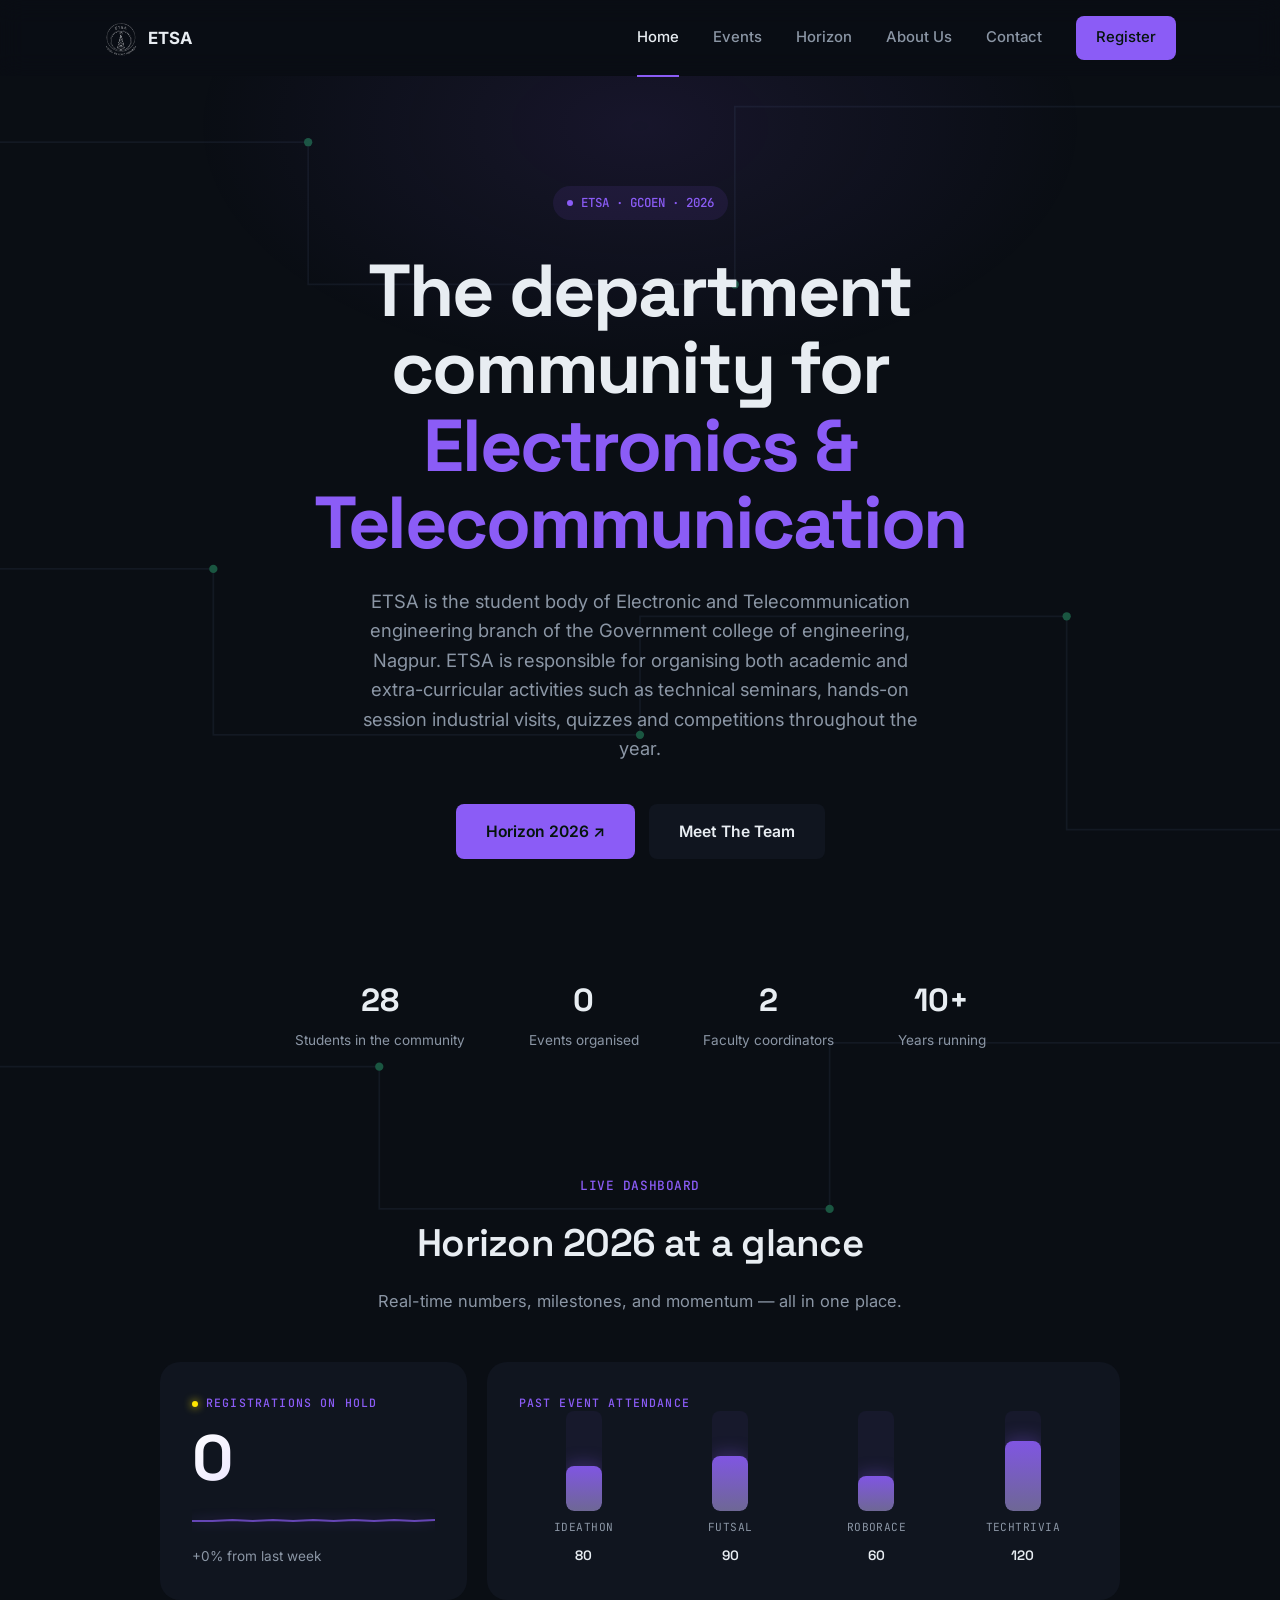
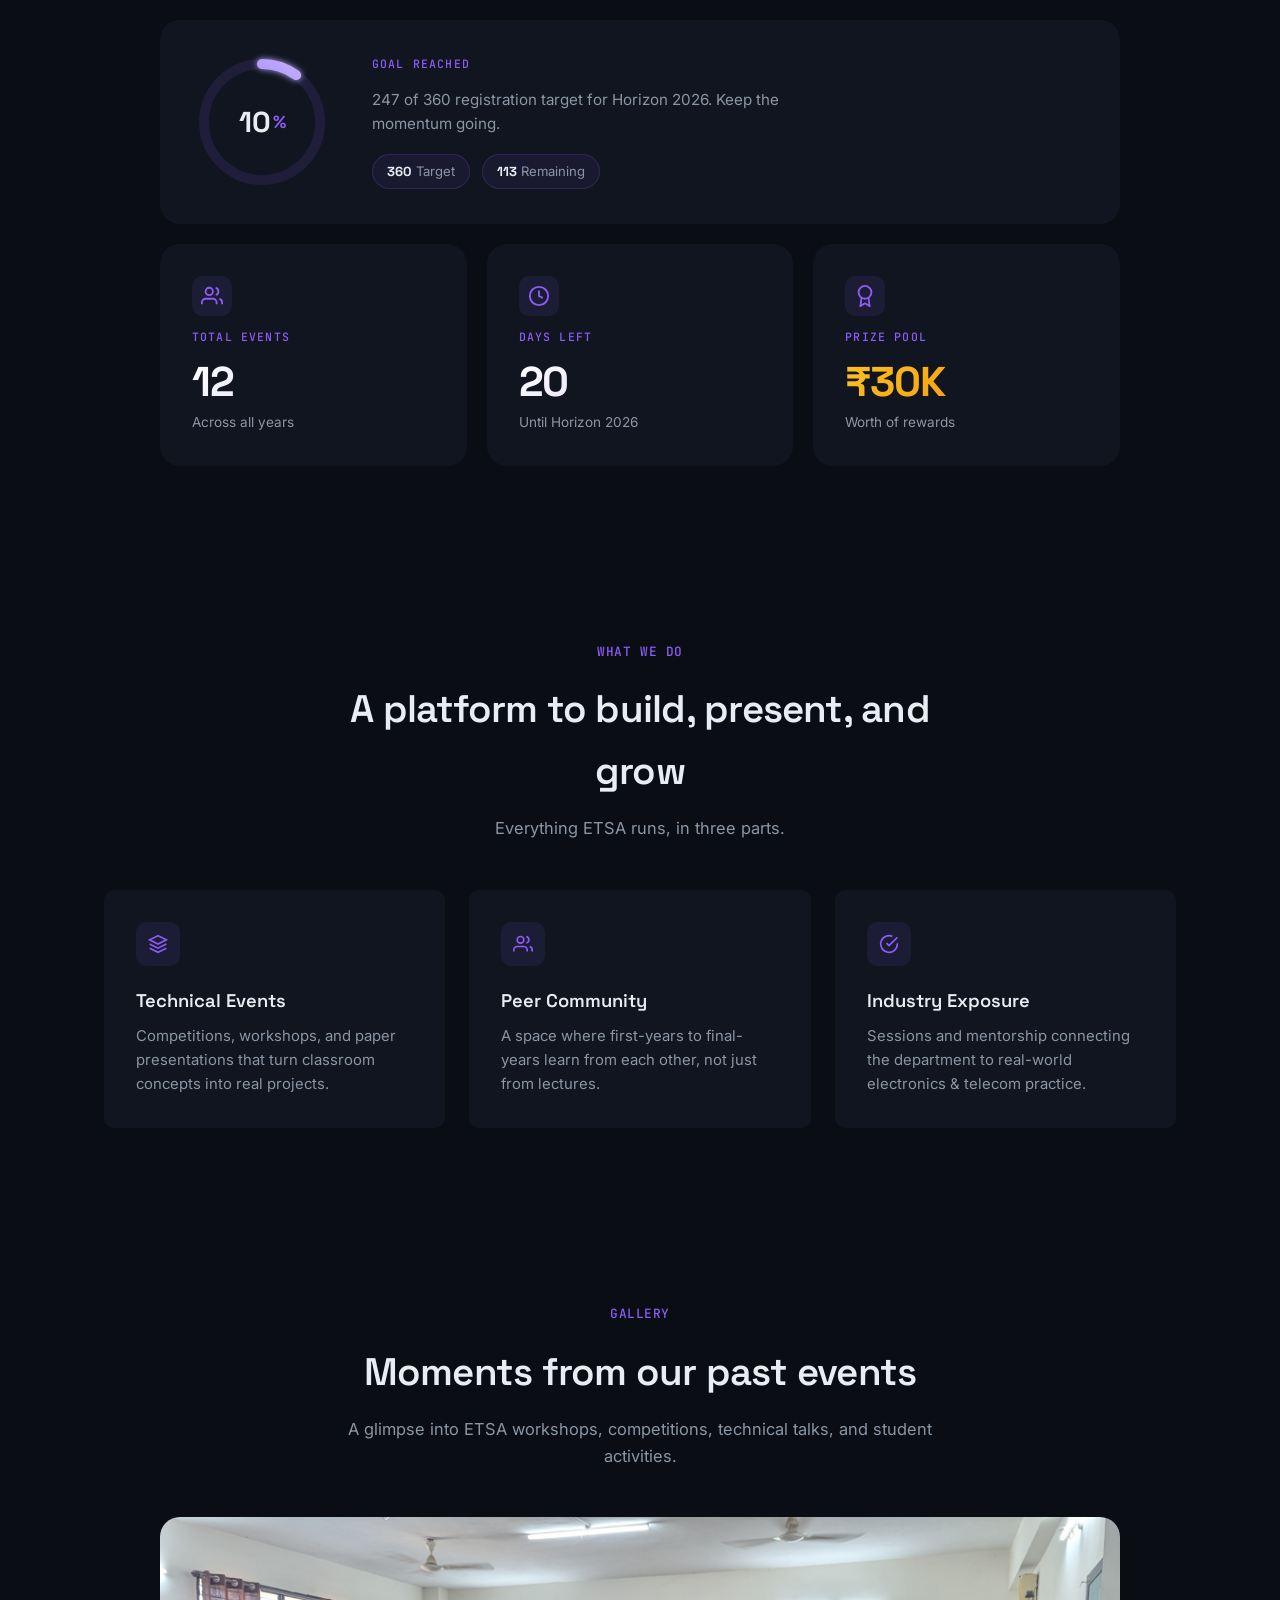
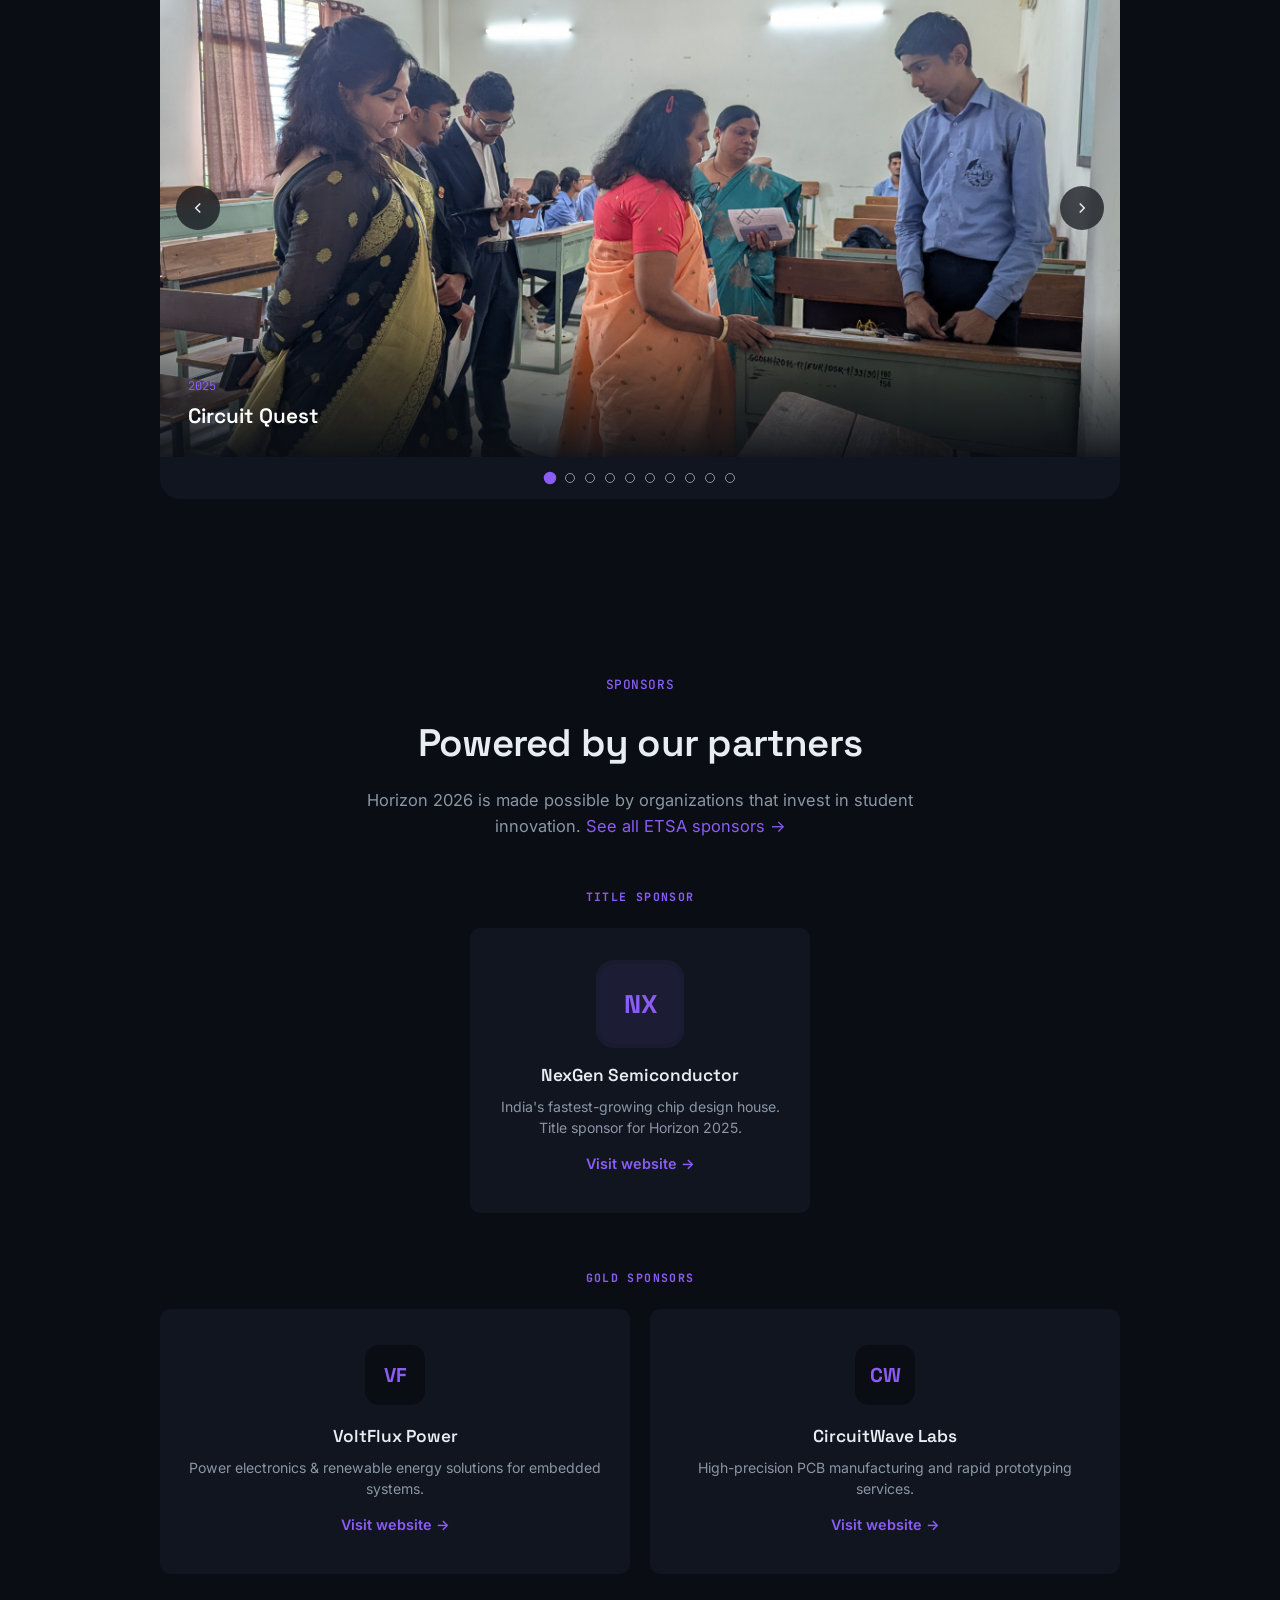
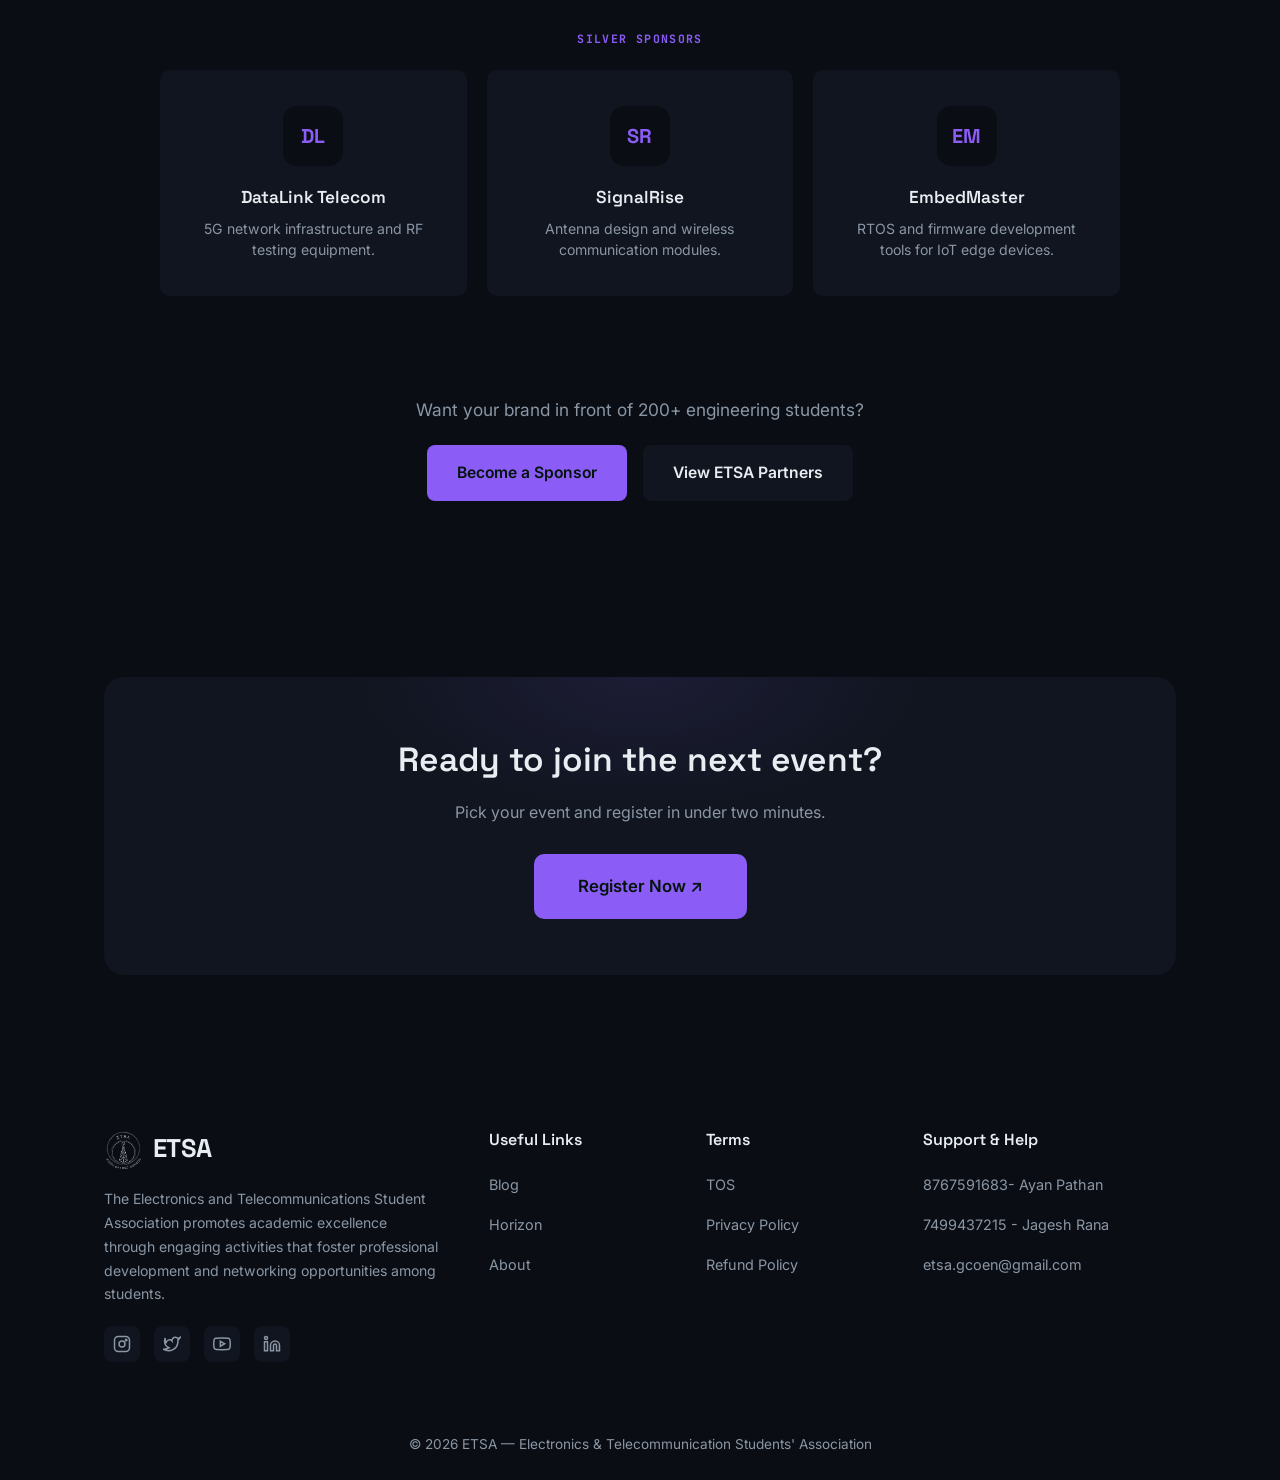
==== index.html @ 2bc464cd "index.html" ====
<!DOCTYPE html>
<html lang="en">
<head>
<meta charset="UTF-8">
<meta name="viewport" content="width=device-width, initial-scale=1.0">
<title>ETSA — Electronics &amp; Telecommunication Students' Association</title>
<link rel="icon" type="image/JPG" href="LOGO33.jpg">
<meta name="description" content="ETSA — Electronics & Telecommunication Students' Association. Events, workshops, register now.">
<link rel="preconnect" href="https://fonts.googleapis.com">
<link href="https://fonts.googleapis.com/css2?family=Space+Grotesk:wght@400;500;600;700&family=JetBrains+Mono:wght@400;500&family=Inter:wght@400;500;600;700&display=swap" rel="stylesheet">
<link rel="stylesheet" href="style.css">
<style>
  .hero{padding:110px 0 80px; text-align:center; position:relative; overflow:hidden;}
  .hero::before{
    content:''; position:absolute; top:-200px; left:50%; transform:translateX(-50%);
    width:900px; height:500px; border-radius:50%;
    background:radial-gradient(ellipse, var(--signal-tint) 0%, transparent 70%); z-index:0; pointer-events:none;
  }
  .hero-inner{position:relative; z-index:1;}
  .eyebrow{
    display:inline-flex; align-items:center; gap:8px; font-family:'JetBrains Mono',monospace;
    font-size:0.78rem; color:var(--signal-deep); background:var(--signal-tint);
    padding:7px 14px; border-radius:20px; margin-bottom:32px; font-weight:500;
  }
  .eyebrow::before{content:''; width:6px;height:6px;border-radius:50%;background:var(--signal); animation:pulse 1.8s infinite;}
  @keyframes pulse{0%,100%{opacity:1;}50%{opacity:0.25;}}
  .hero h1{
    font-family:'Space Grotesk',sans-serif; font-weight:700; letter-spacing:-0.03em;
    font-size:clamp(2.6rem, 6vw, 4.6rem); line-height:1.05; max-width:840px; margin:0 auto;
  }
  .hero h1 .accent{color:var(--signal-deep);}
  .hero p.sub{max-width:560px; margin:26px auto 0; color:var(--ink-dim); font-size:1.15rem;}
  .hero-actions{display:flex; gap:14px; justify-content:center; margin-top:40px; flex-wrap:wrap;}
  .preview-row{display:flex; justify-content:space-between; align-items:flex-end; margin-bottom:40px; flex-wrap:wrap; gap:16px;}
</style>
</head>
<body>
<svg class="traces" viewBox="0 0 1080 1400" preserveAspectRatio="none" xmlns="http://www.w3.org/2000/svg">
  <path d="M0 120 H260 V240 H620 V90 H1080" stroke="#1c2532" stroke-width="1.5" fill="none"/>
  <path d="M0 480 H180 V620 H540 V520 H900 V700 H1080" stroke="#1c2532" stroke-width="1.5" fill="none"/>
  <path d="M0 900 H320 V1020 H700 V880 H1080" stroke="#1c2532" stroke-width="1.5" fill="none"/>
  <circle cx="260" cy="120" r="3.5" fill="#2a9d6e"/>
  <circle cx="620" cy="240" r="3.5" fill="#2a9d6e"/>
  <circle cx="180" cy="480" r="3.5" fill="#2a9d6e"/>
  <circle cx="540" cy="620" r="3.5" fill="#2a9d6e"/>
  <circle cx="900" cy="520" r="3.5" fill="#2a9d6e"/>
  <circle cx="320" cy="900" r="3.5" fill="#2a9d6e"/>
  <circle cx="700" cy="1020" r="3.5" fill="#2a9d6e"/>
</svg>

<header>
  <nav class="wrap">
    
<!--LOGO PUT HERE-->
<div class="logo">
  <img src="ETSA-LOGO.png" alt="ETSA logo" class="logo-mark">
  <span>ETSA</span>
</div>
    
    <input type="checkbox" id="nav-check" class="nav-check">
    <label for="nav-check" class="nav-toggle" aria-label="Toggle menu">
      <span></span><span></span><span></span>
    </label>
    <div class="nav-links" id="nav-links">
      <a href="index.html" class="active">Home</a>
      <a href="events.html">Events</a>
      <a href="horizon.html">Horizon</a>
      <a href="about.html">About Us</a>
      <a href="contact.html">Contact</a>
      <a href="register.html" class="nav-cta">Register</a>
    </div>
    <label for="nav-check" class="nav-backdrop" aria-hidden="true"></label>
  </nav>
</header>

<section class="hero">
  <div class="wrap hero-inner">
    <span class="eyebrow"> ETSA · GCOEN · 2026</span>
    <h1>The department community for<br><span class="accent">Electronics &amp; Telecommunication</span></h1>
    <p class="sub">ETSA is the student body of Electronic and Telecommunication engineering branch of the Government college of engineering, Nagpur. ETSA is responsible for organising both academic and extra-curricular activities such as technical seminars, hands-on session industrial visits, quizzes and competitions throughout the year.</p>
    <div class="hero-actions">
      <a href="horizon.html" class="btn btn-primary">Horizon 2026 ↗</a>
      <a href="about.html" class="btn btn-ghost">Meet The Team</a>
    </div>
  </div>
</section>

<div class="stat-strip">
  <div class="stat-item"><div class="num">28</div><div class="lbl">Students in the community</div></div>
  <div class="stat-item"><div class="num">0</div><div class="lbl">Events organised</div></div>
  <div class="stat-item"><div class="num">2</div><div class="lbl">Faculty coordinators</div></div>
  <div class="stat-item"><div class="num">10+</div><div class="lbl">Years running</div></div>
</div>

<section id="bento-dashboard">
  <div class="wrap">
    <div class="section-head center">
      <span class="section-tag mono">LIVE DASHBOARD</span>
      <h2 class="section-title">Horizon 2026 at a glance</h2>
      <p class="lead">Real-time numbers, milestones, and momentum — all in one place.</p>
    </div>

    <div class="bento-grid">
      <!-- Top Left: Big Registration Number -->
      <div class="bento-tile bento-tile-large" id="tile-registrations">
        <div class="tile-glow"></div>
        <div class="tile-content">
          <span class="tile-label mono">Registrations on hold</span>
          <div class="tile-number" data-target="0"></div>
          <div class="tile-sparkline">
            <svg viewBox="0 0 120 30" preserveAspectRatio="none">
              <polyline points="0,15 10,15 20,14 30,15 40,14 50,15 60,14 70,15 80,14 90,15 100,14 110,15 120,14" 
                fill="none" stroke="var(--signal)" stroke-width="2" stroke-linecap="round" stroke-linejoin="round"
                style="filter: drop-shadow(0 0 6px rgba(139,92,246,0.6));"/>
            </svg>
          </div>
          <p class="tile-caption">+0% from last week</p>
        </div>
      </div>

      <!-- Top Right: Mini Bar Chart -->
      <div class="bento-tile bento-tile-chart" id="tile-chart">
        <div class="tile-glow"></div>
        <div class="tile-content">
          <span class="tile-label mono">Past Event Attendance</span>
          <div class="mini-bar-chart">
            <div class="bar-group">
              <div class="bar-track"><div class="bar-fill" data-height="45%"></div></div>
              <span class="bar-name">Ideathon</span>
              <span class="bar-val">80</span>
            </div>
            <div class="bar-group">
              <div class="bar-track"><div class="bar-fill" data-height="55%"></div></div>
              <span class="bar-name">Futsal</span>
              <span class="bar-val">90</span>
            </div>
            <div class="bar-group">
              <div class="bar-track"><div class="bar-fill" data-height="35%"></div></div>
              <span class="bar-name">ROBORACE</span>
              <span class="bar-val">60</span>
            </div>
            <div class="bar-group">
              <div class="bar-track"><div class="bar-fill" data-height="70%"></div></div>
              <span class="bar-name">TECHTRIVIA</span>
              <span class="bar-val">120</span>
            </div>
          </div>
        </div>
      </div>

      <!--Progress Ring -->
      <div class="bento-tile bento-tile-wide" id="tile-progress">
        <div class="tile-glow"></div>
        <div class="tile-content progress-layout">
          <div class="progress-ring-wrap">
            <svg class="progress-ring" viewBox="0 0 140 140">
              <defs>
                <linearGradient id="ringGrad" x1="0%" y1="0%" x2="100%" y2="100%">
                  <stop offset="0%" stop-color="#8b5cf6"/>
                  <stop offset="100%" stop-color="#c4b5fd"/>
                </linearGradient>
                <filter id="ringGlow">
                  <feGaussianBlur stdDeviation="3" result="blur"/>
                  <feMerge><feMergeNode in="blur"/><feMergeNode in="SourceGraphic"/></feMerge>
                </filter>
              </defs>
              <circle class="progress-track" cx="70" cy="70" r="58"/>
              <circle class="progress-fill" cx="70" cy="70" r="58" stroke="url(#ringGrad)" 
                stroke-dasharray="364.4" stroke-dashoffset="364.4" filter="url(#ringGlow)"/>
            </svg>
            <div class="progress-text">
              <span class="progress-percent" data-target="10">0</span><span class="progress-sym">%</span>
            </div>
          </div>
          <div class="progress-info">
            <span class="tile-label mono">Goal Reached</span>
            <p class="progress-desc">247 of 360 registration target for Horizon 2026. Keep the momentum going.</p>
            <div class="progress-meta">
              <span class="meta-pill"><strong>360</strong> Target</span>
              <span class="meta-pill"><strong>113</strong> Remaining</span>
            </div>
          </div>
        </div>
      </div>

      <!-- Bottom Row: 3 Small Tiles -->
      <div class="bento-tile bento-tile-small" id="tile-teams">
        <div class="tile-glow"></div>
        <div class="tile-content">
          <div class="small-icon">
            <svg width="22" height="22" viewBox="0 0 24 24" fill="none" stroke="currentColor" stroke-width="2">
              <path d="M17 21v-2a4 4 0 0 0-4-4H5a4 4 0 0 0-4 4v2"/><circle cx="9" cy="7" r="4"/>
              <path d="M23 21v-2a4 4 0 0 0-3-3.87M16 3.13a4 4 0 0 1 0 7.75"/>
            </svg>
          </div>
          <span class="tile-label mono">TOTAL EVENTS </span>
          <div class="tile-number small" data-target="12">0</div>
          <p class="tile-caption">Across all years</p>
        </div>
      </div>

      <div class="bento-tile bento-tile-small" id="tile-days">
        <div class="tile-glow"></div>
        <div class="tile-content">
          <div class="small-icon">
            <svg width="22" height="22" viewBox="0 0 24 24" fill="none" stroke="currentColor" stroke-width="2">
              <circle cx="12" cy="12" r="10"/><polyline points="12 6 12 12 16 14"/>
            </svg>
          </div>
          <span class="tile-label mono">Days Left</span>
          <div class="tile-number small" data-target="20">0</div>
          <p class="tile-caption">Until Horizon 2026</p>
        </div>
      </div>

      <div class="bento-tile bento-tile-small" id="tile-prizes">
        <div class="tile-glow"></div>
        <div class="tile-content">
          <div class="small-icon">
            <svg width="22" height="22" viewBox="0 0 24 24" fill="none" stroke="currentColor" stroke-width="2">
              <circle cx="12" cy="8" r="7"/><polyline points="8.21 13.89 7 23 12 20 17 23 15.79 13.88"/>
            </svg>
          </div>
          <span class="tile-label mono">Prize Pool</span>
          <div class="tile-number small prize-text" data-target="30" data-prefix="₹" data-suffix="K">₹0K</div>
          <p class="tile-caption">Worth of rewards</p>
        </div>
      </div>
    </div>
  </div>
</section>

<script>
(function(){
  // Animate numbers counting up
  function animateNumber(el, duration){
    const target = parseInt(el.dataset.target, 10);
    const prefix = el.dataset.prefix || '';
    const suffix = el.dataset.suffix || '';
    const start = performance.now();
    function tick(now){
      const p = Math.min((now - start) / duration, 1);
      const eased = 1 - Math.pow(1 - p, 4); // easeOutQuart
      const current = Math.round(eased * target);
      el.textContent = prefix + current + suffix;
      if(p < 1) requestAnimationFrame(tick);
    }
    requestAnimationFrame(tick);
  }

  // Intersection Observer to trigger animations when scrolled into view
  const observer = new IntersectionObserver((entries) => {
    entries.forEach(entry => {
      if(entry.isIntersecting){
        const tile = entry.target;
        tile.classList.add('tile-visible');

        // Animate numbers
        tile.querySelectorAll('.tile-number[data-target]').forEach(el => {
          if(!el.classList.contains('animated')){
            el.classList.add('animated');
            animateNumber(el, 1800);
          }
        });

        // Animate bar chart
        tile.querySelectorAll('.bar-fill').forEach(bar => {
          bar.style.height = bar.dataset.height;
        });

        //MOST IMPORTANT FOR CHANGING RING PROGRESS
        // Animate progress ring
        const ring = tile.querySelector('.progress-fill');
        if(ring && !ring.classList.contains('animated')){
          ring.classList.add('animated');
          // 68% of 364.4 circumference = ~116.6 offset
          const circumference = 2 * Math.PI * 58; // ~364.4
          const offset = circumference - (0.10 * circumference);
          ring.style.strokeDashoffset = offset;

          // Animate percentage text
          const pctEl = tile.querySelector('.progress-percent');
          if(pctEl && !pctEl.classList.contains('animated')){
            pctEl.classList.add('animated');
            animateNumber(pctEl, 2000);
          }
        }
      }
    });
  }, { threshold: 0.2 });

  document.querySelectorAll('.bento-tile').forEach(tile => observer.observe(tile));
})();
</script>

<section>
  <div class="wrap">
    <div class="section-head center">
      <span class="section-tag mono">WHAT WE DO</span>
      <h2 class="section-title">A platform to build, present, and grow</h2>
      <p class="lead">Everything ETSA runs, in three parts.</p>
    </div>
    <div class="feature-grid">
      <div class="feature-card">
        <div class="icon"><svg width="20" height="20" viewBox="0 0 24 24" fill="none" stroke="currentColor" stroke-width="2"><path d="M12 2L2 7l10 5 10-5-10-5z"/><path d="M2 17l10 5 10-5M2 12l10 5 10-5"/></svg></div>
        <h3>Technical Events</h3>
        <p>Competitions, workshops, and paper presentations that turn classroom concepts into real projects.</p>
      </div>
      <div class="feature-card">
        <div class="icon"><svg width="20" height="20" viewBox="0 0 24 24" fill="none" stroke="currentColor" stroke-width="2"><path d="M17 21v-2a4 4 0 0 0-4-4H5a4 4 0 0 0-4 4v2"/><circle cx="9" cy="7" r="4"/><path d="M23 21v-2a4 4 0 0 0-3-3.87M16 3.13a4 4 0 0 1 0 7.75"/></svg></div>
        <h3>Peer Community</h3>
        <p>A space where first-years to final-years learn from each other, not just from lectures.</p>
      </div>
      <div class="feature-card">
        <div class="icon"><svg width="20" height="20" viewBox="0 0 24 24" fill="none" stroke="currentColor" stroke-width="2"><path d="M22 11.08V12a10 10 0 1 1-5.93-9.14"/><path d="M22 4L12 14.01l-3-3"/></svg></div>
        <h3>Industry Exposure</h3>
        <p>Sessions and mentorship connecting the department to real-world electronics &amp; telecom practice.</p>
      </div>
    </div>
  </div>
</section>
  
<!--past events gallery-->
  <section id="gallery">
    <div class="wrap">
      <div class="section-head center">
        <span class="section-tag mono">GALLERY</span>
        <h2 class="section-title">Moments from our past events</h2>
        <p class="lead">A glimpse into ETSA workshops, competitions, technical talks, and student activities.</p>
      </div>

      <div class="slideshow" id="slideshow" role="region" aria-roledescription="carousel"
        aria-label="Photos from past ETSA events">
        <div class="ss-slides" aria-live="off">

          <figure class="ss-slide is-active" role="group" aria-roledescription="slide" aria-label="1 of 4">
            <img src="GALLERY/CQ 1.jpg" alt="Students presenting their project ideas on stage at Ideathon 2025">
            <figcaption><span class="ss-meta">2025</span><strong>Circuit Quest</strong></figcaption>
          </figure>

          <figure class="ss-slide" role="group" aria-roledescription="slide" aria-label="2 of 4" aria-hidden="true">
            <img src="GALLERY/CQ2..jpg" alt="Participants designing a PCB during the Ki-CAD workshop" loading="lazy">
            <figcaption><span class="ss-meta">2025</span><strong>Circuit Quest</strong></figcaption>
          </figure>

          <figure class="ss-slide" role="group" aria-roledescription="slide" aria-label="3 of 4" aria-hidden="true">
            <img src="GALLERY/CQ3.jpg" alt="Teams racing their robots on the track at ROBORACE" loading="lazy">
            <figcaption><span class="ss-meta">2025</span><strong>Circuit Quest</strong></figcaption>
          </figure>

          <figure class="ss-slide" role="group" aria-roledescription="slide" aria-label="4 of 4" aria-hidden="true">
            <img src="GALLERY/CQ4...jpg" alt="Students answering questions during Tech Trivia" loading="lazy">
            <figcaption><span class="ss-meta">2025</span><strong>Circuit Quest</strong></figcaption>
          </figure>
          <figure class="ss-slide" role="group" aria-roledescription="slide" aria-label="4 of 4" aria-hidden="true">
            <img src="GALLERY/CQ4.jpg" alt="Students answering questions during Tech Trivia" loading="lazy">
            <figcaption><span class="ss-meta">2025</span><strong>Circuit Quest</strong></figcaption>
          </figure>
          <figure class="ss-slide" role="group" aria-roledescription="slide" aria-label="4 of 4" aria-hidden="true">
            <img src="GALLERY/PIC1.jpg" alt="Students answering questions during Tech Trivia" loading="lazy">
            <figcaption><span class="ss-meta">2022</span><strong>PCB WORKSHOP</strong></figcaption>
          </figure>
          <figure class="ss-slide" role="group" aria-roledescription="slide" aria-label="4 of 4" aria-hidden="true">
            <img src="GALLERY/PIC 2.jpg" alt="Students answering questions during Tech Trivia" loading="lazy">
            <figcaption><span class="ss-meta">2022</span><strong>PCB WORKSHOP</strong></figcaption>
          </figure>
          <figure class="ss-slide" role="group" aria-roledescription="slide" aria-label="4 of 4" aria-hidden="true">
            <img src="GALLERY/PIC3.jpg" alt="Students answering questions during Tech Trivia" loading="lazy">
            <figcaption><span class="ss-meta">2022</span><strong>PCB WORKSHOP</strong></figcaption>
          </figure>
          <figure class="ss-slide" role="group" aria-roledescription="slide" aria-label="4 of 4" aria-hidden="true">
            <img src="GALLERY/PIC 4..jpg" alt="Students answering questions during Tech Trivia" loading="lazy">
            <figcaption><span class="ss-meta">2022</span><strong>PCB WORKSHOP</strong></figcaption>
          </figure>
          <figure class="ss-slide" role="group" aria-roledescription="slide" aria-label="4 of 4" aria-hidden="true">
            <img src="GALLERY/PIC 5.jpg" alt="Students answering questions during Tech Trivia" loading="lazy">
            <figcaption><span class="ss-meta">2022</span><strong>PCB WORKSHOP</strong></figcaption>
          </figure>
        </div>

        <button type="button" class="ss-btn ss-prev" aria-label="Previous photo">
          <svg width="18" height="18" viewBox="0 0 24 24" fill="none" stroke="currentColor" stroke-width="2"
            aria-hidden="true">
            <path d="M15 18l-6-6 6-6" />
          </svg>
        </button>
        <button type="button" class="ss-btn ss-next" aria-label="Next photo">
          <svg width="18" height="18" viewBox="0 0 24 24" fill="none" stroke="currentColor" stroke-width="2"
            aria-hidden="true">
            <path d="M9 18l6-6-6-6" />
          </svg>
        </button>

        <div class="ss-bar">
          <div class="ss-dots"></div>
        </div>
      </div>
  </section>
  
  <!--upto this the different section of this -->
<section>
  <div class="wrap">
    <div class="section-head center">
      <span class="section-tag mono">SPONSORS</span>
      <h2 class="section-title">Powered by our partners</h2>
      <p class="lead">Horizon 2026 is made possible by organizations that invest in student innovation. <a href="index.html#sponsors" style="color:var(--signal-deep);">See all ETSA sponsors →</a></p>
    </div>
    <div class="sponsor-grid">
      <div class="sponsor-tier">
        <h3 class="tier-label mono">Title Sponsor</h3>
        <div class="sponsor-card title">
          <div class="sponsor-logo">NX</div>
          <h4>NexGen Semiconductor</h4>
          <p>India's fastest-growing chip design house. Title sponsor for Horizon 2025.</p>
          <a class="link" href="#" target="_blank" rel="noopener">Visit website →</a>
        </div>
      </div>
      <div class="sponsor-tier">
        <h3 class="tier-label mono">Gold Sponsors</h3>
        <div class="sponsor-row">
          <div class="sponsor-card">
            <div class="sponsor-logo">VF</div>
            <h4>VoltFlux Power</h4>
            <p>Power electronics &amp; renewable energy solutions for embedded systems.</p>
            <a class="link" href="#" target="_blank" rel="noopener">Visit website →</a>
          </div>
          <div class="sponsor-card">
            <div class="sponsor-logo">CW</div>
            <h4>CircuitWave Labs</h4>
            <p>High-precision PCB manufacturing and rapid prototyping services.</p>
            <a class="link" href="#" target="_blank" rel="noopener">Visit website →</a>
          </div>
        </div>
      </div>
      <div class="sponsor-tier">
        <h3 class="tier-label mono">Silver Sponsors</h3>
        <div class="sponsor-row">
          <div class="sponsor-card">
            <div class="sponsor-logo">DL</div>
            <h4>DataLink Telecom</h4>
            <p>5G network infrastructure and RF testing equipment.</p>
          </div>
          <div class="sponsor-card">
            <div class="sponsor-logo">SR</div>
            <h4>SignalRise</h4>
            <p>Antenna design and wireless communication modules.</p>
          </div>
          <div class="sponsor-card">
            <div class="sponsor-logo">EM</div>
            <h4>EmbedMaster</h4>
            <p>RTOS and firmware development tools for IoT edge devices.</p>
          </div>
        </div>
      </div>
    </div>
    <div class="sponsor-cta">
      <p>Want your brand in front of 200+ engineering students?</p>
      <a href="https://www.instagram.com/etsa.gcoen/" class="btn btn-primary">Become a Sponsor</a>
      <a href="index.html#sponsors" class="btn btn-ghost">View ETSA Partners</a>
    </div>
  </div>
</section>


<section>
  
  <div class="wrap">
    <div class="cta-band">
      <h2>Ready to join the next event?</h2>
      <p>Pick your event and register in under two minutes.</p>
      <a href="register.html" class="btn btn-primary btn-big">Register Now ↗</a>
    </div>
  </div>
</section>

<!--FOOTER -->
<footer>
  <div class="wrap footer-grid">
    <div class="footer-brand">
      <div class="footer-logo-row">
        <img src="ETSA-LOGO.png" alt="ETSA logo" class="footer-logo-mark">
        <div class="footer-logo-text">ETSA</div>
      </div>
      <p>The Electronics and Telecommunications Student Association promotes academic excellence through engaging activities that foster professional development and networking opportunities among students.</p>
      <div class="footer-socials">
        <a href="https://www.instagram.com/etsa.gcoen/" aria-label="Instagram" target="_blank" rel="noopener">
          <svg width="18" height="18" viewBox="0 0 24 24" fill="none" stroke="currentColor" stroke-width="2"><rect x="2" y="2" width="20" height="20" rx="5"/><circle cx="12" cy="12" r="4"/><circle cx="17.5" cy="6.5" r="1"/></svg>
        </a>
        <a href="#" aria-label="Twitter">
          <svg width="18" height="18" viewBox="0 0 24 24" fill="none" stroke="currentColor" stroke-width="2"><path d="M23 3a10.9 10.9 0 0 1-3.14 1.53A4.48 4.48 0 0 0 12 8a4.48 4.48 0 0 0-7.86 3.14A12.94 12.94 0 0 1 3 4s-4 9 5 13a13.64 13.64 0 0 1-8 2c9 5 20 0 20-11.5a4.5 4.5 0 0 0-.08-.83A7.72 7.72 0 0 0 23 3z"/></svg>
        </a>
        <a href="#" aria-label="YouTube">
          <svg width="18" height="18" viewBox="0 0 24 24" fill="none" stroke="currentColor" stroke-width="2"><path d="M22.54 6.42a2.78 2.78 0 0 0-1.94-2C18.88 4 12 4 12 4s-6.88 0-8.6.46a2.78 2.78 0 0 0-1.94 2A29 29 0 0 0 1 11.75a29 29 0 0 0 .46 5.33A2.78 2.78 0 0 0 3.4 19.1C5.12 19.56 12 19.56 12 19.56s6.88 0 8.6-.46a2.78 2.78 0 0 0 1.94-2A29 29 0 0 0 23 11.75a29 29 0 0 0-.46-5.33z"/><polygon points="9.75 15.02 15.5 11.75 9.75 8.48 9.75 15.02"/></svg>
        </a>
        <a href="https://www.linkedin.com/in/etsa-gcoen-025bbb23a/" aria-label="LinkedIn" target="_blank" rel="noopener">
          <svg width="18" height="18" viewBox="0 0 24 24" fill="none" stroke="currentColor" stroke-width="2"><path d="M16 8a6 6 0 0 1 6 6v7h-4v-7a2 2 0 0 0-4 0v7h-4v-7a6 6 0 0 1 6-6z"/><rect x="2" y="9" width="4" height="12"/><circle cx="4" cy="4" r="2"/></svg>
        </a>
      </div>
    </div>
    <div class="footer-col">
      <h4>Useful Links</h4>
      <ul>
        <li><a href="#">Blog</a></li>
        <li><a href="horizon.html">Horizon</a></li>
        <li><a href="about.html">About</a></li>
      </ul>
    </div>
    <div class="footer-col">
      <h4>Terms</h4>
      <ul>
        <li><a href="#">TOS</a></li>
        <li><a href="#">Privacy Policy</a></li>
        <li><a href="#">Refund Policy</a></li>
      </ul>
    </div>
    <div class="footer-col">
      <h4>Support &amp; Help</h4>
      <ul>
       <li><a href="tel:8767591683">8767591683- Ayan Pathan</a></li>
        <li><a href="tel:7499437215">7499437215 - Jagesh Rana</a></li>
        <li><a href="mailto:etsa.gcoen@gmail.com">etsa.gcoen@gmail.com</a></li>
      </ul>
    </div>
  </div>
  <div class="wrap footer-bottom">
    <div class="footer-note">© 2026 ETSA — Electronics &amp; Telecommunication Students' Association</div>
  </div>
</footer>


<script>
  //  how many hours the hackathon runs
  var HACKATHON_DURATION_HOURS = 8 ;

  // HOW THIS WORKS:
  // - If the page URL has ?start=169999999999 in it, the timer reads
  //   that exact moment as the real start time (this is what happens
  //   for participants who open the link the organizer shares).
  // - If there's NO ?start= in the URL, a "Start Hackathon Now" button
  //   is shown. The organizer clicks it the moment the event begins.
  //   This creates a special link (with ?start= added) that they then
  //   copy and share with everyone so all timers match exactly.
 

  var HACKATHON_START = null;
  var HACKATHON_END = null;
  var timerIntervalHandle = null;

  function pad(n){ return String(n).padStart(2, '0'); }

  function beginTimerFrom(startTimestamp){
    HACKATHON_START = new Date(startTimestamp);
    HACKATHON_END = new Date(HACKATHON_START.getTime() + HACKATHON_DURATION_HOURS * 60 * 60 * 1000);
    updateHackathonTimer();
    if(timerIntervalHandle) clearInterval(timerIntervalHandle);
    timerIntervalHandle = setInterval(updateHackathonTimer, 1000);
  }

  function updateHackathonTimer(){
    var now = new Date();
    var statusBadge = document.getElementById('timer-status-badge');
    var contextLabel = document.getElementById('timer-context-label');
    var progressWrap = document.getElementById('timer-progress-wrap');
    var progressFill = document.getElementById('timer-progress-fill');
    var progressPct = document.getElementById('timer-progress-pct');
    var display = document.getElementById('timer-display');
    if(!statusBadge || !HACKATHON_START) return;

    var remaining;

    if(now < HACKATHON_START){
      statusBadge.textContent = 'STARTS SOON';
      contextLabel.textContent = 'Time until the hackathon begins';
      progressWrap.style.display = 'none';
      remaining = HACKATHON_START - now;
    } else if(now >= HACKATHON_START && now < HACKATHON_END){
      statusBadge.textContent = 'LIVE NOW';
      contextLabel.textContent = 'Time remaining in the hackathon';
      progressWrap.style.display = 'block';
      remaining = HACKATHON_END - now;

      var totalDuration = HACKATHON_END - HACKATHON_START;
      var elapsed = now - HACKATHON_START;
      var pct = Math.min(100, Math.max(0, (elapsed / totalDuration) * 100));
      progressFill.style.width = pct.toFixed(1) + '%';
      progressPct.textContent = Math.round(pct) + '% complete';
    } else {
      statusBadge.textContent = 'ENDED';
      display.innerHTML = '<div class="timer-ended">Hackathon has ended — thanks for participating!</div>';
      contextLabel.textContent = 'See you at the next one';
      progressWrap.style.display = 'block';
      progressFill.style.width = '100%';
      progressPct.textContent = '100% complete';
      clearInterval(timerIntervalHandle);
      return;
    }

    var totalSeconds = Math.floor(remaining / 1000);
    var hh = Math.floor(totalSeconds / 3600);
    var mm = Math.floor((totalSeconds % 3600) / 60);
    var ss = totalSeconds % 60;

    var hhEl = document.getElementById('tm-hh');
    var mmEl = document.getElementById('tm-mm');
    var ssEl = document.getElementById('tm-ss');
    if(hhEl){ hhEl.textContent = pad(hh); }
    if(mmEl){ mmEl.textContent = pad(mm); }
    if(ssEl){ ssEl.textContent = pad(ss); }
  }

  // ---- Check the URL for an existing start time ----
  var urlParams = new URLSearchParams(window.location.search);
  var startParam = urlParams.get('start');

  if(startParam){
    // This visitor opened a link that already has the start time in it
    document.getElementById('organizer-controls').style.display = 'none';
    beginTimerFrom(parseInt(startParam, 10));
  } else {
    // No start time yet — show the organizer's "Start" button
    document.getElementById('start-hackathon-btn').addEventListener('click', function(){
      var nowTimestamp = Date.now();

      // Build a shareable link with ?start= added
      var shareUrl = window.location.origin + window.location.pathname + '?start=' + nowTimestamp;

      // Update this browser's own address bar too (optional, doesn't reload the page)
      window.history.replaceState({}, '', shareUrl);

      // Show link to the organizer can copy it
      document.getElementById('start-hackathon-btn').style.display = 'none';
      document.getElementById('share-url-box').style.display = 'block';
      document.getElementById('share-url-input').value = shareUrl;

      beginTimerFrom(nowTimestamp);
    });

    document.getElementById('copy-url-btn').addEventListener('click', function(){
      var input = document.getElementById('share-url-input');
      input.select();
      navigator.clipboard.writeText(input.value).then(function(){
        var btn = document.getElementById('copy-url-btn');
        var original = btn.textContent;
        btn.textContent = 'Copied ✓';
        setTimeout(function(){ btn.textContent = original; }, 1500);
      });
    });
  }
</script>
  
<!-- THE JS FILE SCRIPT FOR THE SLIDE SHOW -->
  <script>
    (function () {
      var root = document.getElementById('slideshow');
      if (!root) return;

      var INTERVAL = 2500; // milliseconds 2.5 seconds

      var slides = Array.prototype.slice.call(root.querySelectorAll('.ss-slide'));
      var dotsWrap = root.querySelector('.ss-dots');
      var prevBtn = root.querySelector('.ss-prev');
      var nextBtn = root.querySelector('.ss-next');

      var current = 0;
      var timer = null;
      var inView = false;

      // One dot per photo
      var dots = slides.map(function (_, i) {
        var d = document.createElement('button');
        d.type = 'button';
        d.className = 'ss-dot';
        d.setAttribute('aria-label', 'Go to photo ' + (i + 1));
        d.addEventListener('click', function () { goTo(i); restart(); });
        dotsWrap.appendChild(d);
        return d;
      });

      function goTo(n) {
        current = (n + slides.length) % slides.length;
        slides.forEach(function (s, i) {
          var active = i === current;
          s.classList.toggle('is-active', active);
          s.setAttribute('aria-hidden', active ? 'false' : 'true');
        });
        dots.forEach(function (d, i) {
          if (i === current) d.setAttribute('aria-current', 'true');
          else d.removeAttribute('aria-current');
        });
      }

      function start() {
        if (timer) return;
        timer = setInterval(function () { goTo(current + 1); }, INTERVAL);
      }

      function stop() {
        clearInterval(timer);
        timer = null;
      }

      // After someone clicks an arrow or dot, restart the timer
      function restart() {
        stop();
        if (inView) start();
      }

      prevBtn.addEventListener('click', function () { goTo(current - 1); restart(); });
      nextBtn.addEventListener('click', function () { goTo(current + 1); restart(); });

      root.addEventListener('keydown', function (e) {
        if (e.key === 'ArrowLeft') { goTo(current - 1); restart(); }
        if (e.key === 'ArrowRight') { goTo(current + 1); restart(); }
      });

      // Swipe on phones
      var startX = null;
      root.addEventListener('touchstart', function (e) { startX = e.touches[0].clientX; }, { passive: true });
      root.addEventListener('touchend', function (e) {
        if (startX === null) return;
        var dx = e.changedTouches[0].clientX - startX;
        if (Math.abs(dx) > 40) { goTo(current + (dx < 0 ? 1 : -1)); restart(); }
        startX = null;
      });

      goTo(0);

      // Start moving automatically as soon as the gallery is visible on screen,
      // and stop when the person scrolls away
      if ('IntersectionObserver' in window) {
        new IntersectionObserver(function (entries) {
          inView = entries[0].isIntersecting;
          if (inView) start(); else stop();
        }, { threshold: 0.25 }).observe(root);
      } else {
        inView = true;
        start();
      }
    })();
  </script>

</body>
</html>
---- style.css ----
:root{
  --bg: #0a0e14;
  --bg-soft: #10151f;
  --ink: #e8edf2;
  --ink-dim: #8b96a5;.com
  --line: #1c2532;
  --signal: #8b5cf6;
  --signal-deep: #8b5cf6;
  --signal-tint: rgba(139,92,246,0.1);
  --copper: #eb98c8;
  --panel-ink: #ffffff;
  --radius: 10px;
}

*{
  margin:0;
  padding:0;
  box-sizing:border-box;
}

html{
  scroll-behavior:smooth;
}

body{
  background:var(--bg);
  color:var(--ink);
  font-family:'Inter',sans-serif;
  line-height:1.6;
  -webkit-font-smoothing:antialiased;
}

.traces{
  position:fixed;
  inset:0;
  z-index:-1;
  pointer-events:none;
  opacity:0.5;
}

.mono{
  font-family:'JetBrains Mono',monospace;
}

a{
  color:inherit;
  text-decoration:none;
}

.wrap{
  max-width:1120px;
  margin:0 auto;
  padding:0 24px;
}

::selection{
  background:var(--signal-tint);
  color:var(--signal-deep);
}


/* =========================================================
   NAVIGATION
   ========================================================= */

header{
  position:sticky;
  top:0;
  z-index:50;
  background:rgba(10,14,20,0.85);
  backdrop-filter:blur(12px);
  border-bottom:1px solid var(--line);
}

nav.wrap{
  display:flex;
  align-items:center;
  justify-content:space-between;
  height:76px;
  position:relative;
}

.logo{
  display:flex;
  align-items:center;
  gap:10px;
  font-weight:700;
  font-size:1.05rem;
}

.logo-mark{
  height:38px;
  width:auto;
  flex-shrink:0;
  object-fit:contain;
}

.nav-links{
  display:flex;
  gap:34px;
  align-items:center;
}

.nav-links a{
  color:var(--ink-dim);
  font-size:0.93rem;
  font-weight:500;
  transition:color .2s;
  position:relative;
}

.nav-links a:hover{
  color:var(--ink);
}

.nav-links a.active{
  color:var(--ink);
}

.nav-links a.active::after{
  content:'';
  position:absolute;
  left:0;
  right:0;
  bottom:-27px;
  height:2px;
  background:var(--signal);
}

.nav-cta{
  background:var(--signal);
  color:#04140c !important;
  padding:10px 20px;
  border-radius:8px;
  font-weight:600;
  font-size:0.88rem;
  transition:background .2s, transform .15s;
}

.nav-cta:hover{
  background:var(--copper);
  transform:translateY(-1px);
}

/* Hamburger toggle — pure CSS via hidden checkbox + label (no JavaScript) */
.nav-check{
  position:absolute;
  width:0;
  height:0;
  margin:0;
  padding:0;
  border:none;
  opacity:0;
  pointer-events:none;
}

.nav-toggle{
  display:none;
  flex-direction:column;
  justify-content:center;
  align-items:center;
  gap:5px;
  width:40px;
  height:40px;
  padding:0;
  background:transparent;
  border:1px solid var(--line);
  border-radius:8px;
  cursor:pointer;
  flex-shrink:0;
}

.nav-toggle span{
  display:block;
  width:20px;
  height:2px;
  background:var(--ink);
  border-radius:2px;
  transition:transform .3s cubic-bezier(.4,0,.2,1), opacity .2s ease;
}

.nav-check:checked ~ .nav-toggle span:nth-child(1){
  transform:translateY(7px) rotate(45deg);
}

.nav-check:checked ~ .nav-toggle span:nth-child(2){
  opacity:0;
}

.nav-check:checked ~ .nav-toggle span:nth-child(3){
  transform:translateY(-7px) rotate(-45deg);
}

/* Visible focus ring for keyboard users tabbing to the hidden checkbox */
.nav-check:focus-visible ~ .nav-toggle{
  outline:2px solid var(--signal);
  outline-offset:2px;
}

/* Full-page tap-to-close overlay behind the open mobile menu */
.nav-backdrop{
  display:none;
}


/* =========================================================
   PAGE HERO
   ========================================================= */

.page-hero{
  padding:72px 0 56px;
  border-bottom:1px solid var(--line);
}

.section-tag{
  font-family:'JetBrains Mono',monospace;
  color:var(--signal-deep);
  font-size:0.8rem;
  font-weight:500;
  letter-spacing:0.04em;
  display:block;
  margin-bottom:16px;
}

h1.page-title{
  font-family:'Space Grotesk',sans-serif;
  font-weight:700;
  letter-spacing:-0.02em;
  font-size:clamp(2.1rem,5vw,3.2rem);
}

.page-hero p.sub{
  color:var(--ink-dim);
  font-size:1.08rem;
  max-width:560px;
  margin-top:16px;
}


/* =========================================================
   SECTIONS
   ========================================================= */

section{
  padding:88px 0;
}

.section-head{
  max-width:620px;
  margin:0 auto 48px;
}

.section-head.center{
  text-align:center;
}

h2.section-title{
  font-family:'Space Grotesk',sans-serif;
  font-weight:600;
  font-size:clamp(1.8rem,4vw,2.4rem);
  letter-spacing:-0.02em;
  margin-bottom:14px;
}

.lead{
  color:var(--ink-dim);
  font-size:1.03rem;
}


/* =========================================================
   BUTTONS
   ========================================================= */

.btn{
  display:inline-flex;
  align-items:center;
  gap:8px;
  padding:15px 30px;
  border-radius:8px;
  font-weight:600;
  font-size:0.98rem;
  transition:transform .15s, box-shadow .2s, background .2s;
  border:none;
  cursor:pointer;
  font-family:inherit;
}

.btn-primary{
  background:var(--signal);
  color:#04140c;
}

.btn-primary:hover{
  background:var(--copper);
  transform:translateY(-2px);
  box-shadow:0 10px 28px rgba(196,181,253,0.25);
}

.btn-primary:disabled{
  background:#2a3140;
  color:#6b7280;
  cursor:not-allowed;
  transform:none;
  box-shadow:none;
}

.btn-ghost{
  background:var(--bg-soft);
  color:var(--ink);
  border:1px solid var(--line);
}

.btn-ghost:hover{
  border-color:var(--signal);
  color:var(--signal);
}

.btn-big{
  padding:19px 44px;
  font-size:1.05rem;
  border-radius:10px;
}


/* =========================================================
   FEATURE / CARD GRID
   ========================================================= */

.feature-grid{
  display:grid;
  grid-template-columns:repeat(3,1fr);
  gap:24px;
}

.feature-card{
  background:var(--bg-soft);
  border:1px solid var(--line);
  border-radius:var(--radius);
  padding:32px;
  transition:transform .2s, box-shadow .2s, border-color .2s;
}

.feature-card:hover{
  transform:translateY(-4px);
  box-shadow:0 16px 32px rgba(11,14,20,0.06);
  border-color:var(--signal);
}

.feature-card .icon{
  width:44px;
  height:44px;
  border-radius:10px;
  background:var(--signal-tint);
  color:var(--signal-deep);
  display:flex;
  align-items:center;
  justify-content:center;
  margin-bottom:20px;
}

.feature-card h3{
  font-family:'Space Grotesk',sans-serif;
  font-size:1.15rem;
  font-weight:600;
  margin-bottom:10px;
}

.feature-card p{
  color:var(--ink-dim);
  font-size:0.93rem;
}


/* =========================================================
   EVENT CARDS
   ========================================================= */

.event-grid{
  display:grid;
  grid-template-columns:repeat(2,1fr);
  gap:24px;
}

.event-card{
  border:1px solid var(--line);
  border-radius:var(--radius);
  overflow:hidden;
  transition:transform .2s, box-shadow .2s;
}

.event-card:hover{
  transform:translateY(-4px);
  box-shadow:0 16px 32px rgba(11,14,20,0.07);
}

.event-card .thumb{
  height:160px;
  display:flex;
  align-items:center;
  justify-content:center;
  font-family:'Space Grotesk',sans-serif;
  font-weight:700;
  font-size:1.4rem;
  color:#fff;
}

.event-card .body{
  padding:24px;
}

.event-card .tag{
  font-family:'JetBrains Mono',monospace;
  font-size:0.75rem;
  color:var(--signal-deep);
  margin-bottom:8px;
  display:block;
}

.event-card h3{
  font-family:'Space Grotesk',sans-serif;
  font-size:1.15rem;
  font-weight:600;
  margin-bottom:8px;
}

.event-card p{
  color:var(--ink-dim);
  font-size:0.92rem;
}

.event-card .meta{
  margin-top:14px;
  display:flex;
  gap:14px;
  font-size:0.82rem;
  color:var(--ink-dim);
  font-family:'JetBrains Mono',monospace;
}


/* =========================================================
   STATS
   ========================================================= */

.stat-strip{
  display:flex;
  justify-content:center;
  gap:64px;
  flex-wrap:wrap;
  padding:36px 0;
  border-top:1px solid var(--line);
  border-bottom:1px solid var(--line);
}

.stat-item{
  text-align:center;
}

.stat-item .num{
  font-family:'Space Grotesk',sans-serif;
  font-weight:700;
  font-size:2rem;
}

.stat-item .lbl{
  color:var(--ink-dim);
  font-size:0.85rem;
  margin-top:4px;
}


/* =========================================================
   REGISTER
   ========================================================= */

.register-panel{
  max-width:520px;
  margin:0 auto;
  background:var(--bg-soft);
  border:1px solid var(--line);
  border-radius:16px;
  padding:44px;
}

.field{
  margin-bottom:22px;
}

.field label{
  display:block;
  font-size:0.85rem;
  font-weight:600;
  margin-bottom:8px;
  color:var(--ink);
}

.field select{
  width:100%;
  padding:14px 16px;
  border-radius:8px;
  border:1px solid var(--line);
  background-color:#151b26;
  font-family:inherit;
  font-size:0.98rem;
  color:var(--ink);
  cursor:pointer;
  appearance:none;
  -webkit-appearance:none;
  background-image:url("data:image/svg+xml,%3Csvg xmlns='http://www.w3.org/2000/svg' width='16' height='16' viewBox='0 0 24 24' fill='none' stroke='%238b96a5' stroke-width='2'%3E%3Cpath d='M6 9l6 6 6-6'/%3E%3C/svg%3E");
  background-repeat:no-repeat;
  background-position:right 14px center;
}

.field select option{
  background:#151b26;
  color:var(--ink);
}

.field select:focus{
  outline:none;
  border-color:var(--signal);
}

.field-hint{
  font-size:0.82rem;
  color:var(--ink-dim);
  margin-top:8px;
}

.register-panel .btn{
  width:100%;
  justify-content:center;
  margin-top:6px;
}


/* =========================================================
   CONTACT
   ========================================================= */

.contact-grid{
  display:grid;
  grid-template-columns:repeat(3,1fr);
  gap:20px;
}

.contact-card{
  border:1px solid var(--line);
  border-radius:var(--radius);
  padding:28px;
  text-align:center;
  transition:transform .2s, border-color .2s;
}

.contact-card:hover{
  transform:translateY(-3px);
  border-color:var(--signal);
}

.contact-card .icon{
  width:44px;
  height:44px;
  border-radius:10px;
  background:var(--signal-tint);
  color:var(--signal-deep);
  display:flex;
  align-items:center;
  justify-content:center;
  margin:0 auto 16px;
}

.contact-card h3{
  font-family:'Space Grotesk',sans-serif;
  font-size:1.05rem;
  margin-bottom:6px;
}

.contact-card p{
  color:var(--ink-dim);
  font-size:0.9rem;
}

.contact-card a.link{
  color:var(--signal-deep);
  font-weight:600;
  font-size:0.92rem;
  display:inline-block;
  margin-top:10px;
}


/* =========================================================
   CTA BAND
   ========================================================= */

.cta-band{
  background:var(--bg-soft);
  border:1px solid var(--line);
  border-radius:20px;
  padding:56px;
  text-align:center;
  position:relative;
  overflow:hidden;
}

.cta-band::before{
  content:'';
  position:absolute;
  top:-140px;
  left:50%;
  transform:translateX(-50%);
  width:600px;
  height:280px;
  border-radius:50%;
  background:radial-gradient(
    ellipse,
    var(--signal-tint) 0%,
    transparent 70%
  );
  pointer-events:none;
}

.cta-band h2{
  color:var(--ink);
  font-family:'Space Grotesk',sans-serif;
  font-size:clamp(1.6rem,3.4vw,2.1rem);
  font-weight:600;
  margin-bottom:14px;
  position:relative;
}

.cta-band p{
  color:var(--ink-dim);
  max-width:440px;
  margin:0 auto 28px;
  position:relative;
}

.cta-band .btn{
  position:relative;
}


/* =========================================================
   COUNTDOWN
   ========================================================= */

.countdown-section{
  padding:0 0 88px;
}

.countdown-panel{
  background:var(--bg-soft);
  border:1px solid var(--line);
  border-radius:20px;
  padding:56px;
  text-align:center;
  position:relative;
  overflow:hidden;
}

.countdown-panel::before{
  content:'';
  position:absolute;
  top:-160px;
  left:50%;
  transform:translateX(-50%);
  width:700px;
  height:320px;
  border-radius:50%;
  background:radial-gradient(
    ellipse,
    var(--signal-tint) 0%,
    transparent 70%
  );
  pointer-events:none;
}

.countdown-panel .inner{
  position:relative;
}

.countdown-panel > *{
  position:relative;
}

.countdown-panel .section-tag{
  justify-content:center;
  display:flex;
}

.countdown-panel h2{
  font-family:'Space Grotesk',sans-serif;
  font-weight:600;
  font-size:clamp(1.6rem,3.4vw,2.2rem);
  margin-bottom:8px;
  letter-spacing:-0.02em;
}

.countdown-panel .event-label{
  color:var(--signal);
  font-family:'JetBrains Mono',monospace;
  font-size:0.95rem;
  margin-bottom:36px;
}

.countdown-label{
  color:var(--ink-dim);
  font-size:1rem;
  margin-bottom:32px;
}

.countdown-grid{
  display:flex;
  justify-content:center;
  gap:20px;
  flex-wrap:wrap;
}

.countdown-box{
  background:var(--bg);
  border:1px solid var(--line);
  border-radius:12px;
  min-width:110px;
  padding:22px 18px;
  transition:border-color .2s;
}

.countdown-box:hover{
  border-color:var(--signal);
}

.countdown-box .num,
.countdown-box .digits{
  font-family:'Space Grotesk',sans-serif;
  font-weight:700;
  font-size:2.6rem;
  color:var(--signal);
  line-height:1;
  font-variant-numeric:tabular-nums;
  text-shadow:0 0 24px rgba(139,92,246,0.25);
}

.countdown-box .unit,
.countdown-box .cd-unit{
  font-family:'JetBrains Mono',monospace;
  font-size:0.75rem;
  color:var(--ink-dim);
  letter-spacing:0.08em;
  text-transform:uppercase;
  margin-top:8px;
}

.countdown-sep{
  display:flex;
  align-items:center;
  font-family:'JetBrains Mono',monospace;
  font-size:2rem;
  color:var(--line);
  font-weight:500;
}

.countdown-ended{
  font-family:'Space Grotesk',sans-serif;
  font-weight:600;
  font-size:1.6rem;
  color:var(--signal);
  padding:20px 0;
}

.countdown-panel .btn{
  margin-top:36px;
  position:relative;
}


/* =========================================================
   HACKATHON LIVE TIMER
   ========================================================= */

.timer-panel{
  background:var(--bg-soft);
  border:1px solid var(--line);
  border-radius:20px;
  padding:56px;
  text-align:center;
  position:relative;
  overflow:hidden;
}

.timer-panel::before{
  content:'';
  position:absolute;
  top:-160px;
  left:50%;
  transform:translateX(-50%);
  width:700px;
  height:320px;
  border-radius:50%;
  background:radial-gradient(
    ellipse,
    var(--signal-tint) 0%,
    transparent 70%
  );
  pointer-events:none;
}

.timer-panel > *{
  position:relative;
}

.timer-status{
  display:inline-flex;
  align-items:center;
  gap:8px;
  font-family:'JetBrains Mono',monospace;
  font-size:0.78rem;
  color:var(--signal-deep);
  background:var(--signal-tint);
  padding:7px 14px;
  border-radius:20px;
  margin-bottom:24px;
  font-weight:500;
}

.timer-status::before{
  content:'';
  width:6px;
  height:6px;
  border-radius:50%;
  background:var(--signal);
  animation:pulse 1.8s infinite;
}

.timer-label{
  color:var(--ink-dim);
  font-size:1rem;
  margin-bottom:32px;
}

.timer-grid{
  display:flex;
  justify-content:center;
  gap:20px;
  flex-wrap:wrap;
}

.timer-box{
  background:var(--bg);
  border:1px solid var(--line);
  border-radius:12px;
  padding:24px 20px;
  min-width:110px;
}

.timer-box .digits{
  font-family:'Space Grotesk',sans-serif;
  font-weight:700;
  font-size:2.6rem;
  color:var(--signal);
  line-height:1;
  font-variant-numeric:tabular-nums;
  text-shadow:0 0 24px rgba(139,92,246,0.25);
}

.timer-box .cd-unit{
  font-family:'JetBrains Mono',monospace;
  font-size:0.75rem;
  color:var(--ink-dim);
  letter-spacing:0.08em;
  text-transform:uppercase;
  margin-top:8px;
}

.timer-sep{
  font-family:'Space Grotesk',sans-serif;
  font-weight:700;
  font-size:2.6rem;
  color:var(--line);
  align-self:center;
  display:flex;
  align-items:center;
}

.timer-ended{
  font-family:'Space Grotesk',sans-serif;
  font-weight:600;
  font-size:1.6rem;
  color:var(--signal);
  padding:20px 0;
}

.timer-progress-wrap{
  max-width:520px;
  margin:36px auto 0;
}

.timer-progress-track{
  width:100%;
  height:8px;
  border-radius:20px;
  background:var(--bg);
  border:1px solid var(--line);
  overflow:hidden;
}

.timer-progress-fill{
  height:100%;
  width:0%;
  background:linear-gradient(
    90deg,
    var(--signal-deep),
    var(--signal)
  );
  border-radius:20px;
  transition:width 1s linear;
  box-shadow:0 0 12px rgba(139,92,246,0.5);
}

.timer-progress-caption{
  display:flex;
  justify-content:space-between;
  margin-top:10px;
  font-family:'JetBrains Mono',monospace;
  font-size:0.78rem;
  color:var(--ink-dim);
}


/* =========================================================
   FACULTY / HOD / BRANCH COORDINATOR
   ========================================================= */

.faculty-grid{
  display:grid;
  grid-template-columns:repeat(2,1fr);
  gap:30px;
  max-width:850px;
  margin:40px auto 0;
}

.faculty-card{
  text-align:center;
  padding:34px 28px;
  background:var(--bg-soft);
  border:1px solid var(--line);
  border-radius:18px;
  transition:
    transform .25s,
    border-color .25s,
    box-shadow .25s;
}

.faculty-card:hover{
  transform:translateY(-5px);
  border-color:var(--signal);
  box-shadow:0 14px 30px rgba(139,92,246,0.08);
}

.faculty-photo{
  width:180px;
  height:180px;
  border-radius:50%;
  object-fit:cover;
  display:block;
  margin:0 auto 20px;
  border:3px solid var(--signal);
  box-shadow:0 0 0 6px var(--signal-tint);
}

.faculty-card h3{
  font-family:'Space Grotesk',sans-serif;
  font-size:1.3rem;
  font-weight:600;
  margin-bottom:6px;
}

.faculty-card .faculty-role{
  color:var(--signal);
  font-family:'JetBrains Mono',monospace;
  font-size:0.82rem;
  font-weight:500;
  margin-bottom:14px;
}

.faculty-card .faculty-info{
  color:var(--ink-dim);
  font-size:0.88rem;
  line-height:1.65;
  max-width:350px;
  margin:0 auto;
}


/* =========================================================
   SPONSOR SECTIONS
   ========================================================= */

.sponsor-grid{
  max-width:960px;
  margin:0 auto;
}

.sponsor-tier{
  margin-bottom:56px;
}

.sponsor-tier:last-child{
  margin-bottom:0;
}

.tier-label{
  font-family:'JetBrains Mono',monospace;
  font-size:0.72rem;
  color:var(--signal-deep);
  letter-spacing:0.12em;
  text-transform:uppercase;
  margin-bottom:22px;
  text-align:center;
}

.sponsor-row{
  display:grid;
  grid-template-columns:repeat(auto-fit,minmax(220px,1fr));
  gap:20px;
}

.sponsor-card{
  background:var(--bg-soft);
  border:1px solid var(--line);
  border-radius:var(--radius);
  padding:36px 28px;
  text-align:center;
  transition:
    transform .25s,
    border-color .25s,
    box-shadow .25s;
}

.sponsor-card:hover{
  transform:translateY(-5px);
  border-color:var(--signal);
  box-shadow:0 14px 30px rgba(139,92,246,0.08);
}

.sponsor-card.title{
  max-width:340px;
  margin:0 auto;
  border-color:var(--signal);
}

.sponsor-card.title .sponsor-logo{
  width:80px;
  height:80px;
  font-size:1.6rem;
  background:var(--signal-tint);
  box-shadow:0 0 0 4px rgba(139,92,246,0.08);
}

.sponsor-logo{
  width:60px;
  height:60px;
  border-radius:14px;
  background:var(--bg);
  color:var(--signal-deep);
  display:flex;
  align-items:center;
  justify-content:center;
  font-family:'Space Grotesk',sans-serif;
  font-weight:700;
  font-size:1.25rem;
  margin:0 auto 18px;
  border:1px solid var(--line);
}

.sponsor-card h4{
  font-family:'Space Grotesk',sans-serif;
  font-size:1.08rem;
  font-weight:600;
  margin-bottom:6px;
}

.sponsor-card p{
  color:var(--ink-dim);
  font-size:0.88rem;
  line-height:1.5;
}

.sponsor-card a.link{
  color:var(--signal-deep);
  font-weight:600;
  font-size:0.9rem;
  display:inline-block;
  margin-top:14px;
  transition:opacity .2s;
}

.sponsor-card a.link:hover{
  opacity:0.8;
}

.sponsor-cta{
  text-align:center;
  margin-top:56px;
  padding-top:44px;
  border-top:1px solid var(--line);
}

.sponsor-cta p{
  color:var(--ink-dim);
  margin-bottom:22px;
  font-size:1.08rem;
}

.sponsor-cta .btn{
  margin:0 6px;
}


/* =========================================================
   HORIZON EVENT PAGE
   ========================================================= */

.event-hero{
  padding:100px 0 60px;
  text-align:center;
  position:relative;
  overflow:hidden;
}

.event-hero::before{
  content:'';
  position:absolute;
  top:-180px;
  left:50%;
  transform:translateX(-50%);
  width:900px;
  height:450px;
  border-radius:50%;
  background:radial-gradient(
    ellipse,
    var(--signal-tint) 0%,
    transparent 70%
  );
  z-index:0;
  pointer-events:none;
}

.event-hero-inner{
  position:relative;
  z-index:1;
}

.event-hero .eyebrow{
  display:inline-flex;
  align-items:center;
  gap:8px;
  font-family:'JetBrains Mono',monospace;
  font-size:0.78rem;
  color:var(--signal-deep);
  background:var(--signal-tint);
  padding:7px 14px;
  border-radius:20px;
  margin-bottom:28px;
  font-weight:500;
}

.event-hero h1{
  font-family:'Space Grotesk',sans-serif;
  font-weight:700;
  letter-spacing:-0.03em;
  font-size:clamp(2.4rem,5.5vw,4rem);
  line-height:1.08;
  max-width:780px;
  margin:0 auto;
}

.event-hero p.sub{
  max-width:600px;
  margin:20px auto 0;
  color:var(--ink-dim);
  font-size:1.1rem;
}

.event-meta-row{
  display:flex;
  justify-content:center;
  gap:40px;
  flex-wrap:wrap;
  margin-top:36px;
  font-family:'JetBrains Mono',monospace;
  font-size:0.85rem;
  color:var(--ink-dim);
}

.event-meta-row span{
  display:flex;
  align-items:center;
  gap:8px;
}

.event-meta-row svg{
  width:16px;
  height:16px;
  stroke:var(--signal-deep);
}

.schedule-list{
  max-width:640px;
  margin:0 auto;
}

.schedule-item{
  display:flex;
  gap:24px;
  padding:24px 0;
  border-bottom:1px solid var(--line);
}

.schedule-item:last-child{
  border-bottom:none;
}

.schedule-time{
  font-family:'JetBrains Mono',monospace;
  font-size:0.85rem;
  color:var(--signal-deep);
  min-width:110px;
  flex-shrink:0;
}

.schedule-content h4{
  font-family:'Space Grotesk',sans-serif;
  font-size:1.05rem;
  font-weight:600;
  margin-bottom:4px;
}

.schedule-content p{
  color:var(--ink-dim);
  font-size:0.9rem;
}


/* =========================================================
   HORIZON — COMPETITIONS SHOWCASE (pure CSS, no JavaScript)
   Cards animate in automatically on page load, staggered by
   order. No scroll-tracking or mouse-tracking JS is used.
   ========================================================= */

.comp-timeline{
  position:relative;
  max-width:980px;
  margin:0 auto;
  display:flex;
  flex-direction:column;
  gap:80px;
}

.comp-line-track{
  position:absolute;
  top:6px;
  bottom:6px;
  left:50%;
  width:2px;
  background:var(--line);
  transform:translateX(-50%);
  border-radius:2px;
  overflow:hidden;
  z-index:0;
}

.comp-line-fill{
  width:100%;
  height:0%;
  background:linear-gradient(to bottom, var(--signal), #14b87f);
  box-shadow:0 0 12px 1px rgba(139,92,246,0.6);
  animation:comp-draw-line 1.6s cubic-bezier(.16,.8,.3,1) 0.2s forwards;
}

@keyframes comp-draw-line{
  from{ height:0%; }
  to{ height:100%; }
}

.comp-item{
  position:relative;
  display:flex;
  align-items:center;
  gap:48px;
  opacity:0;
  animation:comp-fade-up 0.9s cubic-bezier(.16,.8,.3,1) forwards;
}

/* Staggered entrance — each card appears a beat after the last */
.comp-item:nth-of-type(1){ animation-delay:0.1s; }
.comp-item:nth-of-type(2){ animation-delay:0.4s; }
.comp-item:nth-of-type(3){ animation-delay:0.7s; }
.comp-item:nth-of-type(4){ animation-delay:1.0s; }

@keyframes comp-fade-up{
  from{
    opacity:0;
    transform:translateY(60px) scale(0.96);
    filter:blur(2px);
  }
  to{
    opacity:1;
    transform:translateY(0) scale(1);
    filter:blur(0);
  }
}

.comp-item--reverse{
  flex-direction:row-reverse;
}

.comp-item--reverse .comp-poster{
  transform-origin:right center;
}

/* Ghost number floating behind each card */
.comp-ghost-num{
  position:absolute;
  top:50%;
  left:50%;
  transform:translate(-50%,-58%);
  font-family:'Space Grotesk',sans-serif;
  font-weight:700;
  font-size:7.5rem;
  line-height:1;
  color:transparent;
  -webkit-text-stroke:1px var(--line);
  z-index:0;
  pointer-events:none;
  opacity:0;
  user-select:none;
  animation:comp-ghost-fade 1s ease forwards;
}

.comp-item:nth-of-type(1) .comp-ghost-num{ animation-delay:0.5s; }
.comp-item:nth-of-type(2) .comp-ghost-num{ animation-delay:0.8s; }
.comp-item:nth-of-type(3) .comp-ghost-num{ animation-delay:1.1s; }

@keyframes comp-ghost-fade{
  from{ opacity:0; }
  to{ opacity:0.5; }
}

/* Center marker with a bouncy pop-in, then a repeating pulse */
.comp-marker{
  position:absolute;
  top:50%;
  left:50%;
  width:16px;
  height:16px;
  transform:translate(-50%,-50%) scale(0);
  border-radius:50%;
  background:var(--bg);
  border:2px solid var(--signal);
  z-index:2;
  animation:comp-marker-pop 0.5s cubic-bezier(.34,1.56,.64,1) forwards;
}

.comp-item:nth-of-type(1) .comp-marker{ animation-delay:0.5s; }
.comp-item:nth-of-type(2) .comp-marker{ animation-delay:0.8s; }
.comp-item:nth-of-type(3) .comp-marker{ animation-delay:1.1s; }

@keyframes comp-marker-pop{
  from{ transform:translate(-50%,-50%) scale(0); }
  to{ transform:translate(-50%,-50%) scale(1); }
}

.comp-marker-pulse{
  position:absolute;
  inset:-6px;
  border-radius:50%;
  border:1.5px solid var(--signal);
  opacity:0;
  animation:comp-pulse 2.2s ease-out 1.5s infinite;
}

@keyframes comp-pulse{
  0%{ opacity:0.7; transform:scale(0.6); }
  80%{ opacity:0; transform:scale(2.1); }
  100%{ opacity:0; transform:scale(2.1); }
}

.comp-poster{
  flex:0 0 calc(50% - 24px);
  aspect-ratio:4 / 3;
  border-radius:16px;
  border:1px solid var(--line);
  position:relative;
  z-index:1;
  display:flex;
  flex-direction:column;
  align-items:center;
  justify-content:center;
  gap:8px;
  overflow:hidden;
  box-shadow:0 20px 40px -20px rgba(0,0,0,0.5);
  transition:transform 0.4s ease, box-shadow 0.4s ease;
}

.comp-item:hover .comp-poster{
  transform:translateY(-4px) scale(1.015);
  box-shadow:0 28px 52px -18px rgba(139,92,246,0.45);
}

.comp-poster-tag{
  position:absolute;
  top:14px;
  left:14px;
  font-size:0.65rem;
  letter-spacing:0.08em;
  color:rgba(255,255,255,0.75);
  background:rgba(0,0,0,0.25);
  padding:4px 8px;
  border-radius:5px;
}

.comp-poster-label{
  font-family:'Space Grotesk',sans-serif;
  font-weight:700;
  font-size:2rem;
  color:#fff;
  letter-spacing:0.02em;
  text-shadow:0 4px 18px rgba(0,0,0,0.35);
}

/* Diagonal shine sweep across the poster on hover — pure CSS :hover, no mouse tracking */
.comp-poster-shine{
  position:absolute;
  top:0;
  left:-60%;
  width:40%;
  height:100%;
  background:linear-gradient(115deg, transparent, rgba(255,255,255,0.28), transparent);
  transform:skewX(-18deg);
  transition:left 0.7s ease;
  pointer-events:none;
}

.comp-item:hover .comp-poster-shine{
  left:130%;
}

.comp-info{
  position:relative;
  z-index:2;
  flex:1;
  min-width:0;
}

.comp-info--center{
  text-align:center;
  margin:0 auto;
}

.comp-tag{
  display:inline-block;
  font-size:0.75rem;
  letter-spacing:0.06em;
  color:var(--signal-deep);
  margin-bottom:10px;
}

.comp-info h3{
  font-family:'Space Grotesk',sans-serif;
  font-size:1.5rem;
  font-weight:600;
  margin-bottom:10px;
}

.comp-info p{
  color:var(--ink-dim);
  font-size:0.95rem;
  line-height:1.6;
  margin-bottom:16px;
}

.comp-facts{
  display:flex;
  flex-direction:column;
  gap:8px;
}

.comp-facts li{
  font-size:0.85rem;
  color:var(--ink);
  padding-left:16px;
  position:relative;
}

.comp-facts li::before{
  content:"";
  position:absolute;
  left:0;
  top:8px;
  width:6px;
  height:6px;
  border-radius:50%;
  background:var(--signal);
}

.comp-facts li span{
  color:var(--ink-dim);
  font-family:'JetBrains Mono',monospace;
  font-size:0.75rem;
  margin-right:6px;
}

.comp-item--more{
  justify-content:center;
  animation-delay:1.3s;
}

.comp-item--more .comp-info{
  max-width:520px;
  border:1px dashed var(--line);
  border-radius:16px;
  padding:36px 32px;
  background:var(--bg-soft);
}

@media (max-width:860px){
  .comp-line-track{
    left:20px;
  }
  .comp-item,
  .comp-item--reverse{
    flex-direction:column;
    align-items:flex-start;
    gap:20px;
    padding-left:48px;
  }
  .comp-marker{
    top:24px;
    left:20px;
  }
  .comp-ghost-num{
    top:0;
    left:20px;
    transform:translate(0,-14%);
    font-size:4.5rem;
  }
  .comp-poster{
    flex:0 0 auto;
    width:100%;
  }
  .comp-item--more{
    padding-left:0;
    align-items:center;
  }
  .comp-item--more .comp-marker{
    display:none;
  }
  .comp-item--more .comp-info{
    text-align:center;
  }
}

@media (max-width:560px){
  .comp-timeline{
    gap:56px;
  }
  .comp-poster-label{
    font-size:1.5rem;
  }
  .comp-info h3{
    font-size:1.25rem;
  }
  .comp-ghost-num{
    font-size:3.5rem;
  }
}

@media (prefers-reduced-motion: reduce){
  .comp-item,
  .comp-ghost-num,
  .comp-marker,
  .comp-marker-pulse,
  .comp-line-fill{
    animation:none !important;
    opacity:1 !important;
    transform:none !important;
    height:100% !important;
  }
}



/* =========================================================
   FOOTER
   ========================================================= */

footer{
  padding:48px 0;
  border-top:1px solid var(--line);
}

.footer-row{
  display:flex;
  justify-content:space-between;
  align-items:center;
  flex-wrap:wrap;
  gap:20px;
}

.footer-links{
  display:flex;
  gap:24px;
}

.footer-links a{
  color:var(--ink-dim);
  font-size:0.9rem;
}

.footer-links a:hover{
  color:var(--signal-deep);
}

.footer-note{
  color:var(--ink-dim);
  font-size:0.85rem;
}


/* =========================================================
   RESPONSIVE DESIGN
   ========================================================= */

@media (max-width:820px){

  .nav-toggle{
    display:flex;
    order:3;
  }

  .nav-links{
    position:absolute;
    top:100%;
    left:0;
    right:0;
    z-index:41;
    flex-direction:column;
    align-items:stretch;
    gap:0;
    background:rgba(10,14,20,0.98);
    backdrop-filter:blur(12px);
    border-bottom:1px solid var(--line);
    max-height:0;
    overflow:hidden;
    opacity:0;
    padding:0 24px;
    transition:max-height .35s cubic-bezier(.4,0,.2,1), opacity .25s ease, padding .35s ease;
  }

  .nav-check:checked ~ .nav-links{
    max-height:420px;
    opacity:1;
    padding:8px 24px 20px;
  }

  /* Tap anywhere outside the open menu to close it — no JS involved */
  .nav-check:checked ~ .nav-backdrop{
    display:block;
    position:fixed;
    top:76px;
    left:0;
    right:0;
    bottom:0;
    background:rgba(4,6,10,0.55);
    z-index:40;
    cursor:default;
  }

  .nav-links a{
    width:100%;
    padding:14px 0;
    border-bottom:1px solid var(--line);
  }

  .nav-links a:last-child{
    border-bottom:none;
  }

  .nav-links a.active::after{
    display:none;
  }

  .nav-links .nav-cta{
    margin-top:12px;
    text-align:center;
    display:block;
  }

  .feature-grid,
  .event-grid,
  .contact-grid{
    grid-template-columns:1fr;
  }

  .stat-strip{
    gap:32px;
  }

  .cta-band{
    padding:40px 24px;
  }

  .register-panel{
    padding:32px 24px;
  }

  .countdown-box{
    min-width:70px;
    padding:16px 10px;
  }

  .countdown-box .num,
  .countdown-box .digits{
    font-size:1.7rem;
  }

  .countdown-grid{
    gap:10px;
  }

  .countdown-sep{
    display:none;
  }

  .countdown-panel{
    padding:36px 20px;
  }

  .timer-box{
    min-width:74px;
    padding:16px 10px;
  }

  .timer-box .digits{
    font-size:1.8rem;
  }

  .timer-sep{
    font-size:1.8rem;
  }

  .faculty-grid{
    grid-template-columns:1fr;
    max-width:500px;
  }

  .faculty-photo{
    width:160px;
    height:160px;
  }
}


@media (max-width:700px){

  .faculty-grid{
    grid-template-columns:1fr;
  }

  .faculty-photo{
    width:150px;
    height:150px;
  }

  .faculty-card{
    padding:28px 20px;
  }
}


@media (max-width:640px){

  .sponsor-row{
    grid-template-columns:1fr;
  }

  .sponsor-card.title{
    max-width:100%;
  }

  .event-meta-row{
    gap:16px;
  }

  .schedule-item{
    flex-direction:column;
    gap:8px;
  }

  .schedule-time{
    min-width:auto;
  }
}


/* =========================================================
   BENTO GRID DASHBOARD
   ========================================================= */

#bento-dashboard{
  padding:88px 0;
}

.bento-grid{
  display:grid;
  grid-template-columns:repeat(3, 1fr);
  grid-template-rows:auto auto auto;
  gap:20px;
  max-width:960px;
  margin:0 auto;
}

/* Tile base */
.bento-tile{
  background:var(--bg-soft);
  border:1px solid var(--line);
  border-radius:20px;
  padding:32px;
  position:relative;
  overflow:hidden;
  transition:transform 0.35s cubic-bezier(0.22, 1, 0.36, 1), 
             box-shadow 0.35s ease,
             border-color 0.35s ease;
  opacity:0;
  transform:translateY(30px) scale(0.96);
}

.bento-tile.tile-visible{
  opacity:1;
  transform:translateY(0) scale(1);
}

/* Staggered entrance delays */
#tile-registrations.tile-visible{ transition-delay:0ms; }
#tile-chart.tile-visible{ transition-delay:100ms; }
#tile-progress.tile-visible{ transition-delay:200ms; }
#tile-teams.tile-visible{ transition-delay:300ms; }
#tile-days.tile-visible{ transition-delay:400ms; }
#tile-prizes.tile-visible{ transition-delay:500ms; }

.bento-tile:hover{
  transform:translateY(-6px) scale(1.01);
  border-color:rgba(139,92,246,0.4);
  box-shadow:0 24px 48px rgba(0,0,0,0.35), 0 0 0 1px rgba(139,92,246,0.15);
}

/* Glow effect behind tile */
.tile-glow{
  position:absolute;
  top:-60%;
  left:-20%;
  width:140%;
  height:140%;
  background:radial-gradient(circle at 30% 30%, rgba(69, 49, 114, 0.08) 0%, transparent 60%);
  opacity:0;
  transition:opacity 0.5s ease;
  pointer-events:none;
  z-index:0;
}

.bento-tile:hover .tile-glow{
  opacity:1;
}

.tile-content{
  position:relative;
  z-index:1;
}

/* Tile sizing */
.bento-tile-large{
  grid-column:span 1;
  grid-row:span 1;
  min-height:220px;
  display:flex;
  flex-direction:column;
  justify-content:center;
}

.bento-tile-chart{
  grid-column:span 2;
  min-height:220px;
}

.bento-tile-wide{
  grid-column:span 3;
  min-height:200px;
}

.bento-tile-small{
  grid-column:span 1;
  min-height:160px;
  display:flex;
  flex-direction:column;
  justify-content:center;
}

/* Labels */
.tile-label{
  display:block;
  font-size:0.72rem;
  color:var(--signal-deep);
  letter-spacing:0.1em;
  text-transform:uppercase;
  margin-bottom:14px;
  font-weight:500;
}

/* Big numbers */
.tile-number{
  font-family:'Space Grotesk',sans-serif;
  font-weight:700;
  font-size:4rem;
  line-height:1;
  color:var(--ink);
  letter-spacing:-0.03em;
  background:linear-gradient(135deg, #ffffff 0%, #c4b5fd 100%);
  -webkit-background-clip:text;
  -webkit-text-fill-color:transparent;
  background-clip:text;
}

.tile-number.small{
  font-size:2.6rem;
  margin-top:4px;
}

.prize-text{
  background:linear-gradient(135deg, #fbbf24 0%, #f59e0b 60%, #d97706 100%);
  -webkit-background-clip:text;
  -webkit-text-fill-color:transparent;
  background-clip:text;
}

.tile-caption{
  font-size:0.85rem;
  color:var(--ink-dim);
  margin-top:10px;
}

/* Sparkline */
.tile-sparkline{
  margin-top:16px;
  height:30px;
  opacity:0.7;
}

.tile-sparkline svg{
  width:100%;
  height:100%;
}

/* Mini Bar Chart */
.mini-bar-chart{
  display:flex;
  align-items:flex-end;
  justify-content:space-around;
  gap:16px;
  height:140px;
  padding-top:10px;
}

.bar-group{
  display:flex;
  flex-direction:column;
  align-items:center;
  gap:8px;
  flex:1;
}

.bar-track{
  width:36px;
  height:100px;
  background:rgba(139,92,246,0.06);
  border-radius:8px;
  position:relative;
  overflow:hidden;
  border:1px solid var(--line);
}

.bar-fill{
  position:absolute;
  bottom:0;
  left:0;
  right:0;
  height:0%;
  background:linear-gradient(180deg, rgba(139,92,246,0.9) 0%, rgba(196,181,253,0.5) 100%);
  border-radius:8px;
  transition:height 1.2s cubic-bezier(0.22, 1, 0.36, 1);
  box-shadow:0 -4px 16px rgba(139,92,246,0.25);
}

.bar-name{
  font-family:'JetBrains Mono',monospace;
  font-size:0.7rem;
  color:var(--ink-dim);
  text-transform:uppercase;
  letter-spacing:0.04em;
}

.bar-val{
  font-family:'Space Grotesk',sans-serif;
  font-weight:600;
  font-size:0.85rem;
  color:var(--ink);
}

/* Progress Ring */
.progress-layout{
  display:flex;
  align-items:center;
  gap:40px;
}

.progress-ring-wrap{
  position:relative;
  width:140px;
  height:140px;
  flex-shrink:0;
}

.progress-ring{
  width:100%;
  height:100%;
  transform:rotate(-90deg);
}

.progress-track{
  fill:none;
  stroke:rgba(139,92,246,0.12);
  stroke-width:10;
}

.progress-fill{
  fill:none;
  stroke-width:10;
  stroke-linecap:round;
  transition:stroke-dashoffset 2s cubic-bezier(0.22, 1, 0.36, 1);
}

.progress-text{
  position:absolute;
  inset:0;
  display:flex;
  align-items:center;
  justify-content:center;
  font-family:'Space Grotesk',sans-serif;
  font-weight:700;
  font-size:1.8rem;
  color:var(--ink);
}

.progress-sym{
  font-size:1.1rem;
  color:var(--signal-deep);
  margin-left:2px;
}

.progress-info{
  flex:1;
}

.progress-desc{
  color:var(--ink-dim);
  font-size:0.95rem;
  margin-top:10px;
  line-height:1.6;
  max-width:420px;
}

.progress-meta{
  display:flex;
  gap:12px;
  margin-top:18px;
  flex-wrap:wrap;
}

.meta-pill{
  background:rgba(139,92,246,0.08);
  border:1px solid rgba(139,92,246,0.2);
  border-radius:20px;
  padding:6px 14px;
  font-size:0.82rem;
  color:var(--ink-dim);
}

.meta-pill strong{
  color:var(--ink);
  font-family:'Space Grotesk',sans-serif;
}

/* Small tile icons */
.small-icon{
  width:40px;
  height:40px;
  border-radius:10px;
  background:var(--signal-tint);
  color:var(--signal-deep);
  display:flex;
  align-items:center;
  justify-content:center;
  margin-bottom:12px;
  transition:transform 0.3s ease, background 0.3s ease;
}

.bento-tile:hover .small-icon{
  transform:scale(1.1) rotate(-4deg);
  background:rgba(139,92,246,0.18);
}

/* Subtle floating animation for tiles */
@keyframes floatTile{
  0%, 100%{ transform:translateY(0); }
  50%{ transform:translateY(-4px); }
}

#tile-registrations:hover{
  animation:none;
}

/* Pulse dot for live indicator */
#tile-registrations .tile-label::before{
  content:'';
  display:inline-block;
  width:6px;
  height:6px;
  border-radius:50%;
  background:#ffe600;
  margin-right:8px;
  vertical-align:middle;
  animation:pulse 2s infinite;
  box-shadow:0 0 8px #ffe600;
}

/* Responsive */
@media (max-width:820px){
  .bento-grid{
    grid-template-columns:1fr 1fr;
    gap:14px;
  }
  .bento-tile-large{
    grid-column:span 1;
  }
  .bento-tile-chart{
    grid-column:span 1;
  }
  .bento-tile-wide{
    grid-column:span 2;
  }
  .bento-tile-small{
    grid-column:span 1;
  }
  .tile-number{
    font-size:3rem;
  }
  .progress-layout{
    flex-direction:column;
    text-align:center;
    gap:24px;
  }
  .progress-meta{
    justify-content:center;
  }
}

@media (max-width:560px){
  .bento-grid{
    grid-template-columns:1fr;
  }
  .bento-tile-large,
  .bento-tile-chart,
  .bento-tile-wide,
  .bento-tile-small{
    grid-column:span 1;
    min-height:auto;
    padding:24px;
  }
  .mini-bar-chart{
    height:120px;
  }
  .bar-track{
    width:28px;
    height:80px;
  }
  .tile-number{
    font-size:2.8rem;
  }
}

/* =========================================================
   FOOTER — 4-COLUMN LAYOUT
   ========================================================= */

footer{
  padding:64px 0 0;
  border-top:1px solid var(--line);
}

.footer-grid{
  display:grid;
  grid-template-columns:2fr 1fr 1fr 1.5fr;
  gap:48px;
  padding-bottom:48px;
}

.footer-brand{
  max-width:340px;
}

.footer-logo-text{
  font-family:'Space Grotesk',sans-serif;
  font-weight:700;
  font-size:1.6rem;
  color:var(--ink);
  letter-spacing:-0.02em;
  margin-bottom:16px;
}

.footer-logo-row{
  display:flex;
  align-items:center;
  gap:10px;
  margin-bottom:16px;
}

.footer-logo-mark{
  height:44px;
  width:auto;
  object-fit:contain;
}

/* ===== PAST EVENTS SLIDESHOW ===== */
.slideshow{position:relative;max-width:960px;margin:0 auto;border:1px solid var(--line);border-radius:20px;overflow:hidden;background:var(--bg-soft);}
.ss-slides{position:relative;aspect-ratio:16 / 9;}
.ss-slide{position:absolute;inset:0;margin:0;opacity:0;visibility:hidden;transition:opacity .9s ease, visibility 0s linear .9s;}
.ss-slide.is-active{opacity:1;visibility:visible;transition:opacity .9s ease, visibility 0s;}
.ss-slide img{width:100%;height:100%;object-fit:cover;display:block;}
.ss-slide figcaption{position:absolute;left:0;right:0;bottom:0;padding:64px 28px 24px;background:linear-gradient(to top, rgba(10,14,20,0.92), transparent);display:flex;flex-direction:column;gap:4px;}
.ss-slide figcaption .ss-meta{font-family:'JetBrains Mono',monospace;font-size:0.75rem;color:var(--signal-deep);}
.ss-slide figcaption strong{font-family:'Space Grotesk',sans-serif;font-size:1.3rem;font-weight:600;color:var(--panel-ink);}
.ss-btn{position:absolute;top:50%;transform:translateY(-50%);width:44px;height:44px;border-radius:50%;border:1px solid var(--line);background:rgba(10,14,20,0.7);backdrop-filter:blur(6px);color:var(--ink);display:flex;align-items:center;justify-content:center;cursor:pointer;z-index:2;transition:border-color .2s, color .2s;}
.ss-btn:hover{border-color:var(--signal);color:var(--signal);}
.ss-prev{left:16px;}
.ss-next{right:16px;}
.ss-bar{display:flex;align-items:center;justify-content:center;gap:18px;padding:16px;border-top:1px solid var(--line);}
.ss-dots{display:flex;gap:10px;}
.ss-dot{width:10px;height:10px;padding:0;border-radius:50%;border:1px solid var(--ink-dim);background:transparent;cursor:pointer;transition:background .2s, border-color .2s, transform .2s;}
.ss-dot:hover{border-color:var(--signal);}
.ss-dot[aria-current="true"]{background:var(--signal);border-color:var(--signal);transform:scale(1.25);}
.ss-toggle{width:32px;height:32px;border-radius:8px;border:1px solid var(--line);background:var(--bg);color:var(--ink-dim);cursor:pointer;display:flex;align-items:center;justify-content:center;transition:border-color .2s, color .2s;}
.ss-toggle:hover{border-color:var(--signal);color:var(--signal);}
.ss-toggle .icon-play{display:none;}
.ss-toggle.is-paused .icon-play{display:block;}
.ss-toggle.is-paused .icon-pause{display:none;}
.ss-btn:focus-visible,.ss-dot:focus-visible,.ss-toggle:focus-visible{outline:2px solid var(--signal);outline-offset:2px;}
@media (max-width:640px){
  .ss-slides{aspect-ratio:4 / 3;}
  .ss-btn{width:36px;height:36px;}
  .ss-prev{left:8px;}
  .ss-next{right:8px;}
  .ss-slide figcaption{padding:48px 18px 16px;}
  .ss-slide figcaption strong{font-size:1.05rem;}
}
@media (prefers-reduced-motion: reduce){
  .ss-slide,.ss-slide.is-active{transition:none;}
}

.footer-logo-row .footer-logo-text{
  margin-bottom:0;
}

.footer-brand p{
  color:var(--ink-dim);
  font-size:0.88rem;
  line-height:1.7;
  margin-bottom:20px;
}

.footer-socials{
  display:flex;
  gap:14px;
}

.footer-socials a{
  width:36px;
  height:36px;
  border-radius:8px;
  background:var(--bg-soft);
  border:1px solid var(--line);
  color:var(--ink-dim);
  display:flex;
  align-items:center;
  justify-content:center;
  transition:all .2s ease;
}

.footer-socials a:hover{
  border-color:var(--signal);
  color:var(--signal-deep);
  transform:translateY(-2px);
}

.footer-col h4{
  font-family:'Space Grotesk',sans-serif;
  font-weight:600;
  font-size:1rem;
  color:var(--ink);
  margin-bottom:20px;
}

.footer-col ul{
  list-style:none;
  padding:0;
  margin:0;
}

.footer-col li{
  margin-bottom:14px;
}

.footer-col a{
  color:var(--ink-dim);
  font-size:0.9rem;
  transition:color .2s;
}

.footer-col a:hover{
  color:var(--signal-deep);
}

.footer-bottom{
  border-top:1px solid var(--line);
  padding:24px 0;
  text-align:center;
}

.footer-note{
  color:var(--ink-dim);
  font-size:0.85rem;
}

/* Responsive footer */
@media (max-width:860px){
  .footer-grid{
    grid-template-columns:1fr 1fr;
    gap:36px 28px;
  }
  .footer-brand{
    grid-column:span 2;
    max-width:100%;
  }
}

@media (max-width:560px){
  .footer-grid{
    grid-template-columns:1fr;
    gap:32px;
  }
  .footer-brand{
    grid-column:span 1;
  }
  .footer-col h4{
    margin-bottom:14px;
  }
}

/* ===== Poster (for ALL posters) ===== */
.comp-poster.comp-poster--image{
  aspect-ratio:var(--poster-ratio, 16 / 9) !important;
  display:block !important;
  position:relative;
  background:var(--bg-soft);
}

.comp-poster.comp-poster--image a{
  position:absolute;
  inset:0;
  display:block;
}

.comp-poster.comp-poster--image img{
  position:absolute;
  inset:0;
  width:100%;
  height:100%;
  object-fit:cover;
  display:block;
}
/* ===== Horizon logo  ===== */

.event-hero{
  --logo-width: 700px;        /* LOGO SIZE: make bigger or smaller */
  --space-above-logo: 8px;   /* gap between FLAGSHIP EVENT tag and logo */
  --space-below-logo: 4px;    /* gap between logo and description text */
  padding:70px 0 40px;        /* space at the top / bottom of the whole hero */
}

.event-hero .eyebrow{
  margin-bottom:var(--space-above-logo);
}

.event-hero .horizon-logo-title{
  display:block;
  max-width:none;
  margin:0 auto;
  font-size:0;
  line-height:0;
}

.event-hero .horizon-logo{
  display:block;
  width:min(var(--logo-width), 92%);
  height:auto;
  aspect-ratio:597 / 143;     /* crops away empty top and bottom of image */
  object-fit:cover;
  object-position:50% 43.6%;
  margin:0 auto;
  filter:drop-shadow(0 0 28px rgba(235, 40, 40, 0.25));
}

.event-hero p.sub{
  margin:var(--space-below-logo) auto 0;
}

/* Smaller logo on phones */
@media (max-width:640px){
  .event-hero{
    --logo-width: 420px;
    padding:50px 0 30px;
  }
}
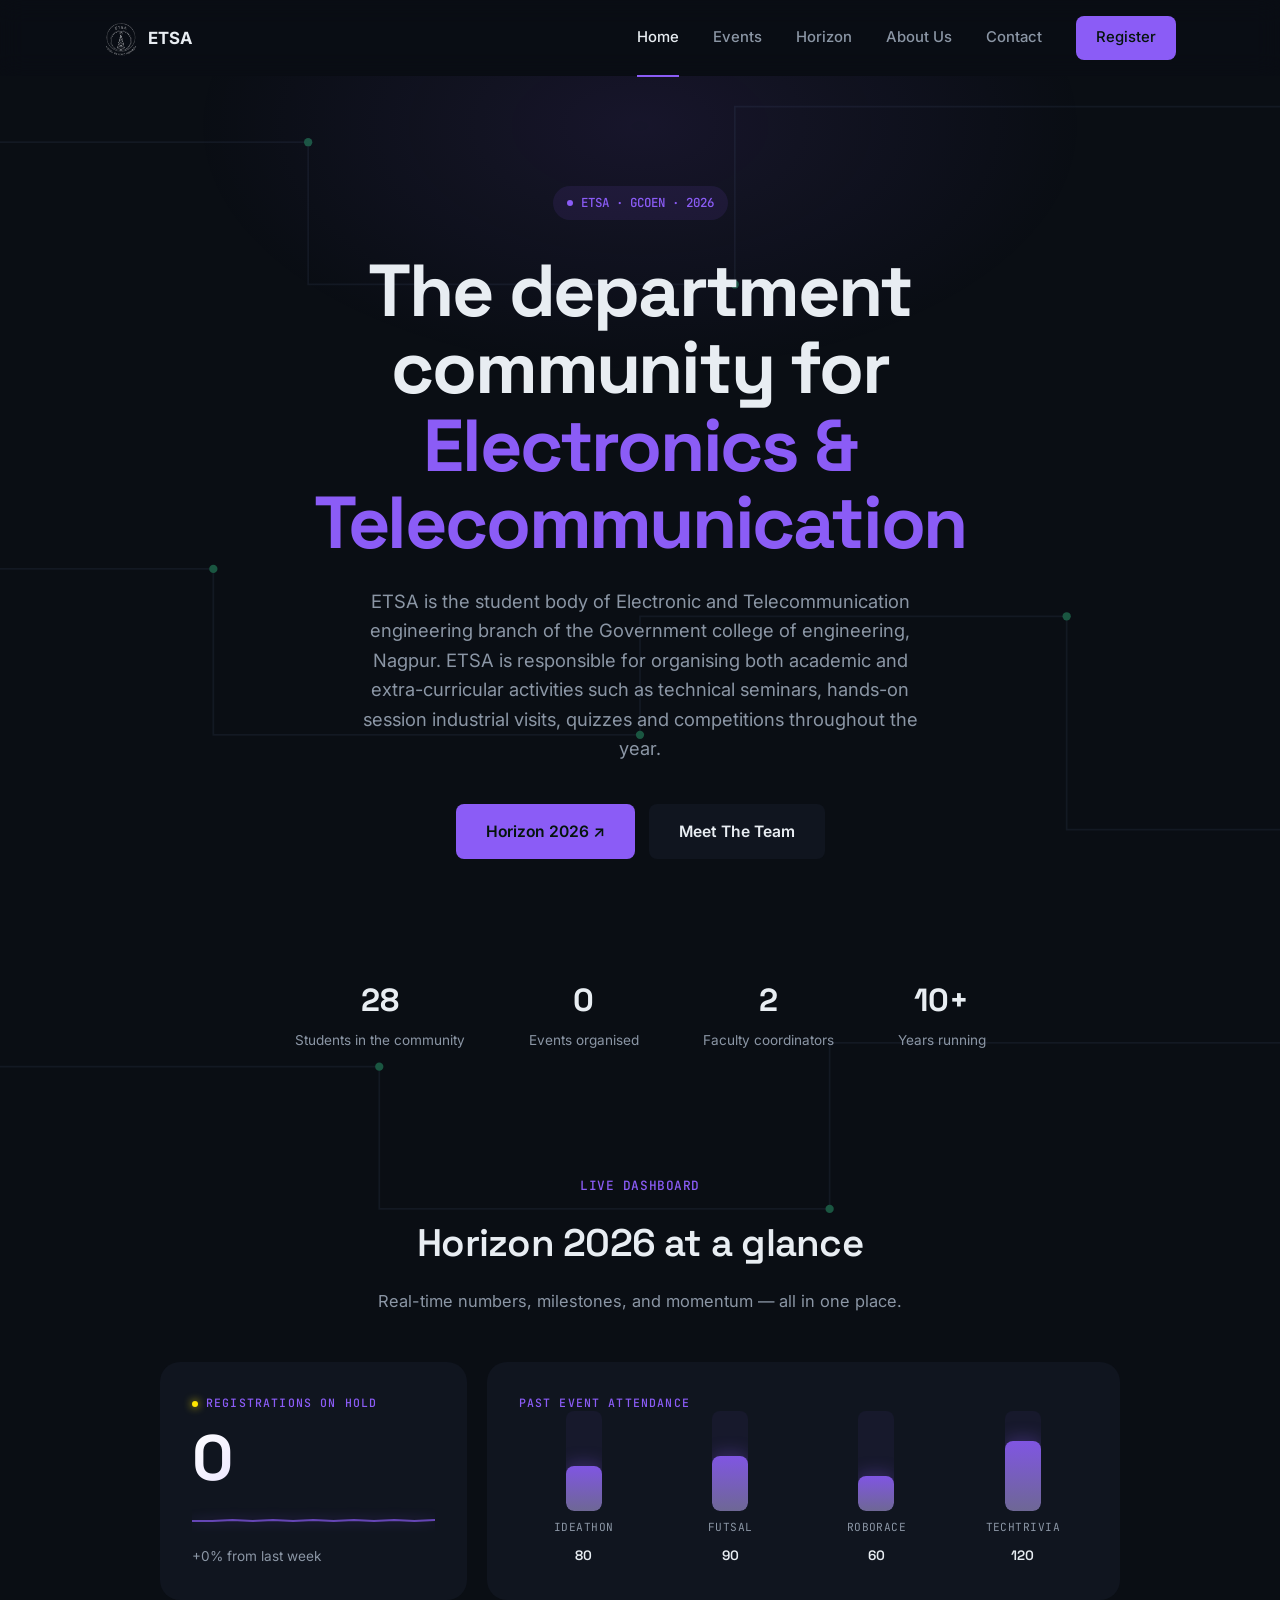
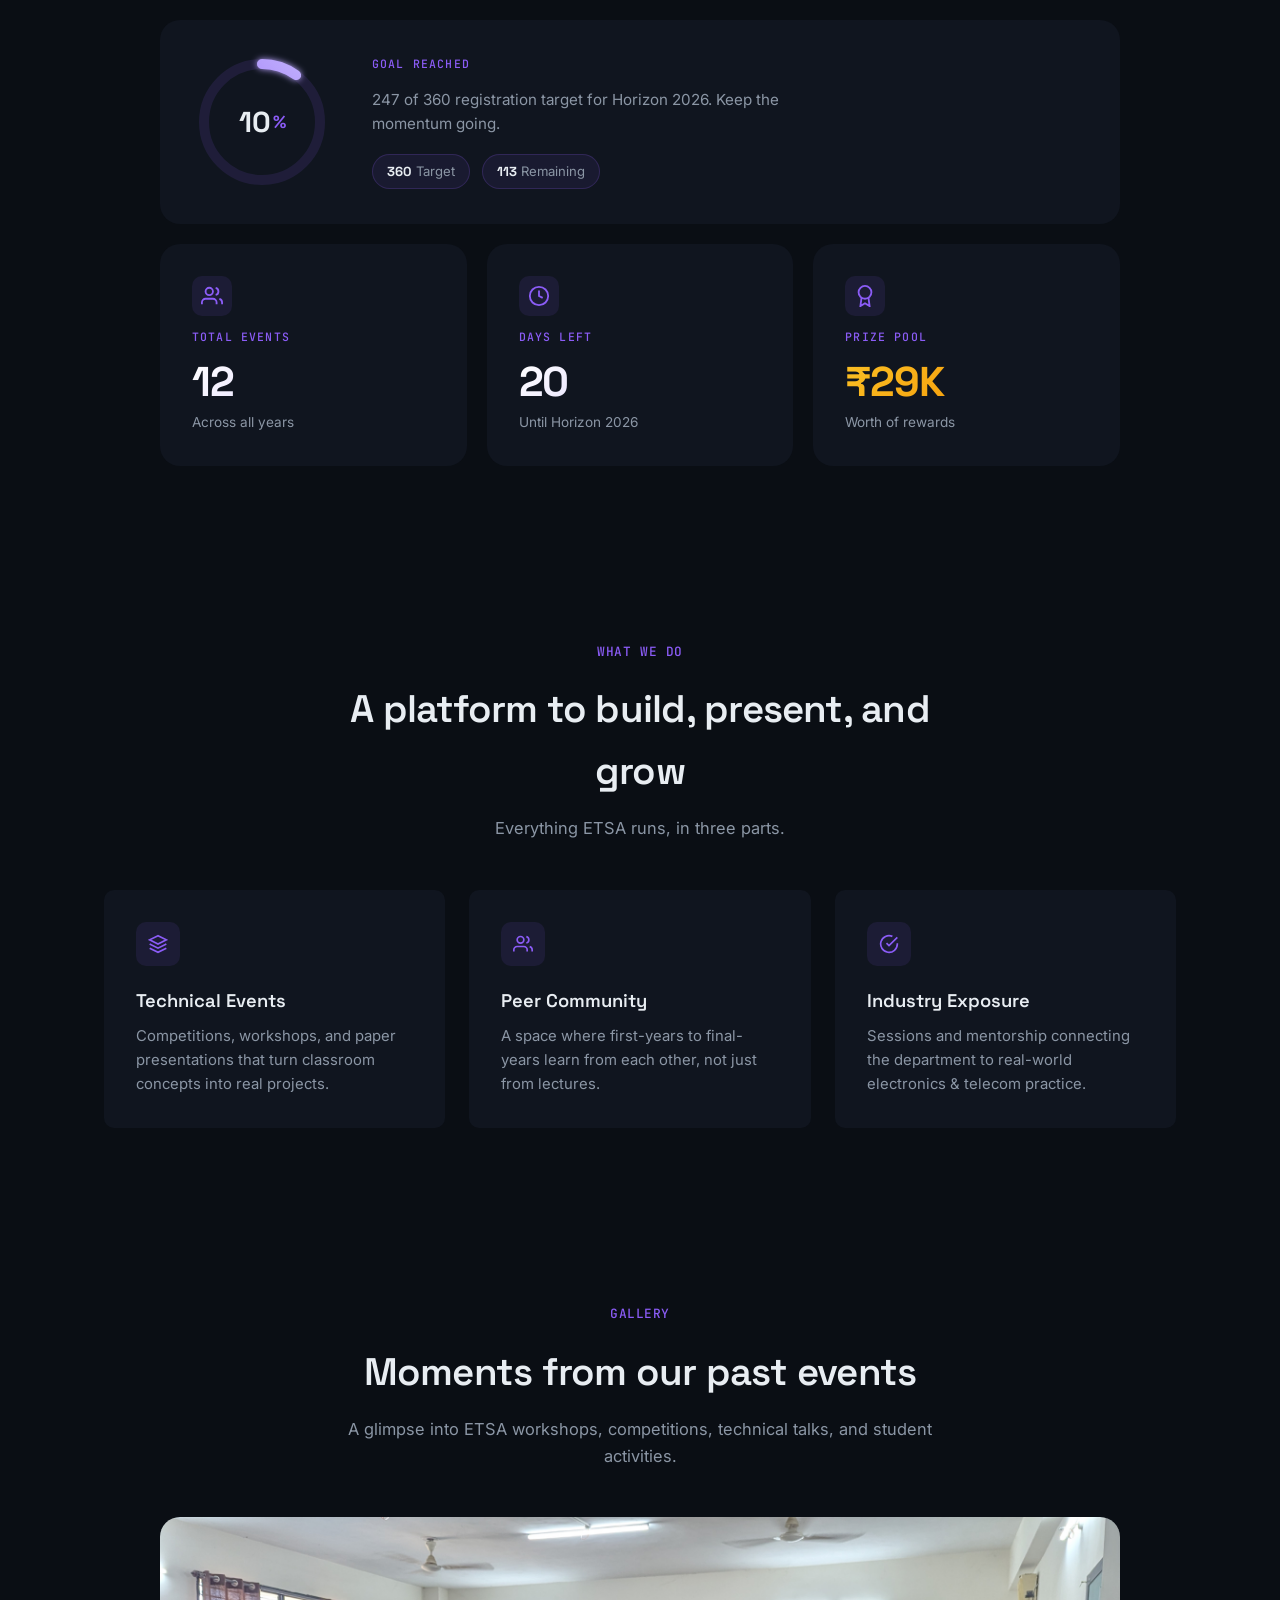
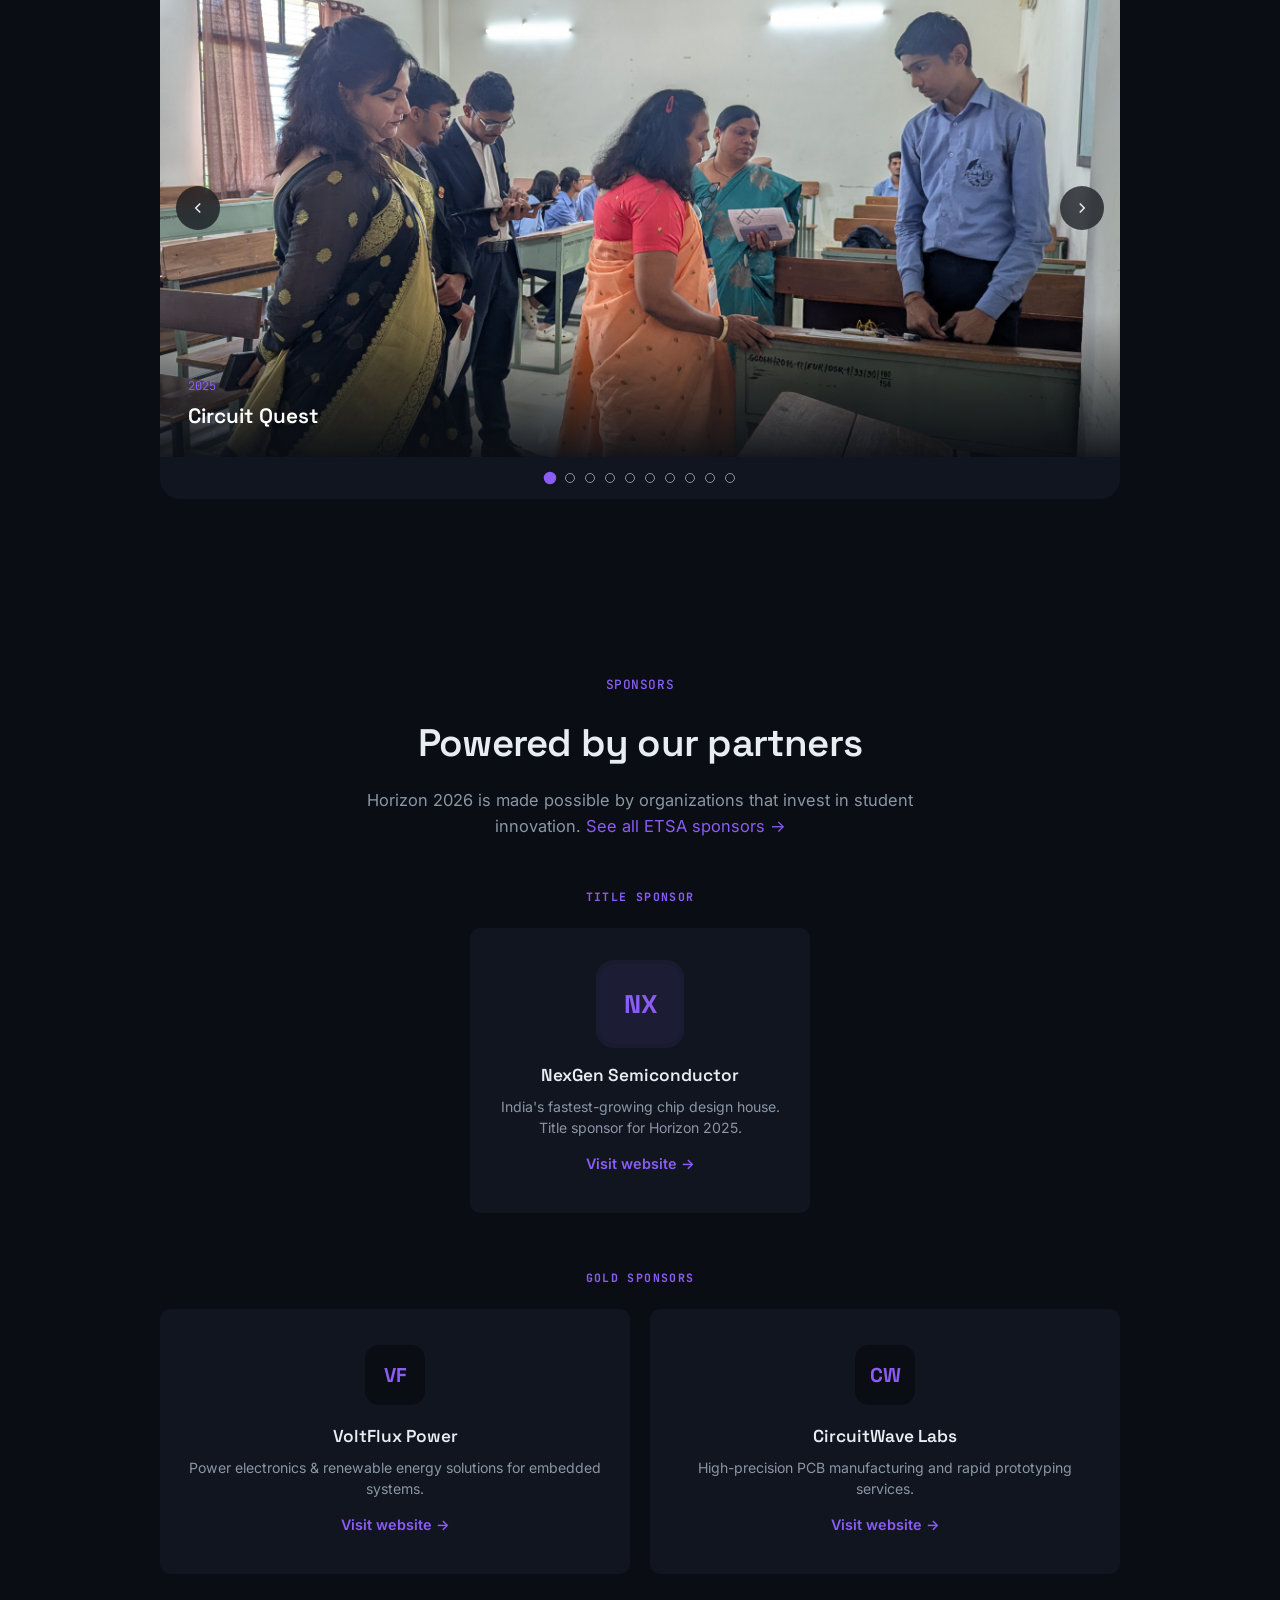
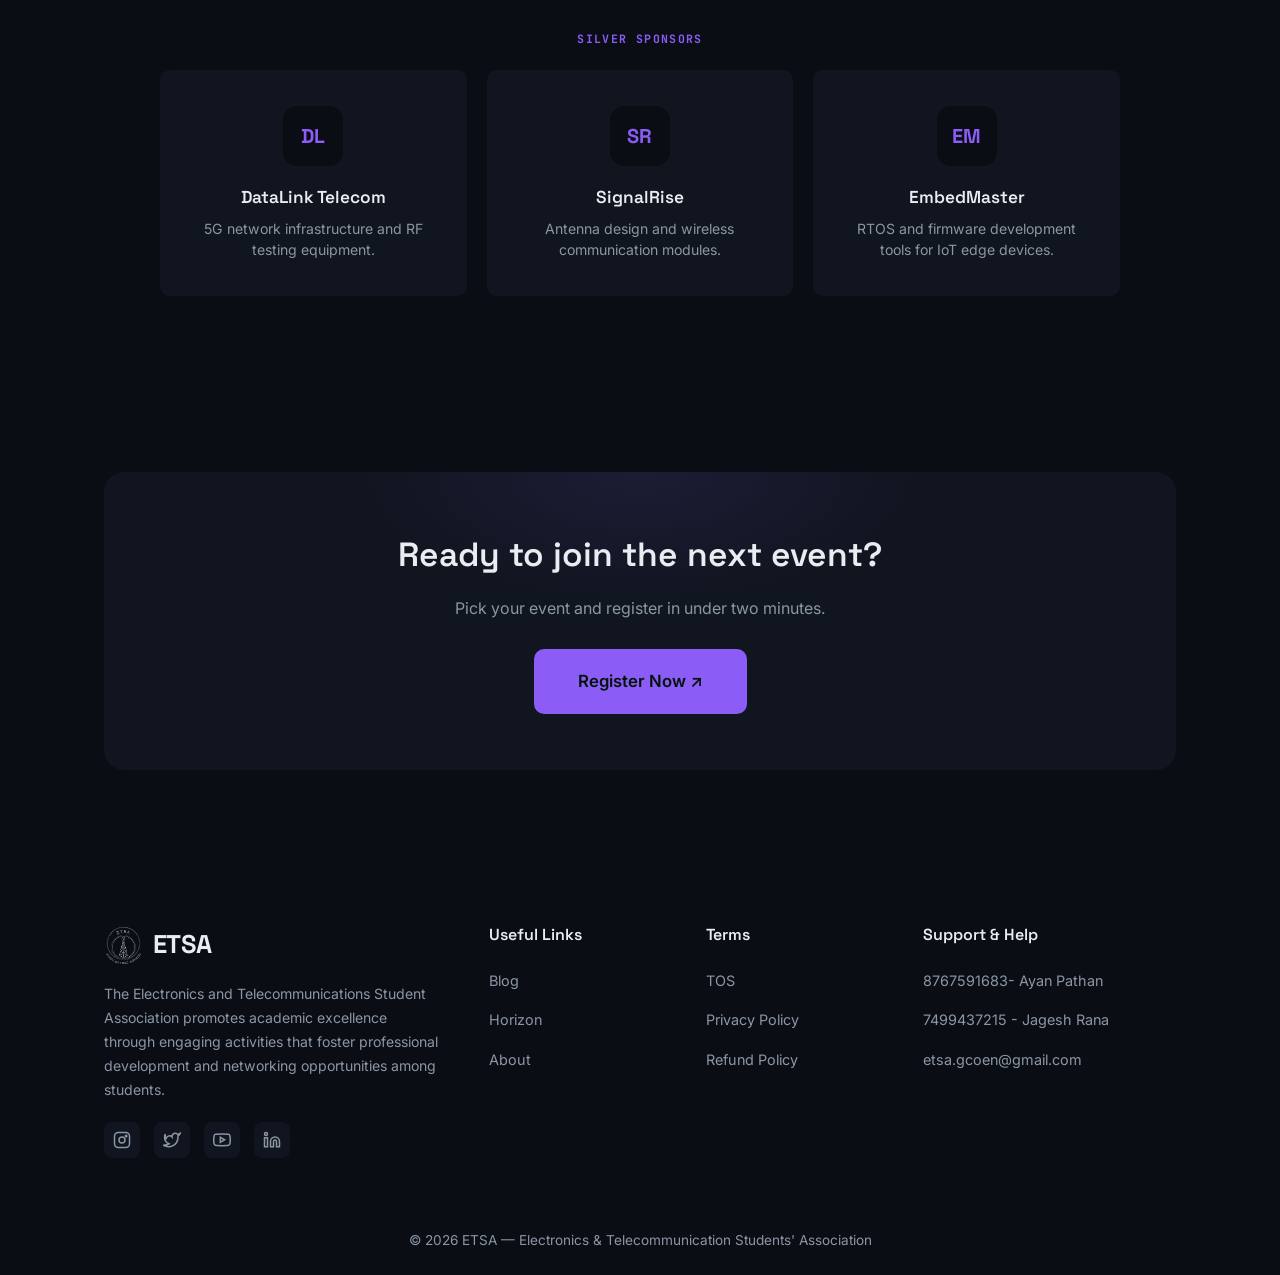
==== commit 6293b0eb: "index.html" ====
--- a/index.html
+++ b/index.html
@@ -453,11 +453,6 @@
         </div>
       </div>
     </div>
-    <div class="sponsor-cta">
-      <p>Want your brand in front of 200+ engineering students?</p>
-      <a href="https://www.instagram.com/etsa.gcoen/" class="btn btn-primary">Become a Sponsor</a>
-      <a href="index.html#sponsors" class="btn btn-ghost">View ETSA Partners</a>
-    </div>
   </div>
 </section>
 
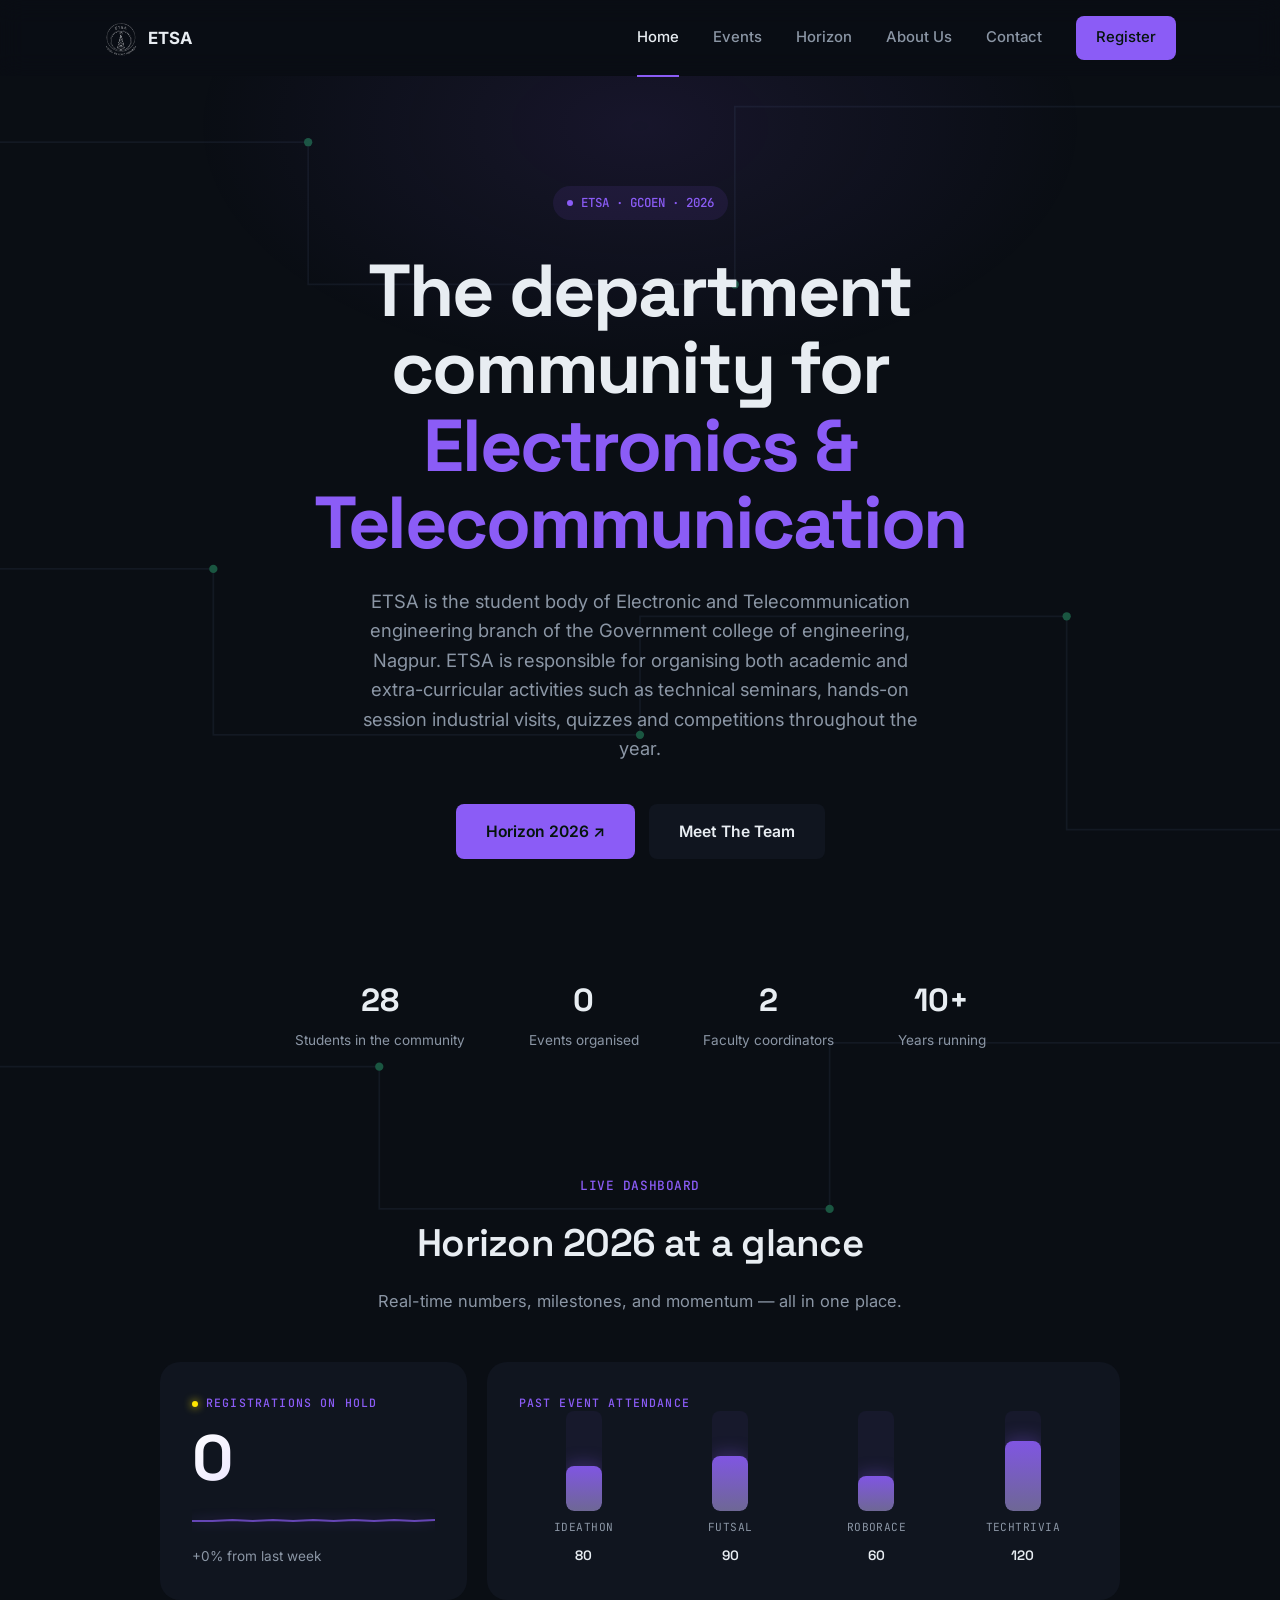
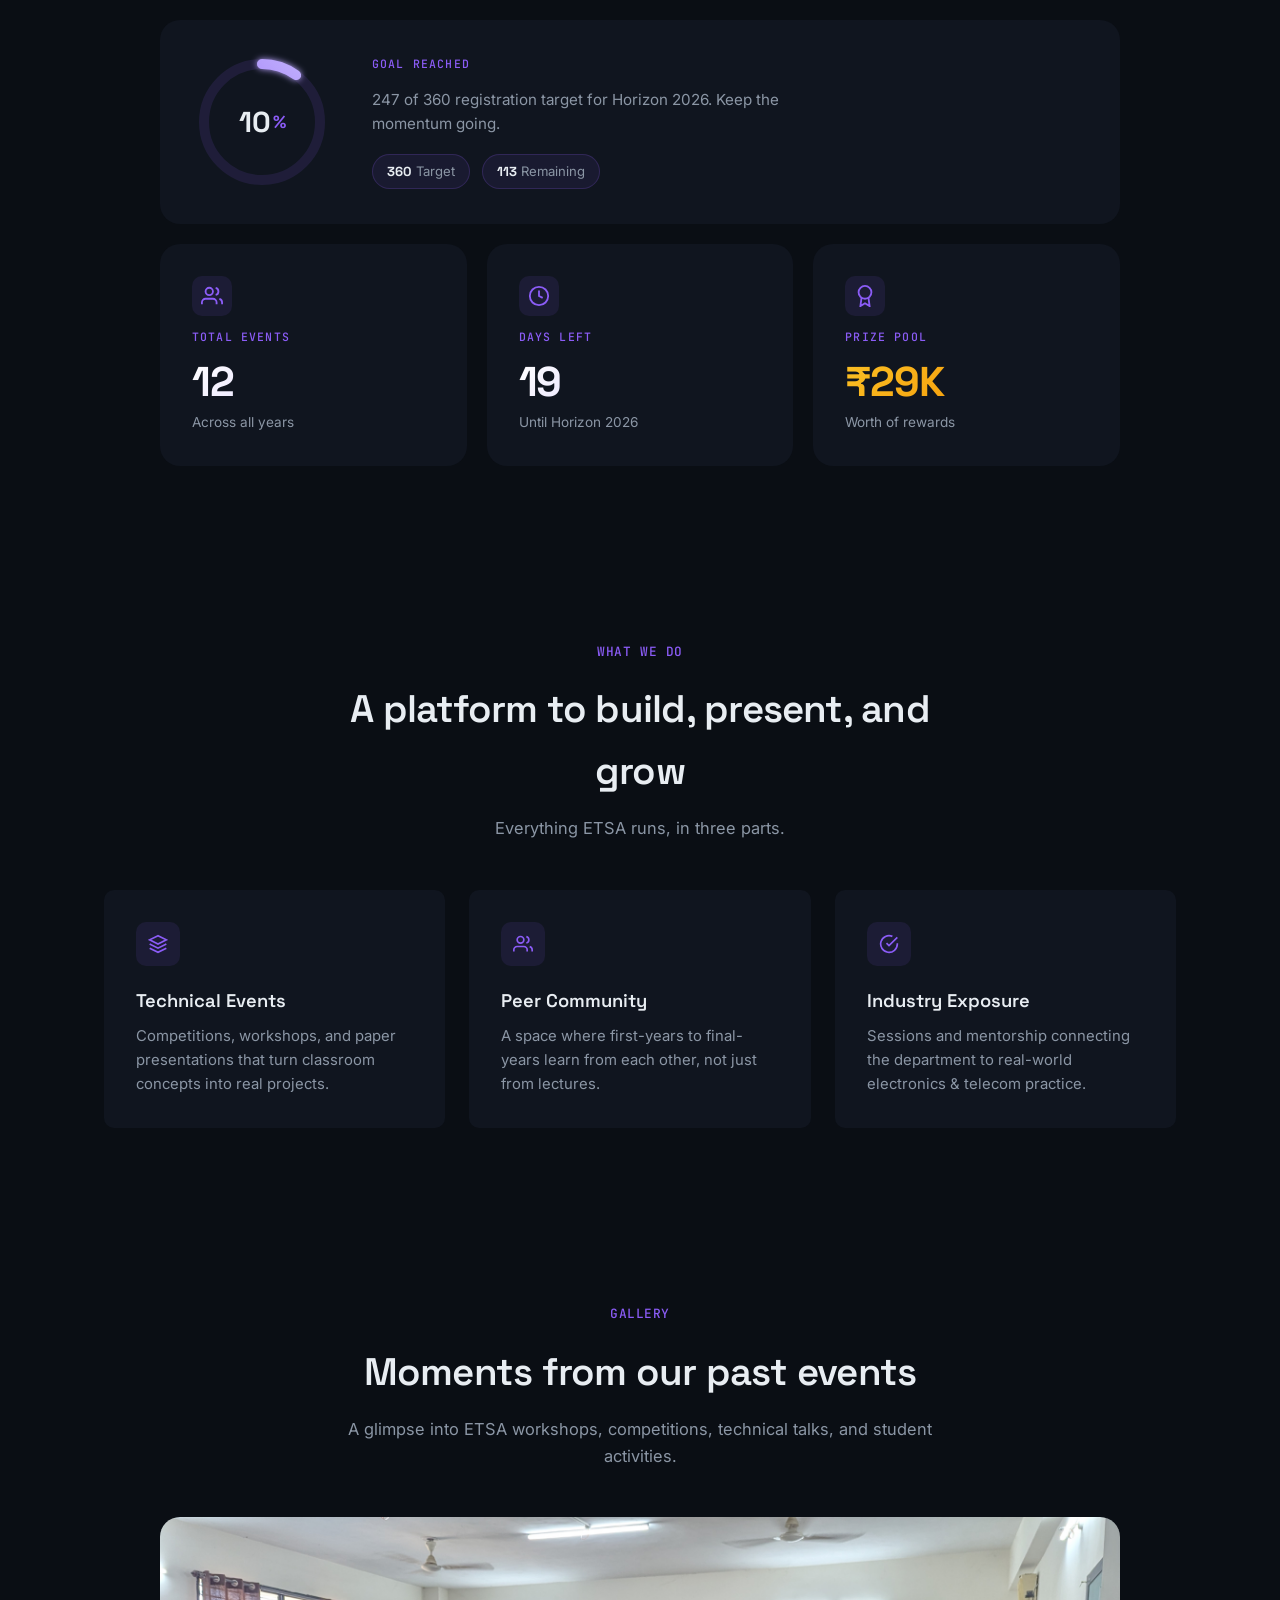
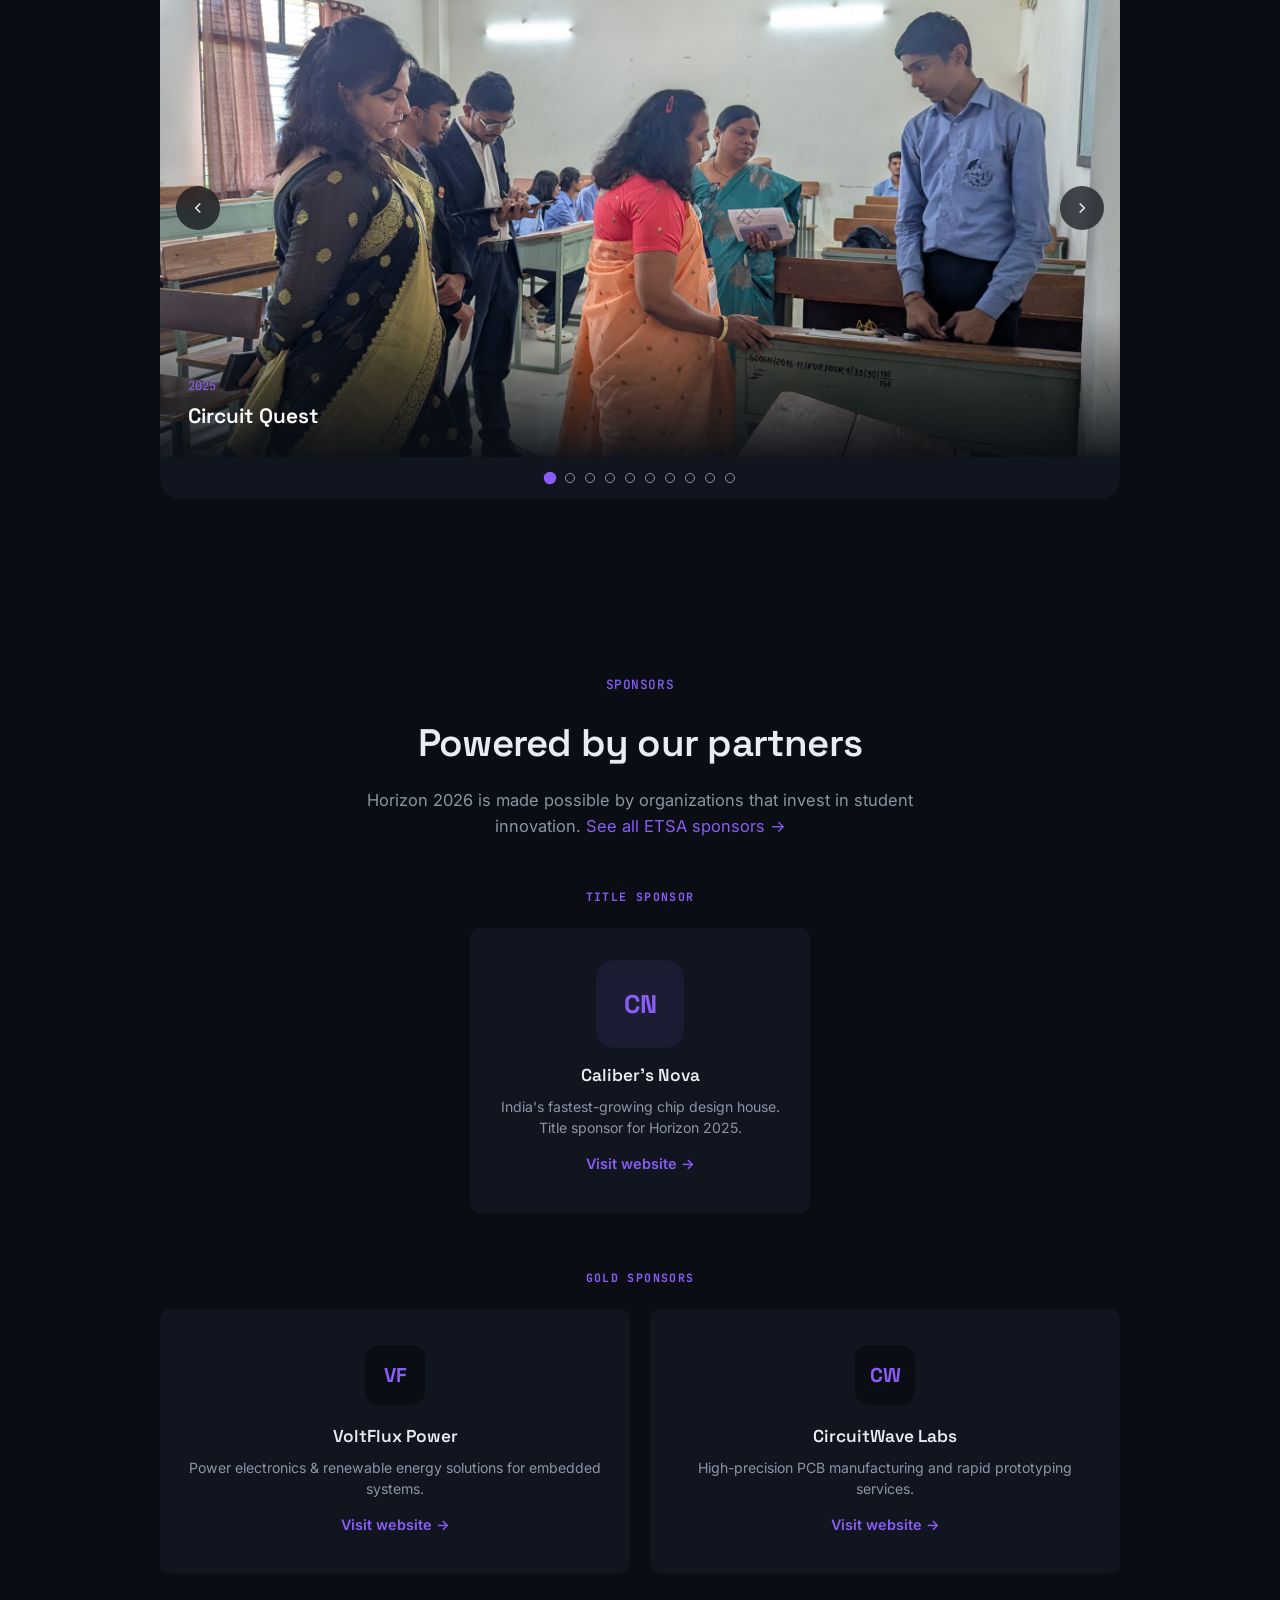
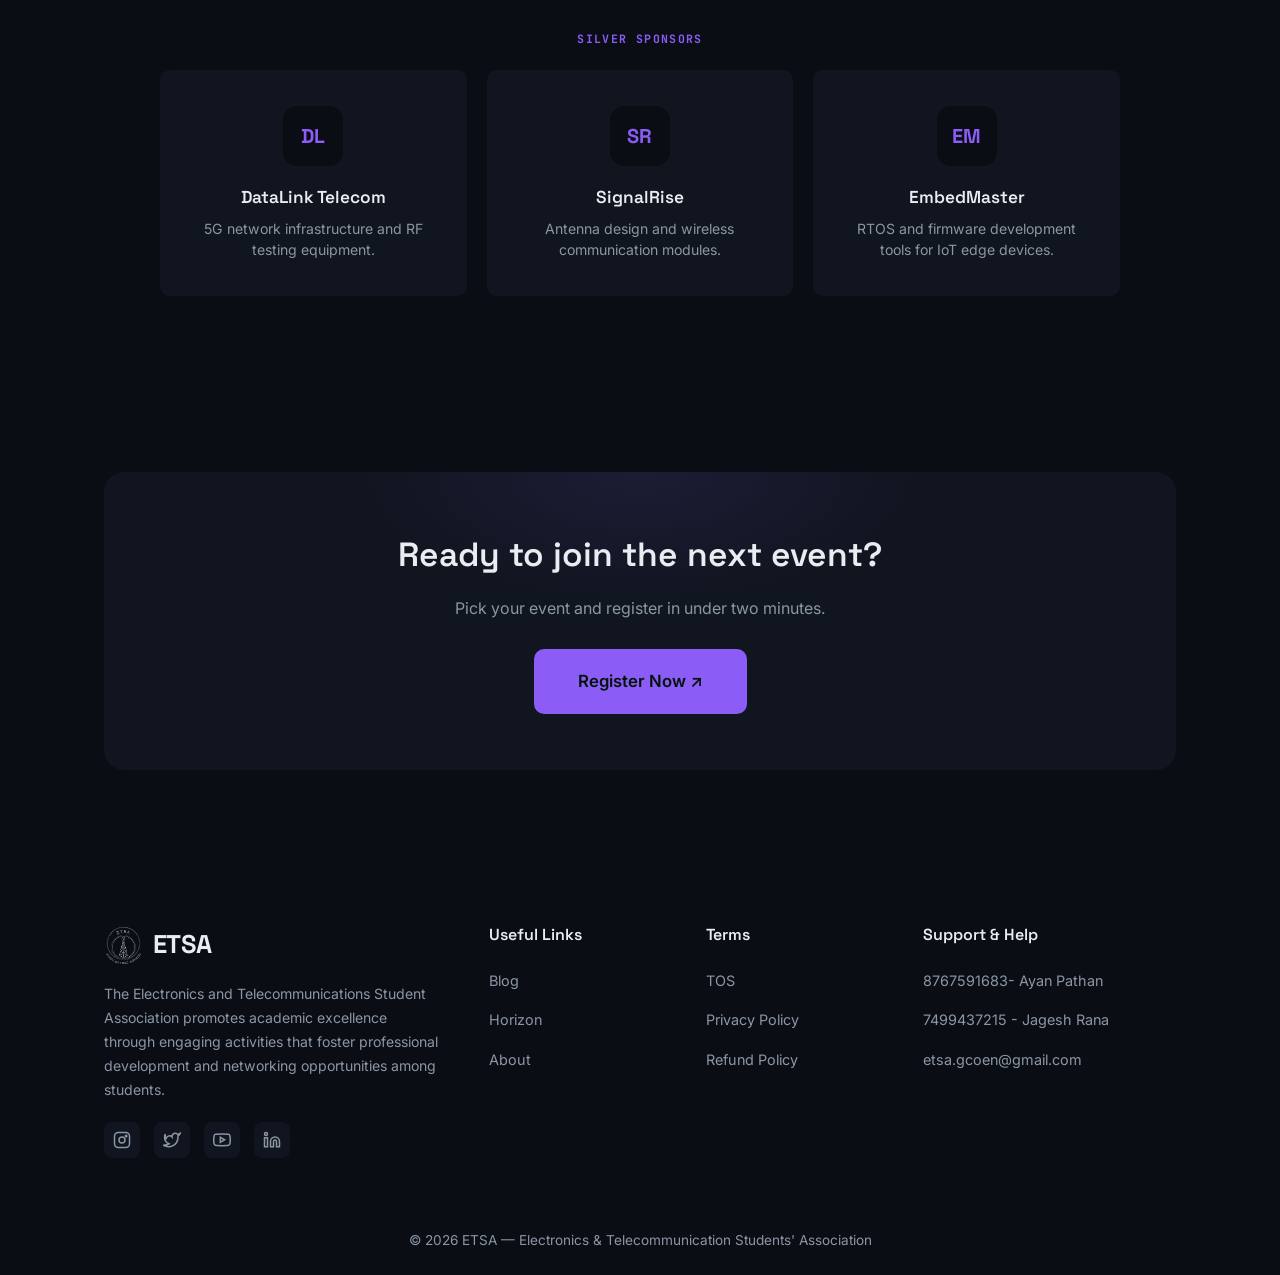
==== commit 7d4cdd17: "index.html" ====
--- a/index.html
+++ b/index.html
@@ -409,8 +409,8 @@
       <div class="sponsor-tier">
         <h3 class="tier-label mono">Title Sponsor</h3>
         <div class="sponsor-card title">
-          <div class="sponsor-logo">NX</div>
-          <h4>NexGen Semiconductor</h4>
+          <div class="sponsor-logo">CN</div>
+          <h4>Caliber's Nova</h4>
           <p>India's fastest-growing chip design house. Title sponsor for Horizon 2025.</p>
           <a class="link" href="#" target="_blank" rel="noopener">Visit website →</a>
         </div>
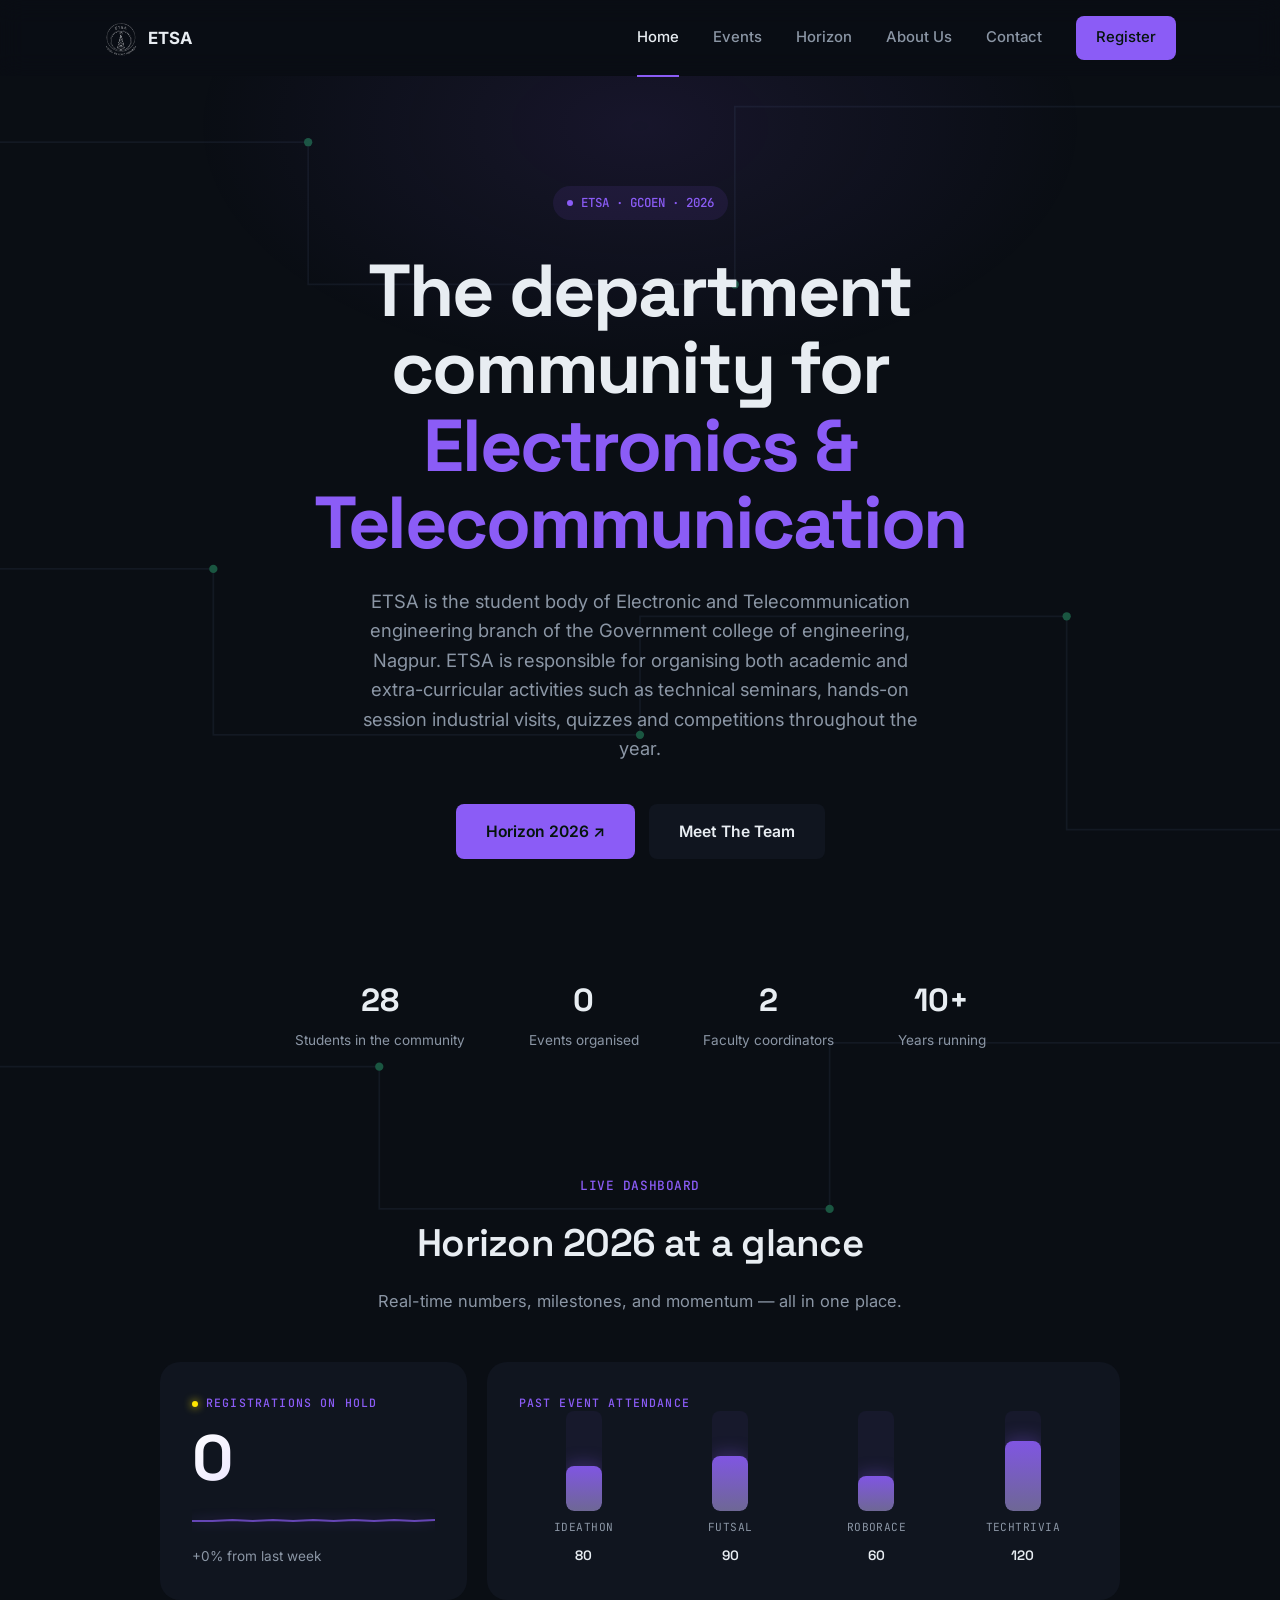
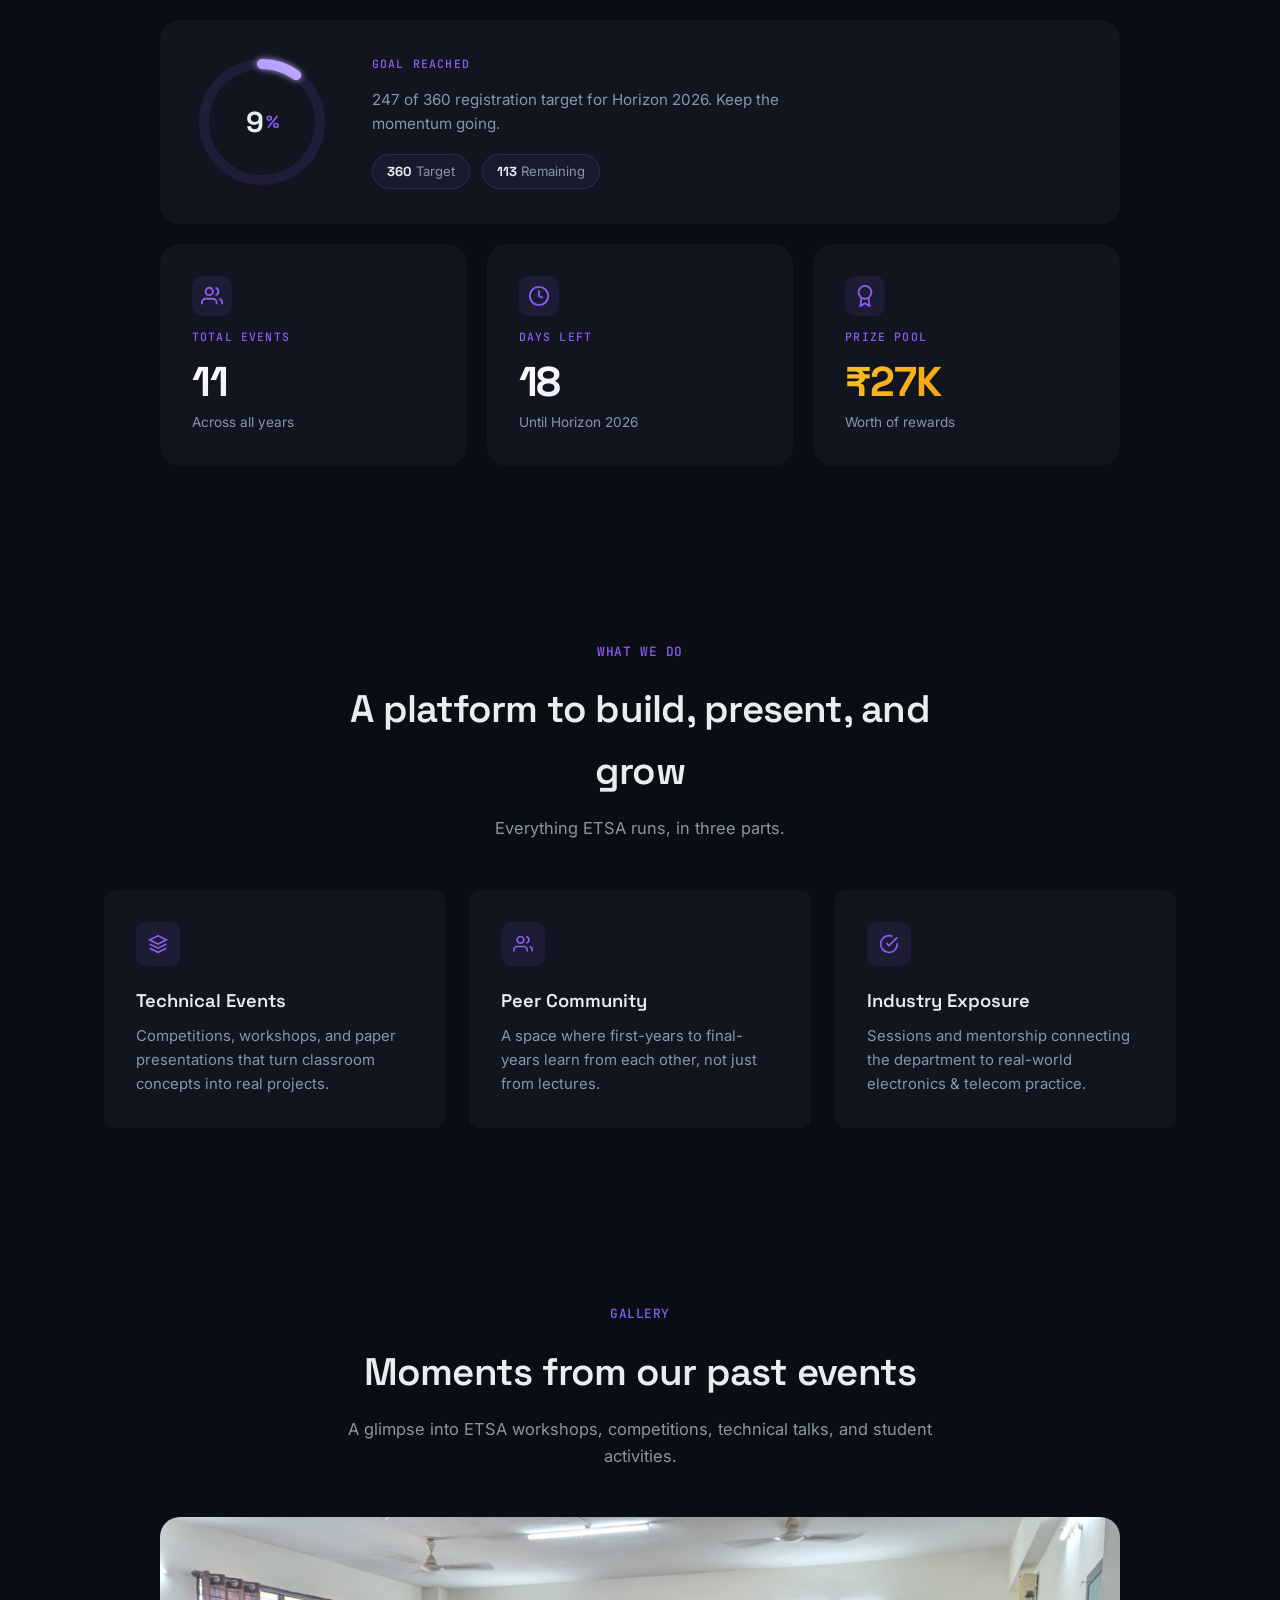
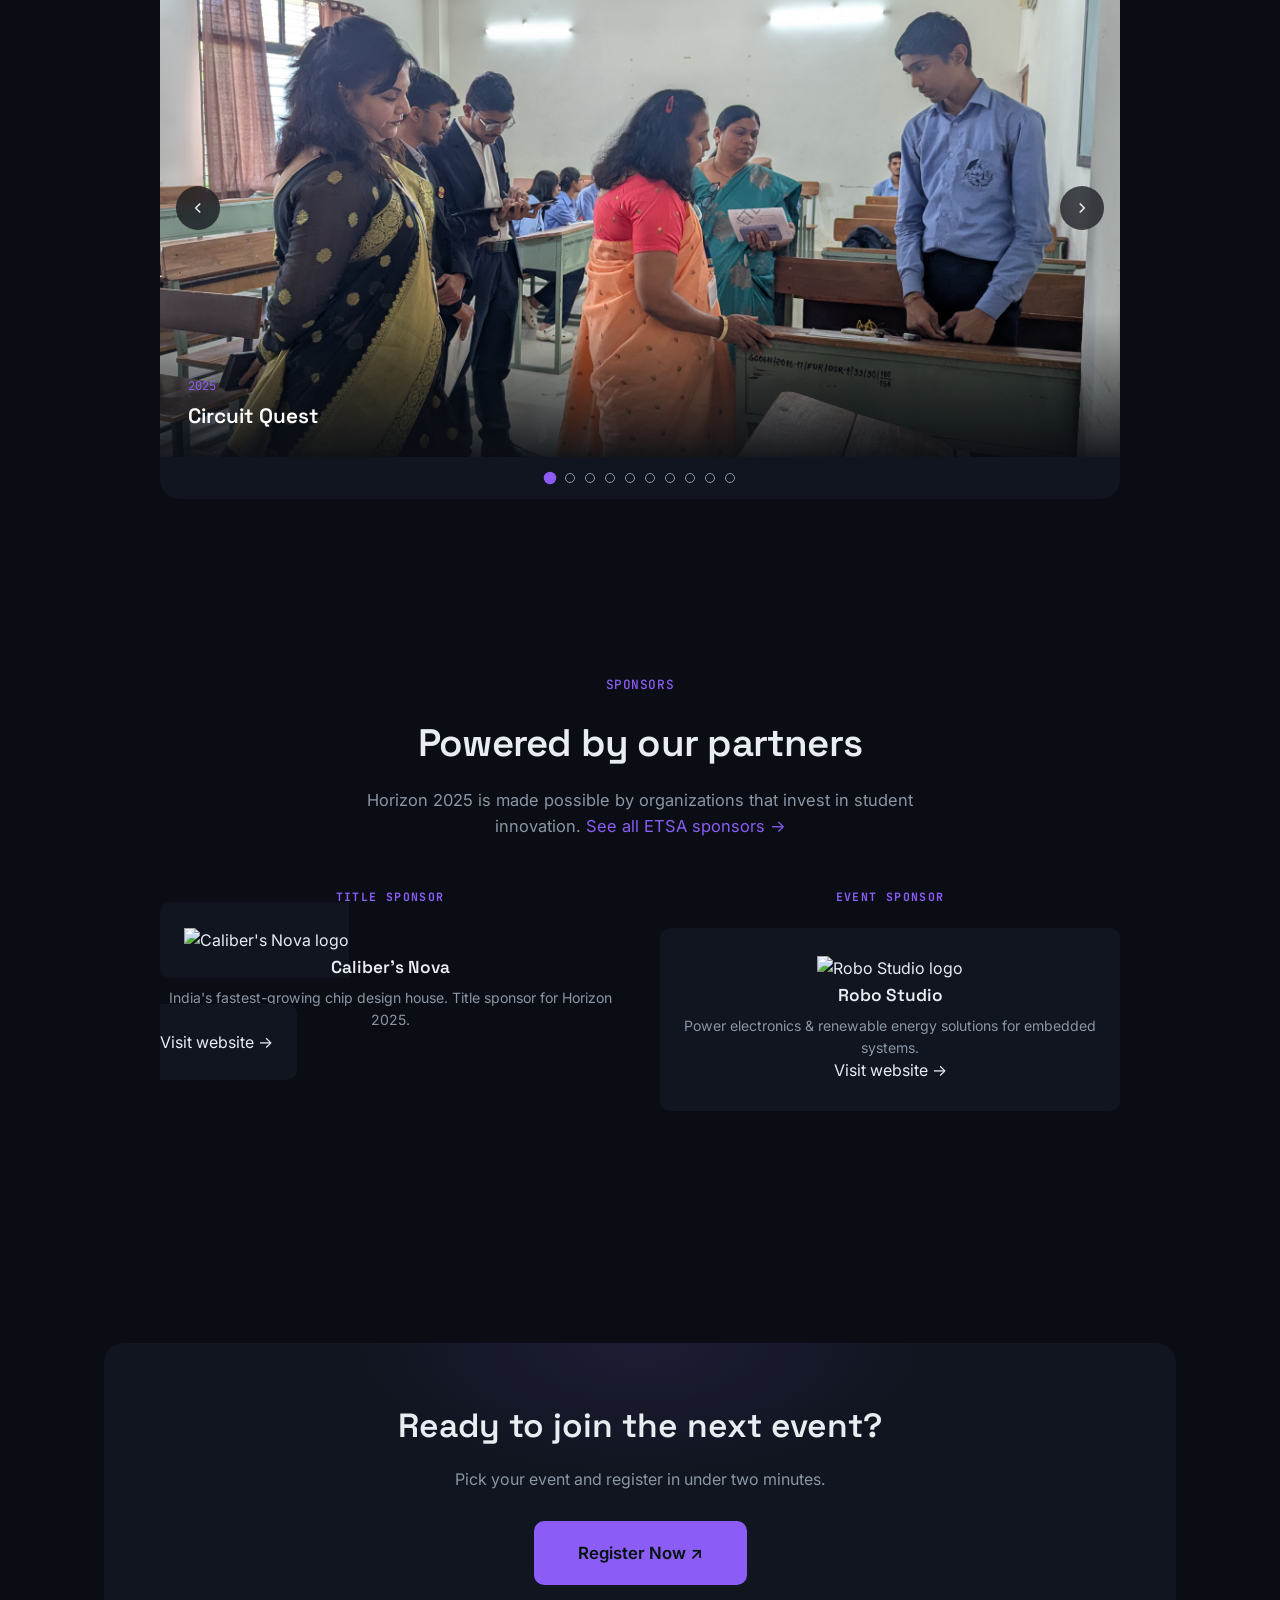
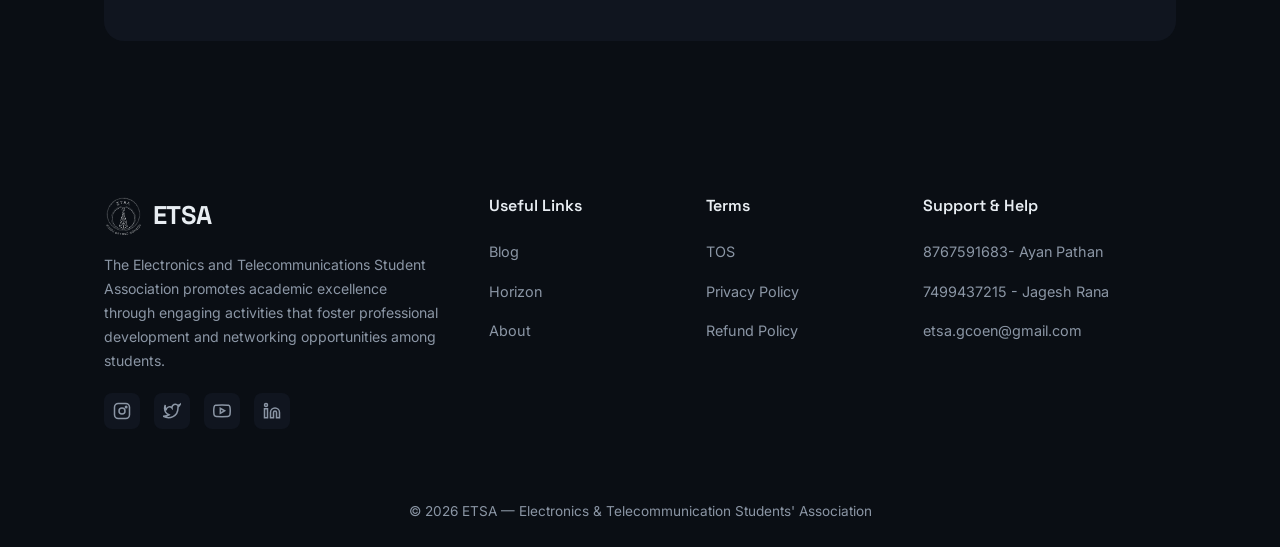
==== commit 4cdeede4: "index.html" ====
--- a/index.html
+++ b/index.html
@@ -398,57 +398,34 @@
   </section>
   
   <!--upto this the different section of this -->
+  <!--sponser section-->
 <section>
   <div class="wrap">
     <div class="section-head center">
       <span class="section-tag mono">SPONSORS</span>
       <h2 class="section-title">Powered by our partners</h2>
-      <p class="lead">Horizon 2026 is made possible by organizations that invest in student innovation. <a href="index.html#sponsors" style="color:var(--signal-deep);">See all ETSA sponsors →</a></p>
+      <p class="lead">Horizon 2025 is made possible by organizations that invest in student innovation. <a href="index.html#sponsors" style="color:var(--signal-deep);">See all ETSA sponsors →</a></p>
     </div>
     <div class="sponsor-grid">
-      <div class="sponsor-tier">
-        <h3 class="tier-label mono">Title Sponsor</h3>
-        <div class="sponsor-card title">
-          <div class="sponsor-logo">CN</div>
-          <h4>Caliber's Nova</h4>
-          <p>India's fastest-growing chip design house. Title sponsor for Horizon 2025.</p>
-          <a class="link" href="#" target="_blank" rel="noopener">Visit website →</a>
-        </div>
-      </div>
-      <div class="sponsor-tier">
-        <h3 class="tier-label mono">Gold Sponsors</h3>
-        <div class="sponsor-row">
-          <div class="sponsor-card">
-            <div class="sponsor-logo">VF</div>
-            <h4>VoltFlux Power</h4>
-            <p>Power electronics &amp; renewable energy solutions for embedded systems.</p>
-            <a class="link" href="#" target="_blank" rel="noopener">Visit website →</a>
-          </div>
-          <div class="sponsor-card">
-            <div class="sponsor-logo">CW</div>
-            <h4>CircuitWave Labs</h4>
-            <p>High-precision PCB manufacturing and rapid prototyping services.</p>
-            <a class="link" href="#" target="_blank" rel="noopener">Visit website →</a>
-          </div>
-        </div>
-      </div>
-      <div class="sponsor-tier">
-        <h3 class="tier-label mono">Silver Sponsors</h3>
-        <div class="sponsor-row">
-          <div class="sponsor-card">
-            <div class="sponsor-logo">DL</div>
-            <h4>DataLink Telecom</h4>
-            <p>5G network infrastructure and RF testing equipment.</p>
-          </div>
-          <div class="sponsor-card">
-            <div class="sponsor-logo">SR</div>
-            <h4>SignalRise</h4>
-            <p>Antenna design and wireless communication modules.</p>
-          </div>
-          <div class="sponsor-card">
-            <div class="sponsor-logo">EM</div>
-            <h4>EmbedMaster</h4>
-            <p>RTOS and firmware development tools for IoT edge devices.</p>
+      <div class="sponsor-tier-row">
+        <div class="sponsor-tier">
+          <h3 class="tier-label mono">Title Sponsor</h3>
+          <a class="sponsor-card title" href="https://share.google/ILih47iPiz2US4111" target="_blank" rel="noopener">
+            <img src="sponsers logo/CALIBERS NOVA.png" alt="Caliber's Nova logo" class="sponsor-logo-img">
+            <h4>Caliber's Nova</h4>
+            <p>India's fastest-growing chip design house. Title sponsor for Horizon 2025.</p>
+            <span class="link">Visit website →</span>
+          </a>
+        </div>
+        <div class="sponsor-tier">
+          <h3 class="tier-label mono">Event Sponsor</h3>
+          <div class="sponsor-row">
+            <a class="sponsor-card" href="https://share.google/yvv5bQA3eCC3dDyyL" target="_blank" rel="noopener">
+              <img src="sponsers logo/ROBO STUDIO.jpg" alt="Robo Studio logo" class="sponsor-logo-img sponsor-logo-img--wide">
+              <h4>Robo Studio</h4>
+              <p>Power electronics &amp; renewable energy solutions for embedded systems.</p>
+              <span class="link">Visit website →</span>
+            </a>
           </div>
         </div>
       </div>
--- a/style.css
+++ b/style.css
@@ -1030,7 +1030,7 @@
   background:var(--bg-soft);
   border:1px solid var(--line);
   border-radius:var(--radius);
-  padding:36px 28px;
+  padding:28px 24px;
   text-align:center;
   transition:
     transform .25s,
@@ -1045,14 +1045,14 @@
 }
 
 .sponsor-card.title{
-  max-width:340px;
-  margin:0 auto;
+  max-width:none;
+  width:100%;
   border-color:var(--signal);
 }
 
 .sponsor-card.title .sponsor-logo{
-  width:80px;
-  height:80px;
+  width:64px;
+  height:64px;
   font-size:1.6rem;
   background:var(--signal-tint);
   box-shadow:0 0 0 4px rgba(139,92,246,0.08);
@@ -1115,6 +1115,25 @@
 
 .sponsor-cta .btn{
   margin:0 6px;
+}
+
+.sponsor-tier-row{
+  display:grid;
+  grid-template-columns:1fr 1fr;
+  gap:40px;
+  align-items:start;
+  margin-bottom:56px;
+}
+
+.sponsor-tier-row .sponsor-tier{
+  margin-bottom:0;
+}
+
+@media (max-width:820px){
+  .sponsor-tier-row{
+    grid-template-columns:1fr;
+    gap:44px;
+  }
 }
 
 
@@ -2441,3 +2460,64 @@
     padding:50px 0 30px;
   }
 }
+
+/* ===== event slideshow seprately for the events ===== */
+.mini-ss{
+  position:relative;
+  aspect-ratio:16 / 9;
+  overflow:hidden;
+}
+
+.mini-ss-track{
+  position:relative;
+  width:100%;
+  height:100%;
+}
+
+.mini-ss-slide{
+  position:absolute;
+  inset:0;
+  width:100%;
+  height:100%;
+  object-fit:cover;
+  opacity:0;
+  visibility:hidden;
+  transition:opacity .8s ease, visibility 0s linear .8s;
+}
+
+.mini-ss-slide.is-active{
+  opacity:1;
+  visibility:visible;
+  transition:opacity .8s ease, visibility 0s;
+}
+
+.mini-ss-dots{
+  position:absolute;
+  left:0;
+  right:0;
+  bottom:12px;
+  display:flex;
+  justify-content:center;
+  gap:7px;
+  z-index:2;
+}
+
+.mini-ss-dots .m-dot{
+  width:7px;
+  height:7px;
+  padding:0;
+  border-radius:50%;
+  border:1px solid rgba(255,255,255,0.6);
+  background:rgba(255,255,255,0.15);
+  cursor:pointer;
+  transition:background .2s, transform .2s;
+}
+
+.mini-ss-dots .m-dot[aria-current="true"]{
+  background:#fff;
+  transform:scale(1.2);
+}
+
+@media (prefers-reduced-motion: reduce){
+  .mini-ss-slide{ transition:none; }
+}
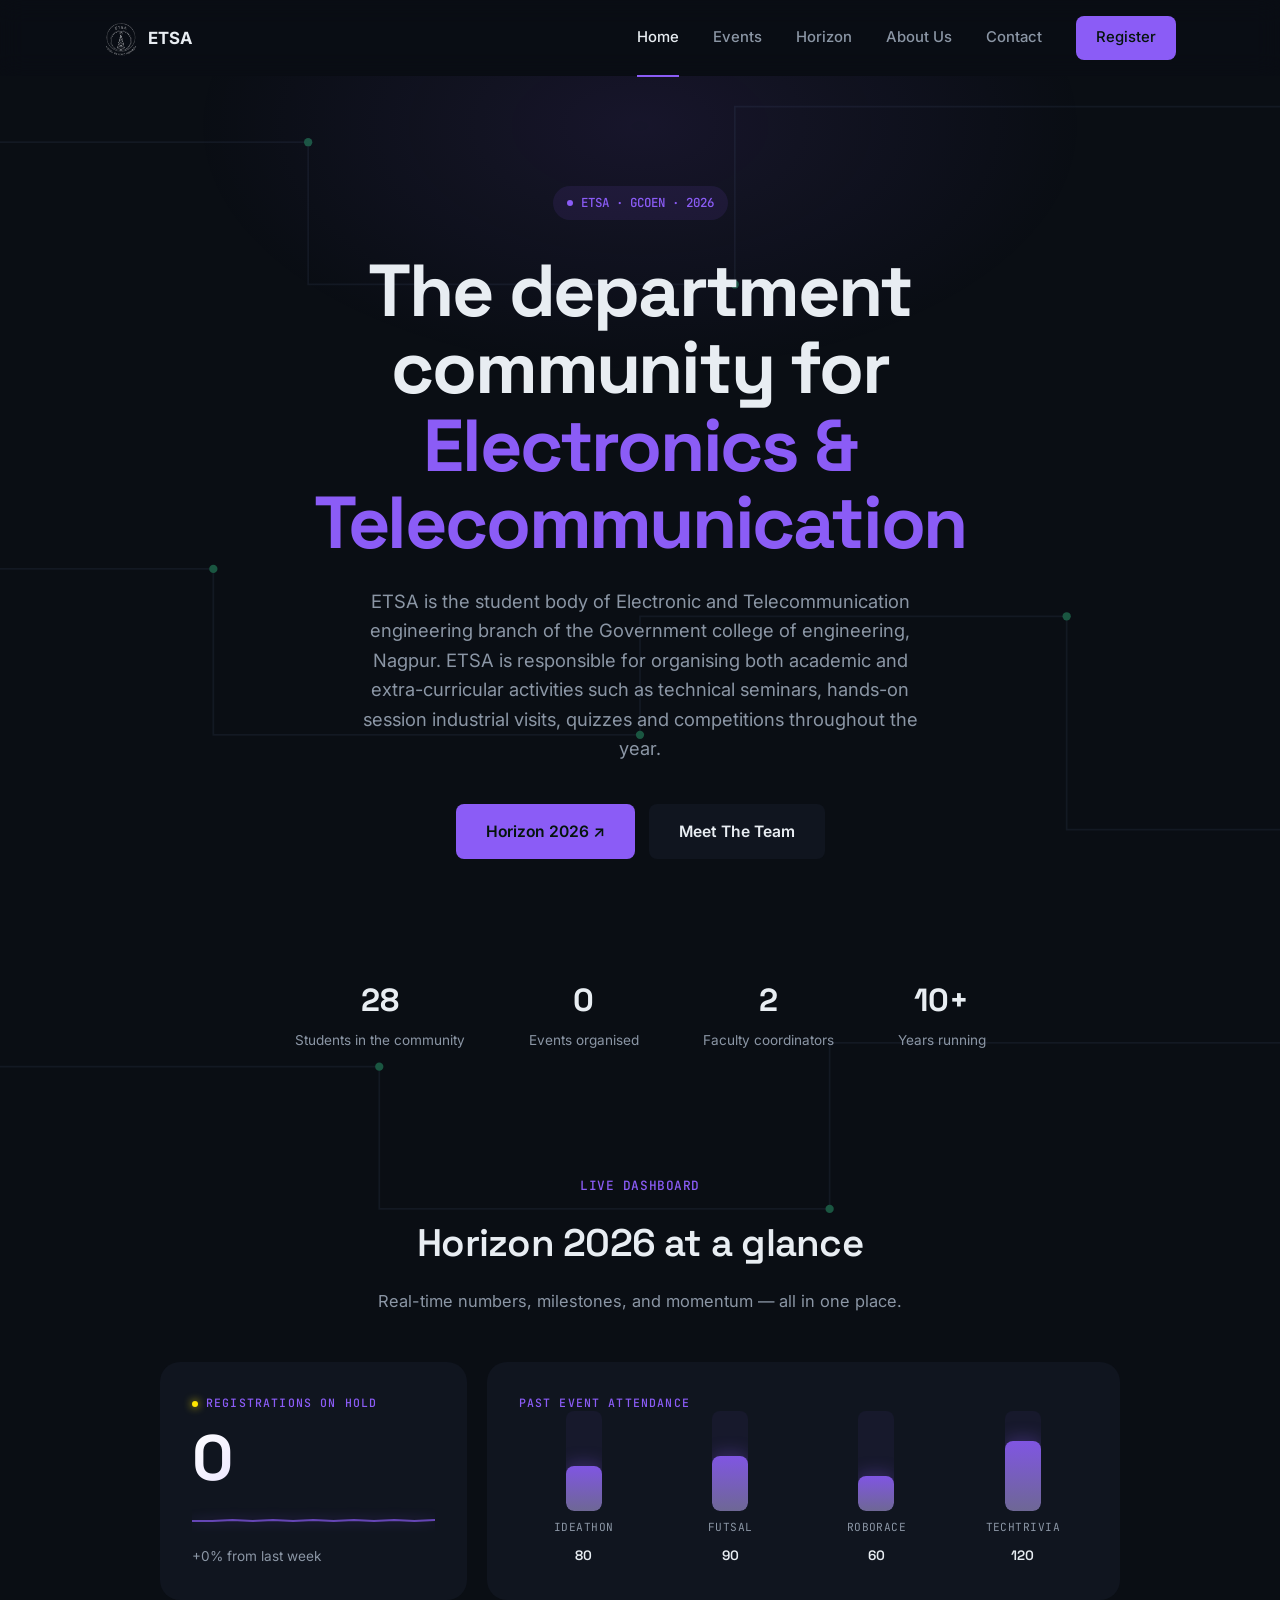
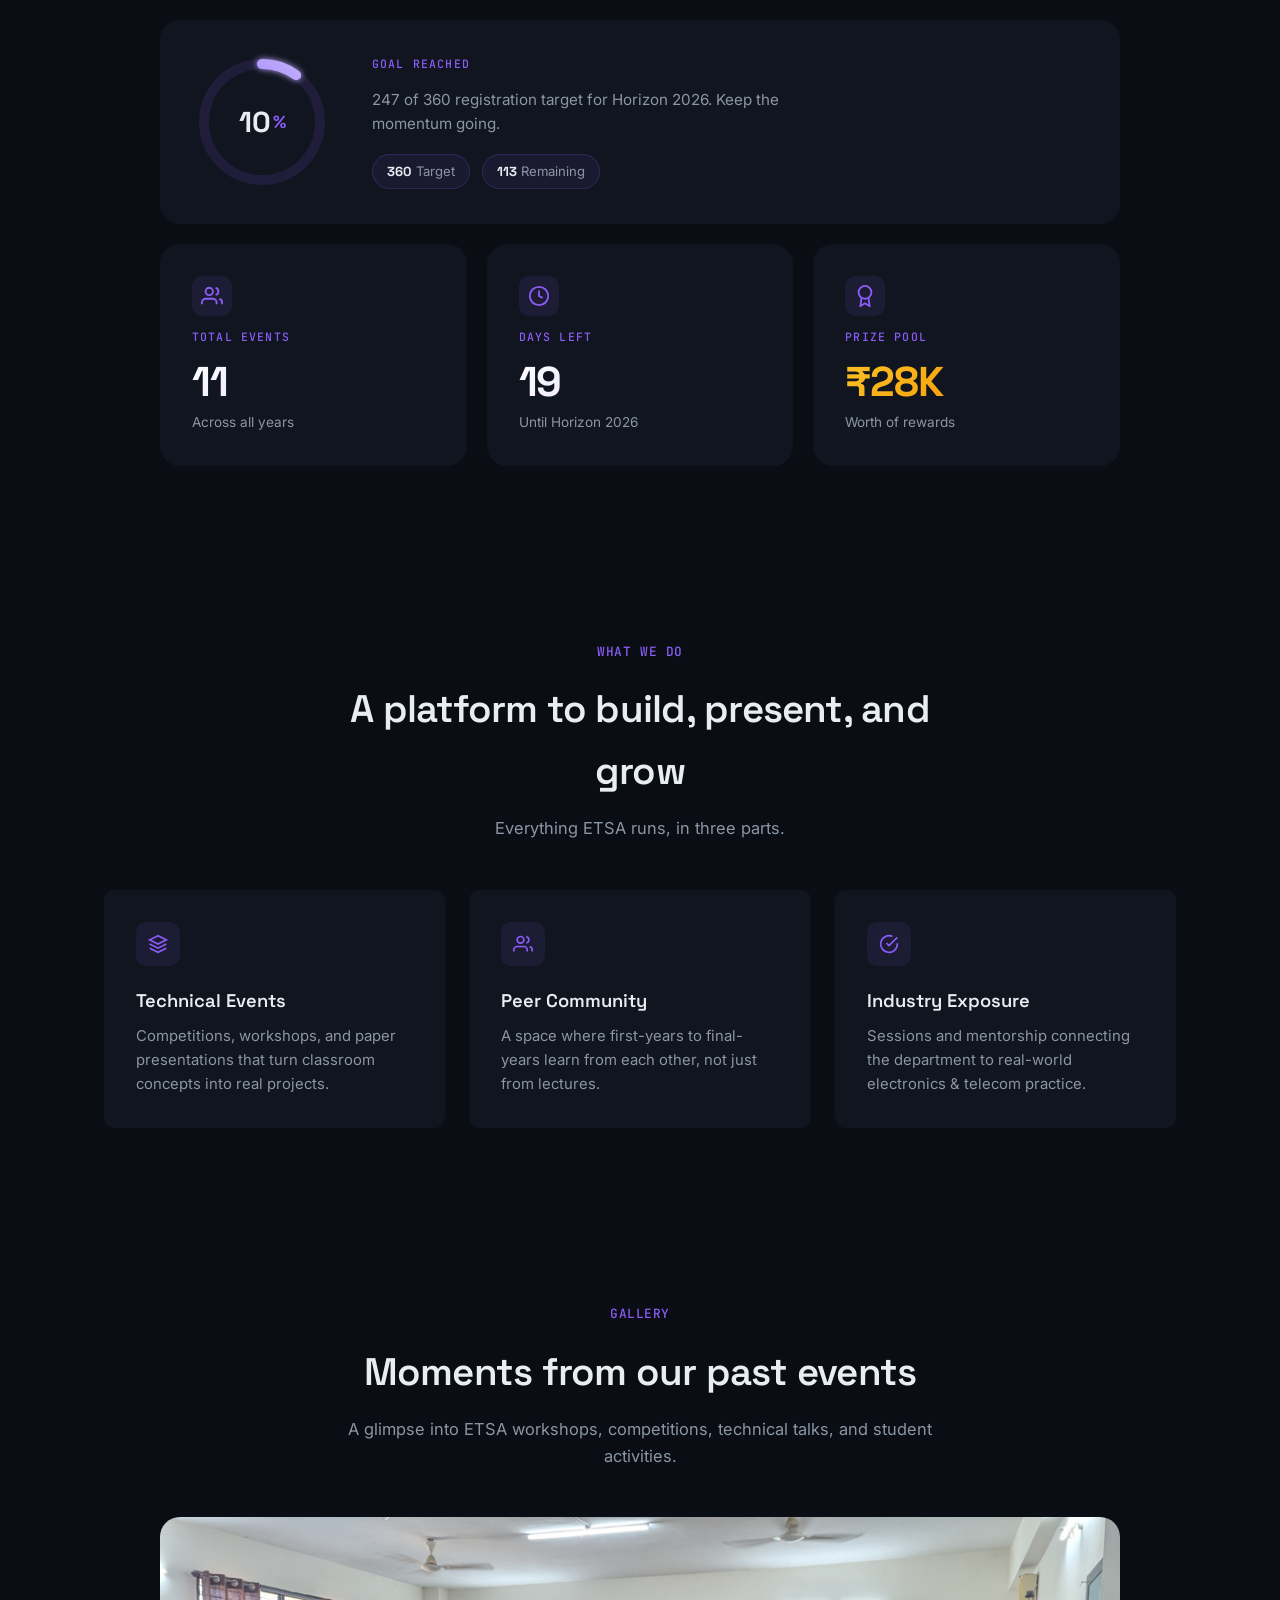
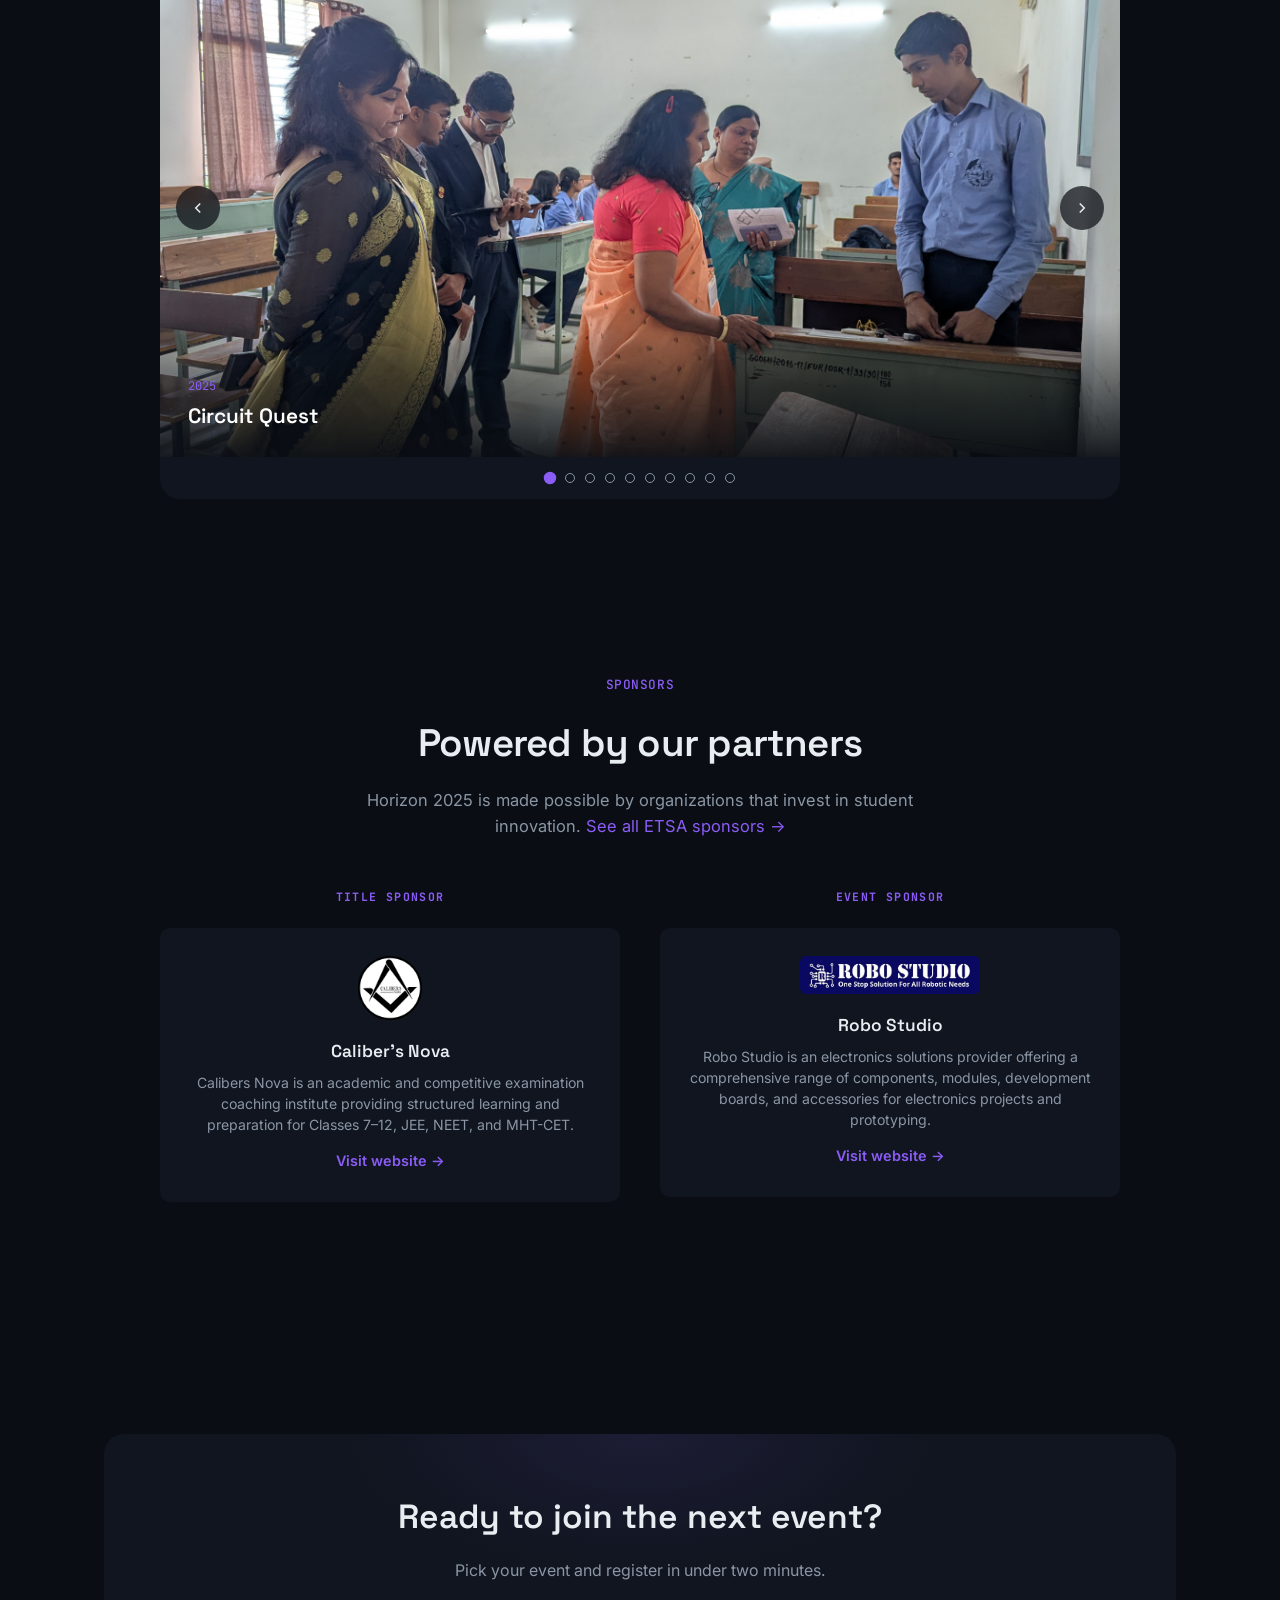
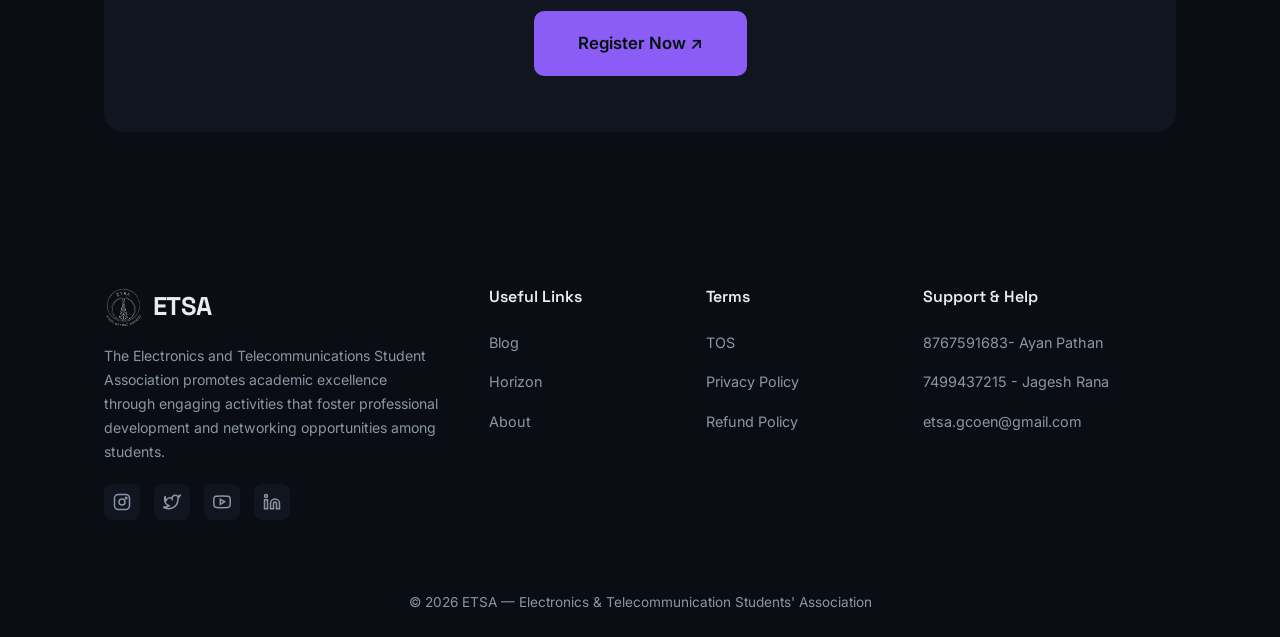
==== commit 5e3bfe31: "index.html" ====
--- a/index.html
+++ b/index.html
@@ -413,7 +413,7 @@
           <a class="sponsor-card title" href="https://share.google/ILih47iPiz2US4111" target="_blank" rel="noopener">
             <img src="sponsers logo/CALIBERS NOVA.png" alt="Caliber's Nova logo" class="sponsor-logo-img">
             <h4>Caliber's Nova</h4>
-            <p>India's fastest-growing chip design house. Title sponsor for Horizon 2025.</p>
+            <p>Calibers Nova is an academic and competitive examination coaching institute providing structured learning and preparation for Classes 7–12, JEE, NEET, and MHT-CET.</p>
             <span class="link">Visit website →</span>
           </a>
         </div>
@@ -423,7 +423,7 @@
             <a class="sponsor-card" href="https://share.google/yvv5bQA3eCC3dDyyL" target="_blank" rel="noopener">
               <img src="sponsers logo/ROBO STUDIO.jpg" alt="Robo Studio logo" class="sponsor-logo-img sponsor-logo-img--wide">
               <h4>Robo Studio</h4>
-              <p>Power electronics &amp; renewable energy solutions for embedded systems.</p>
+              <p>Robo Studio is an electronics solutions provider offering a comprehensive range of components, modules, development boards, and accessories for electronics projects and prototyping.</p>
               <span class="link">Visit website →</span>
             </a>
           </div>
--- a/style.css
+++ b/style.css
@@ -1047,7 +1047,6 @@
 .sponsor-card.title{
   max-width:none;
   width:100%;
-  border-color:var(--signal);
 }
 
 .sponsor-card.title .sponsor-logo{
@@ -1087,7 +1086,7 @@
   line-height:1.5;
 }
 
-.sponsor-card a.link{
+.sponsor-card .link{
   color:var(--signal-deep);
   font-weight:600;
   font-size:0.9rem;
@@ -1096,9 +1095,11 @@
   transition:opacity .2s;
 }
 
-.sponsor-card a.link:hover{
+.sponsor-card:hover .link{
   opacity:0.8;
 }
+
+
 
 .sponsor-cta{
   text-align:center;
@@ -1136,6 +1137,33 @@
   }
 }
 
+/* ===== Sponsor logos  ===== */
+.sponsor-logo-img{
+  display:block;
+  max-width:120px;
+  max-height:64px;
+  width:auto;
+  height:auto;
+  object-fit:contain;
+  margin:0 auto 18px;
+}
+
+/* ROBO STUDIO BANNER STYLE  */
+.sponsor-logo-img--wide{
+  max-width:180px;
+  max-height:56px;
+  border-radius:6px;   /* banner*/
+}
+
+/* hover */
+.sponsor-card{
+  text-decoration:none;
+  display:block;
+}
+
+.sponsor-card:hover .link{
+  opacity:0.8;
+}
 
 /* =========================================================
    HORIZON EVENT PAGE
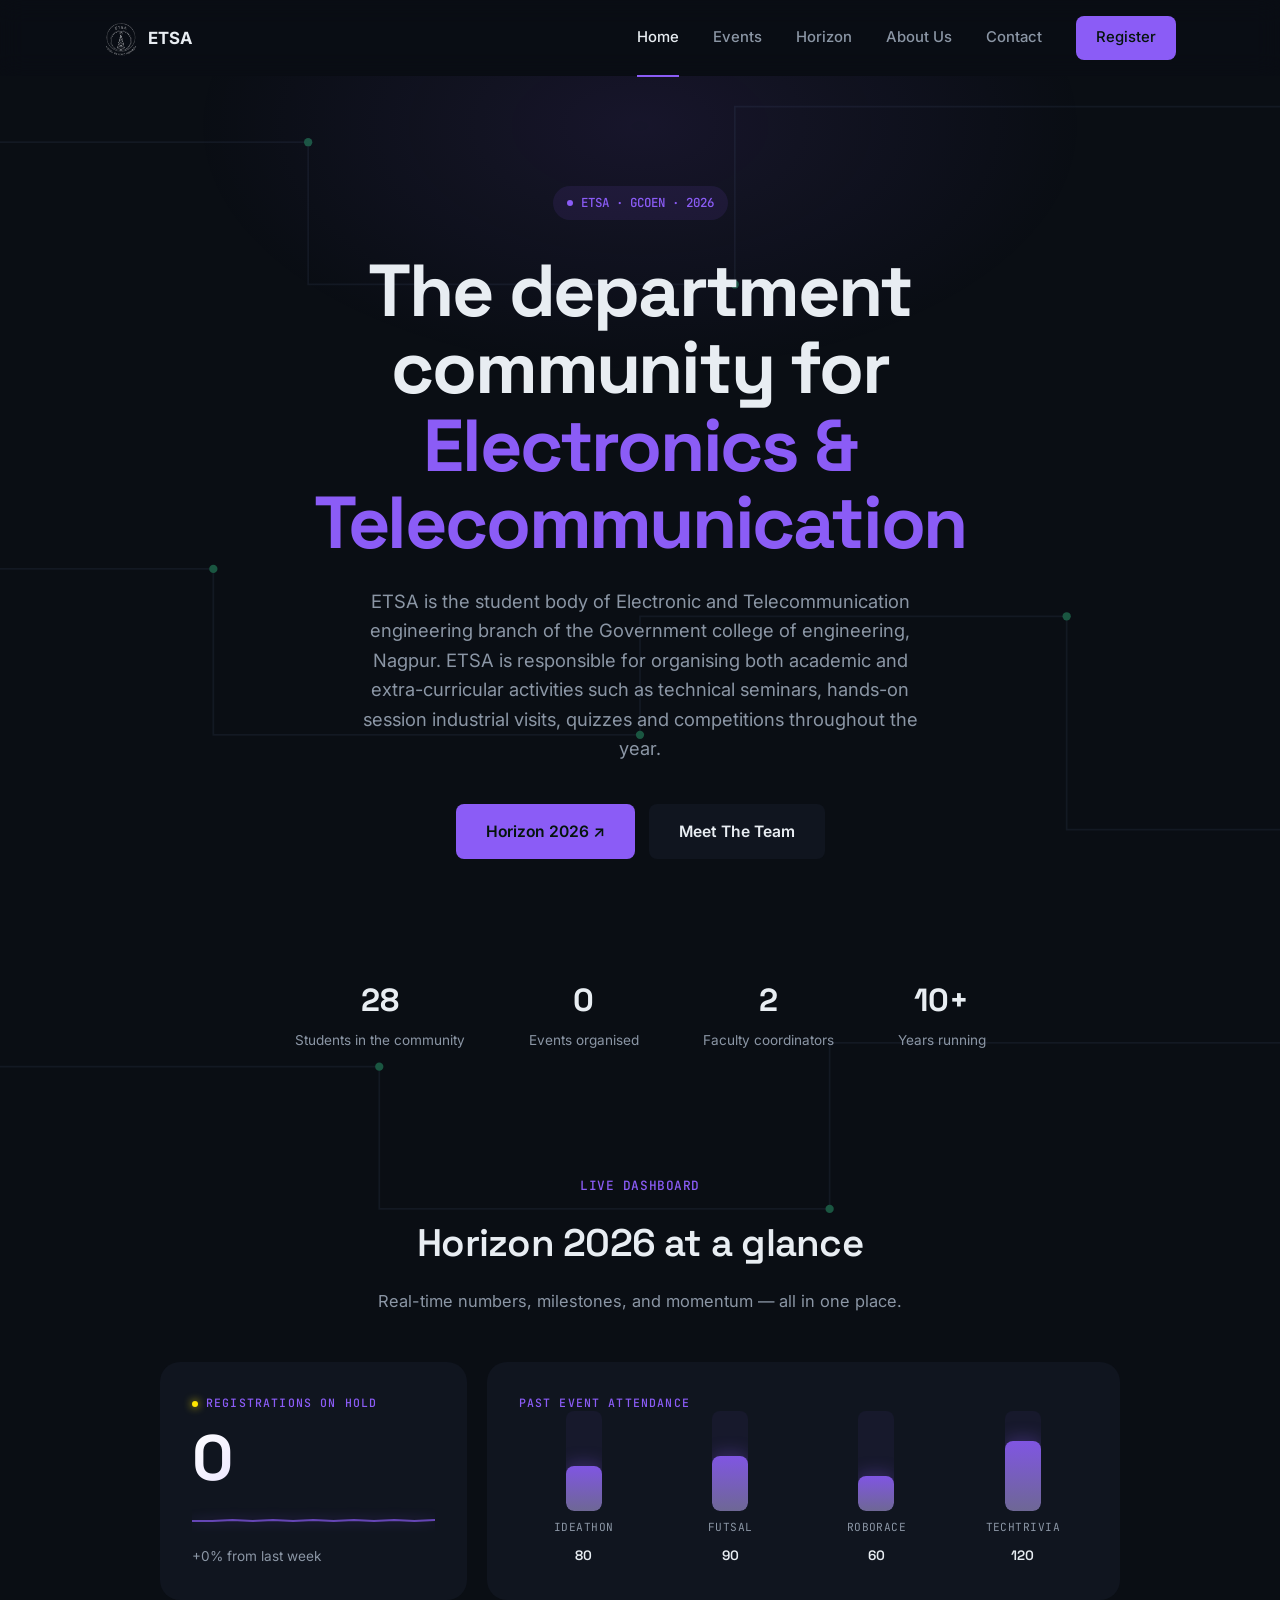
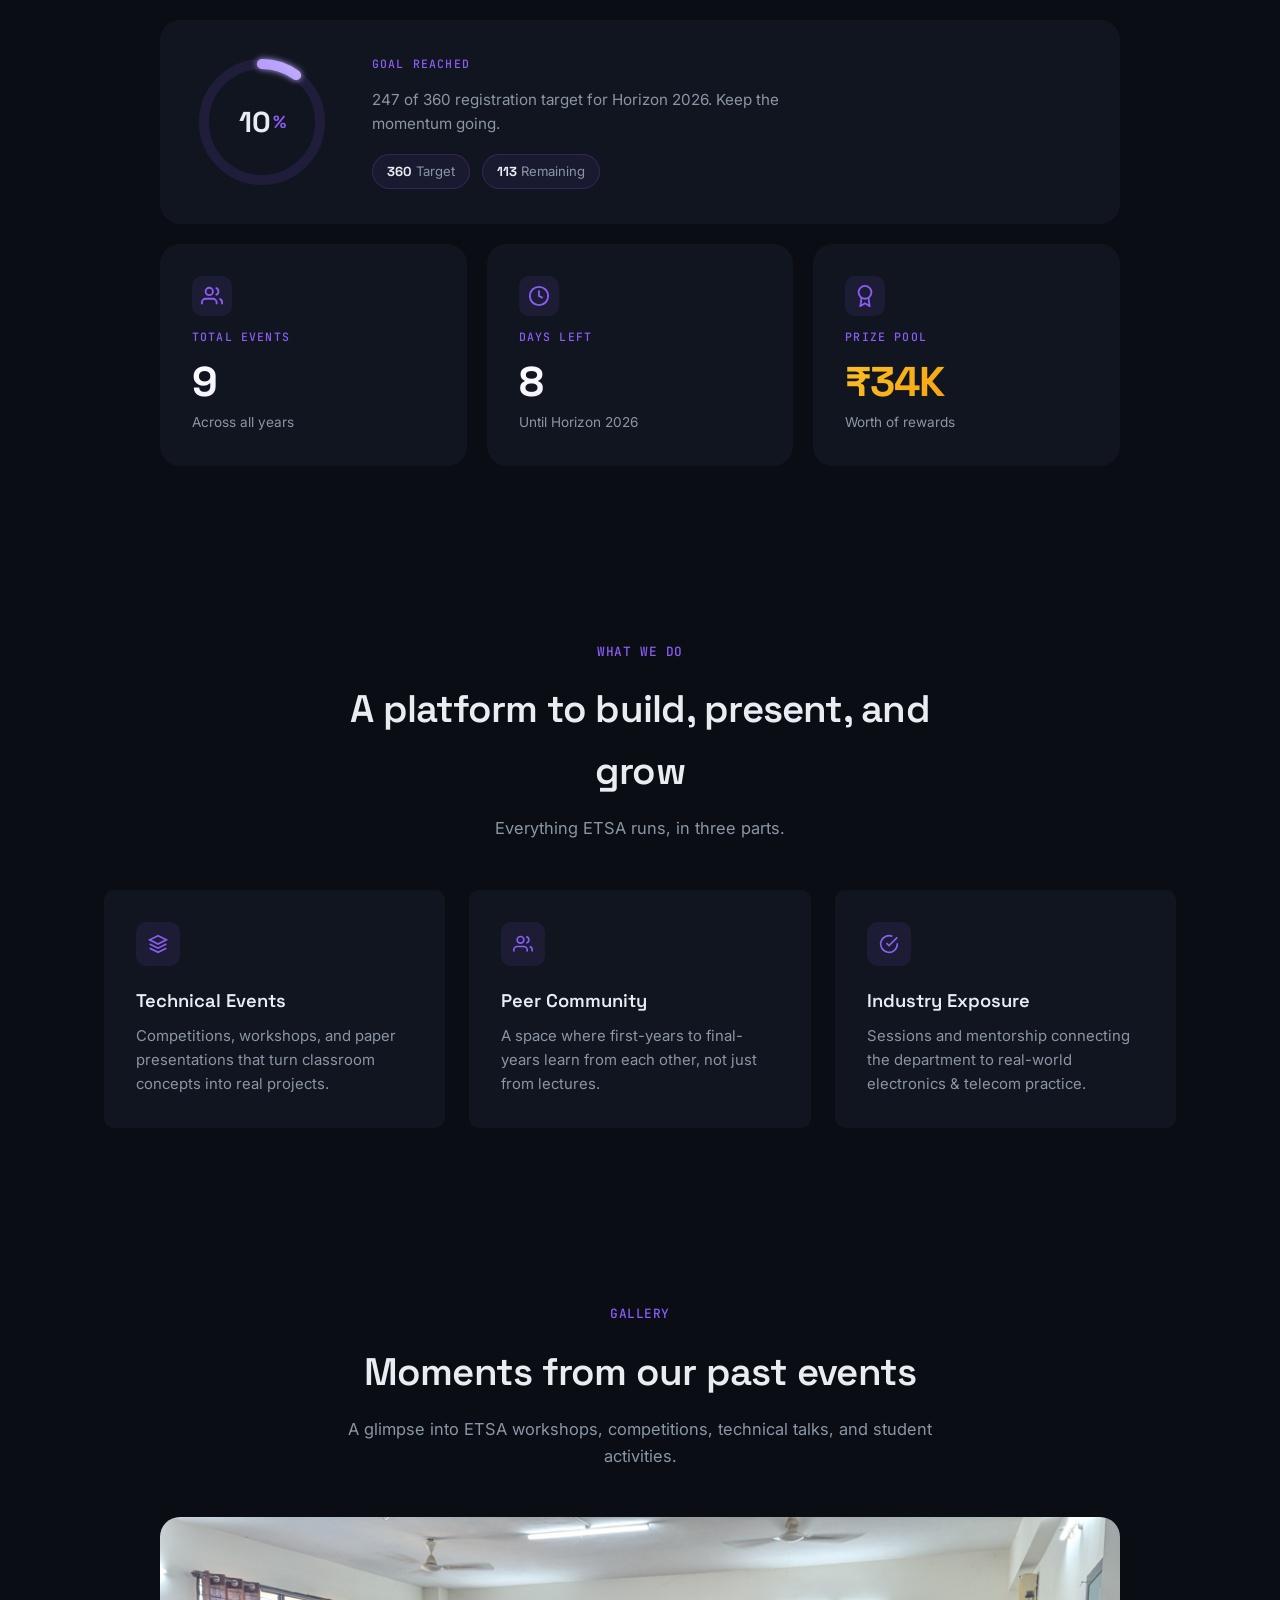
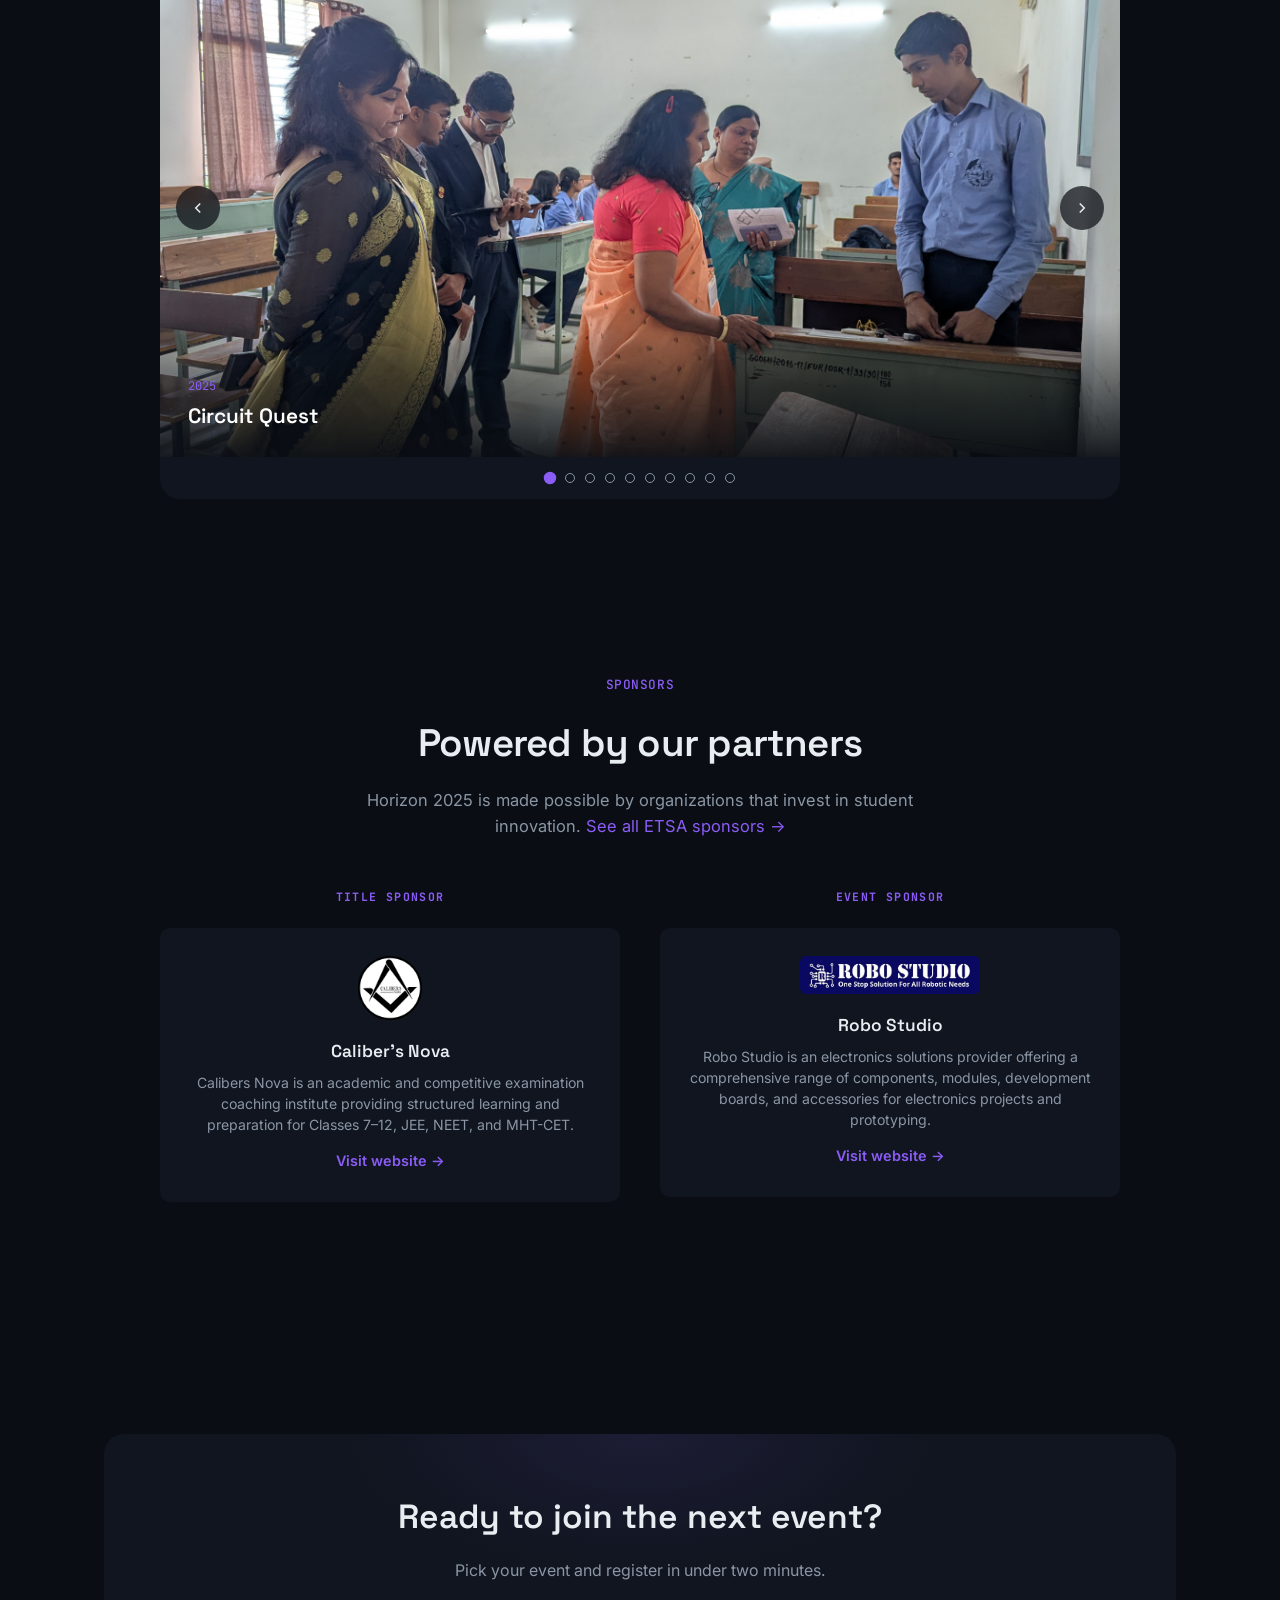
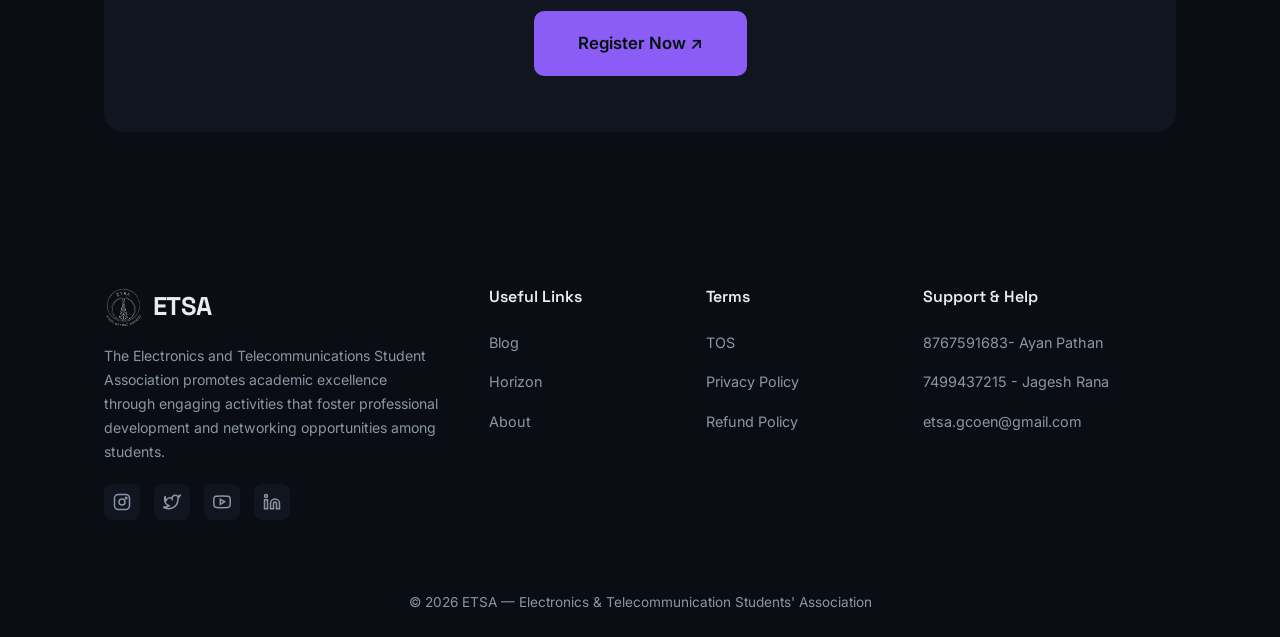
==== commit 057a1af4: "index.html" ====
--- a/index.html
+++ b/index.html
@@ -194,7 +194,7 @@
             </svg>
           </div>
           <span class="tile-label mono">TOTAL EVENTS </span>
-          <div class="tile-number small" data-target="12">0</div>
+          <div class="tile-number small" data-target="10">0</div>
           <p class="tile-caption">Across all years</p>
         </div>
       </div>
@@ -208,7 +208,7 @@
             </svg>
           </div>
           <span class="tile-label mono">Days Left</span>
-          <div class="tile-number small" data-target="20">0</div>
+          <div class="tile-number small" data-target="8">0</div>
           <p class="tile-caption">Until Horizon 2026</p>
         </div>
       </div>
@@ -222,7 +222,7 @@
             </svg>
           </div>
           <span class="tile-label mono">Prize Pool</span>
-          <div class="tile-number small prize-text" data-target="30" data-prefix="₹" data-suffix="K">₹0K</div>
+          <div class="tile-number small prize-text" data-target="36" data-prefix="₹" data-suffix="K">₹0K</div>
           <p class="tile-caption">Worth of rewards</p>
         </div>
       </div>
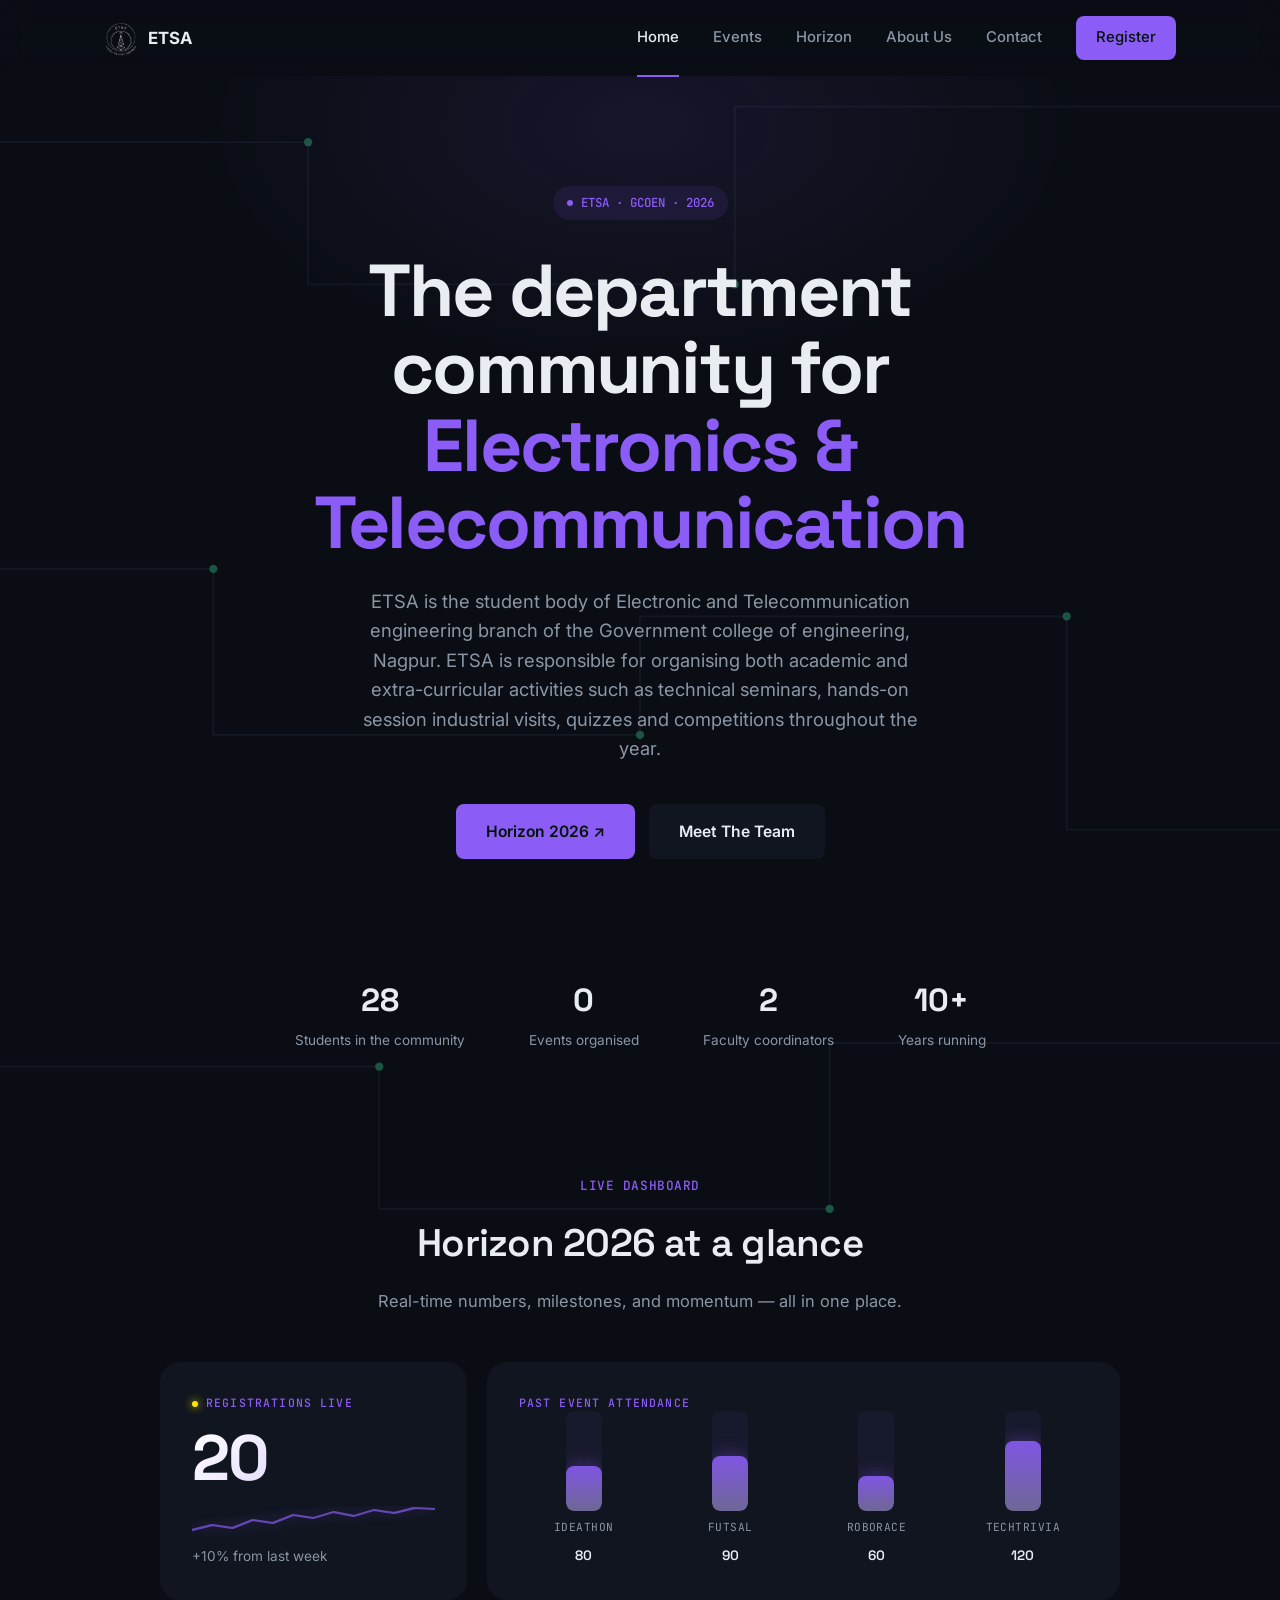
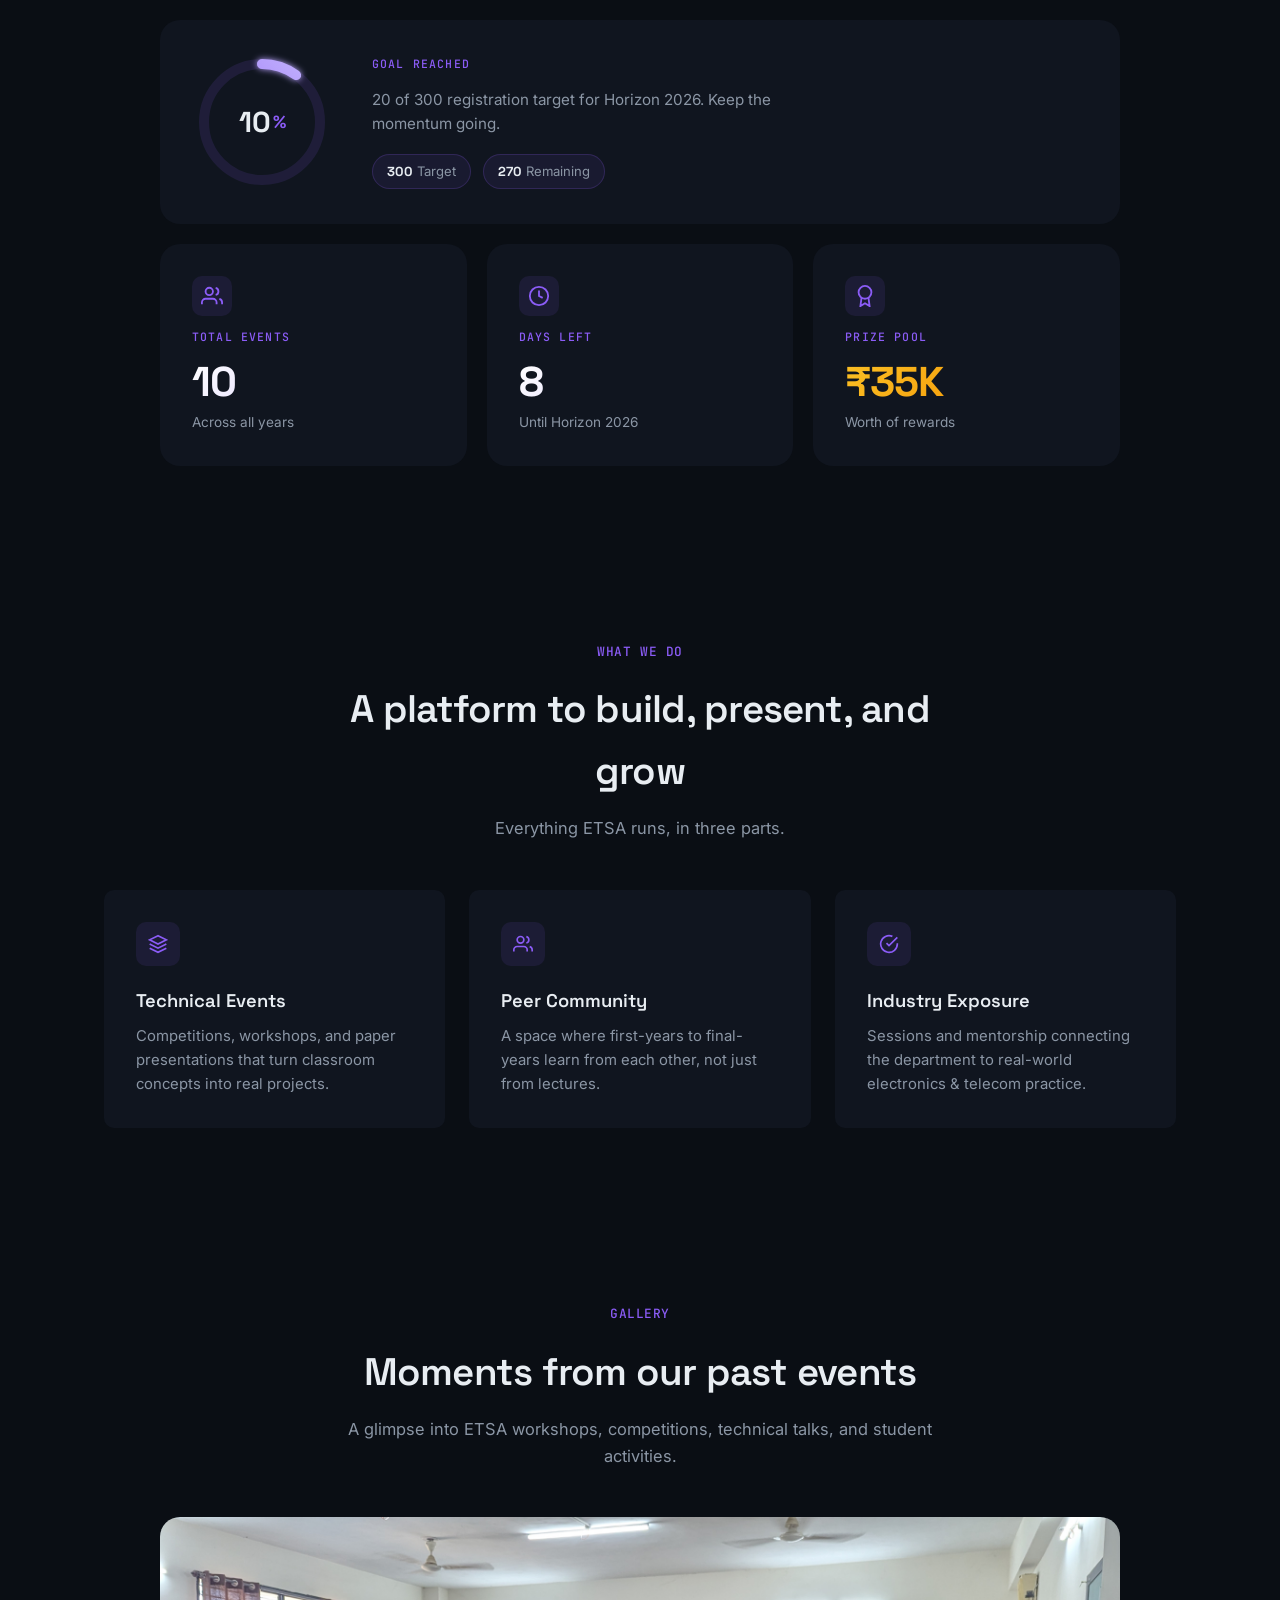
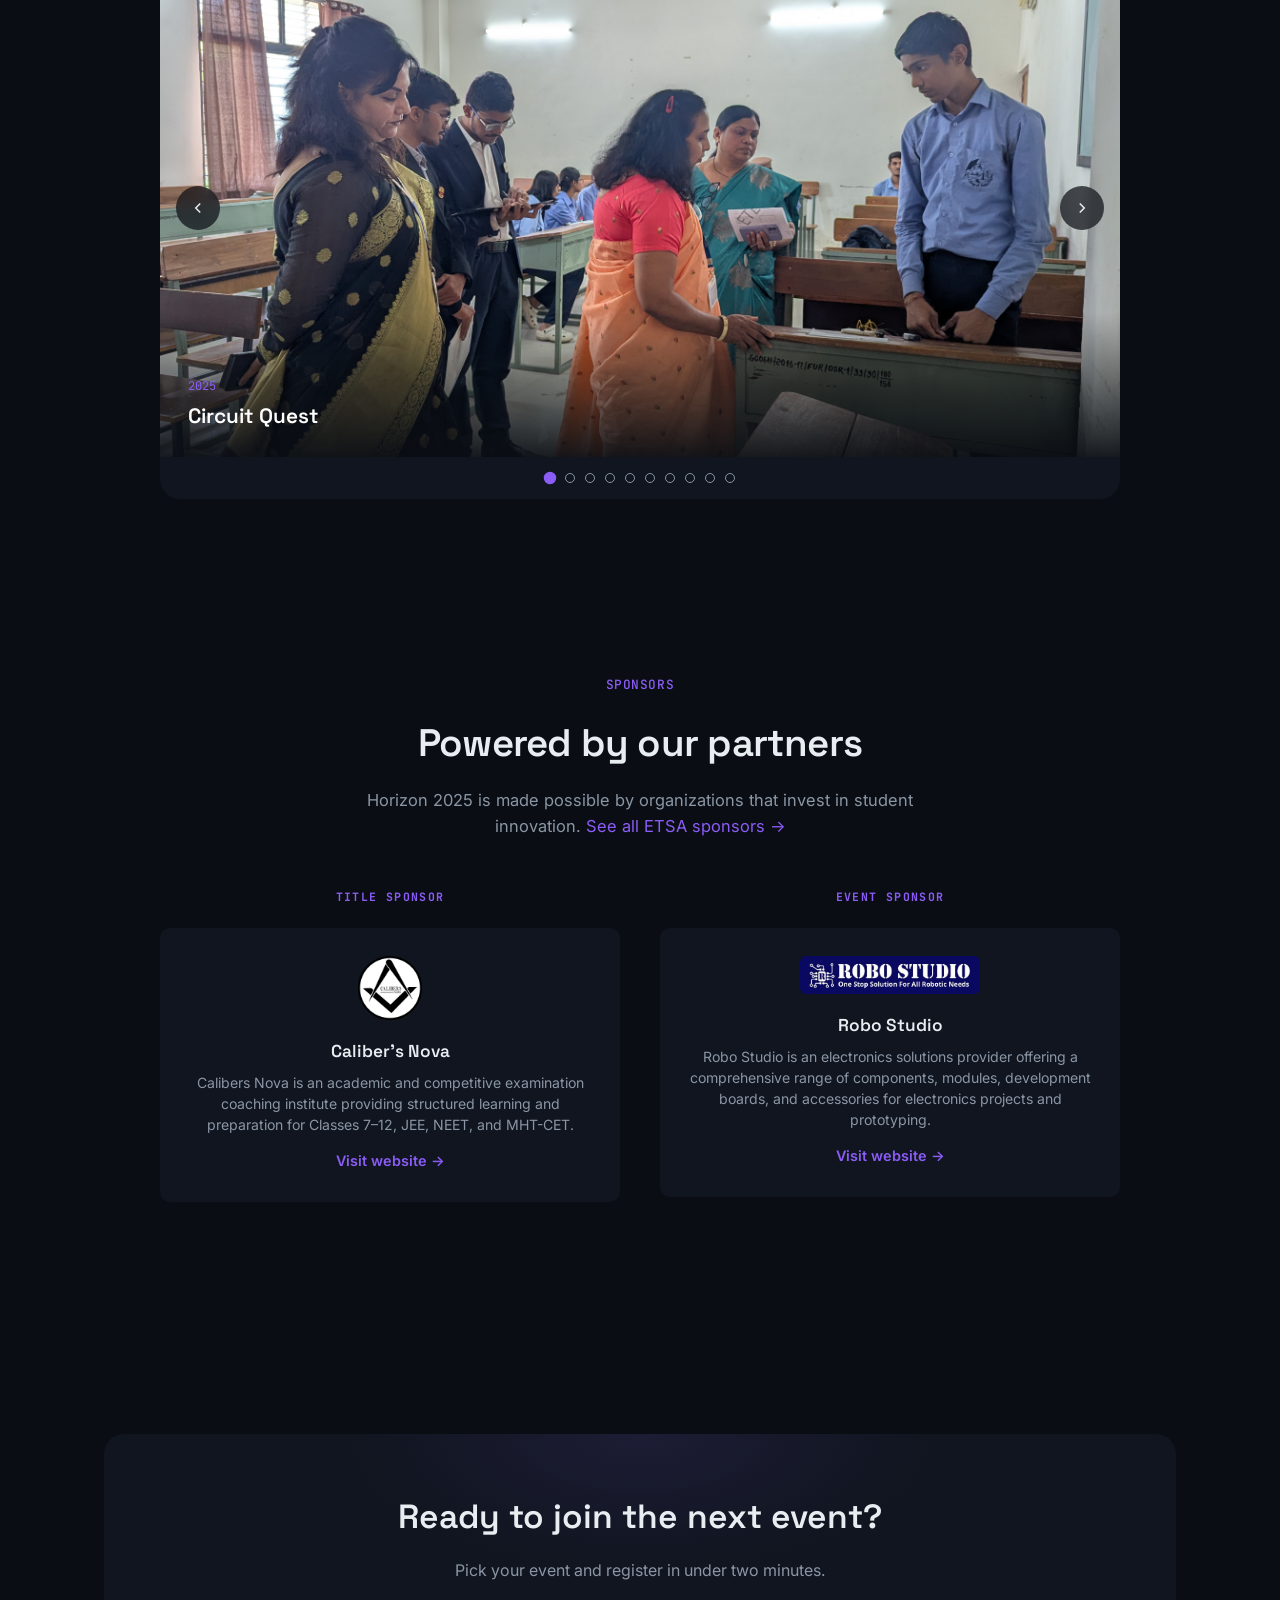
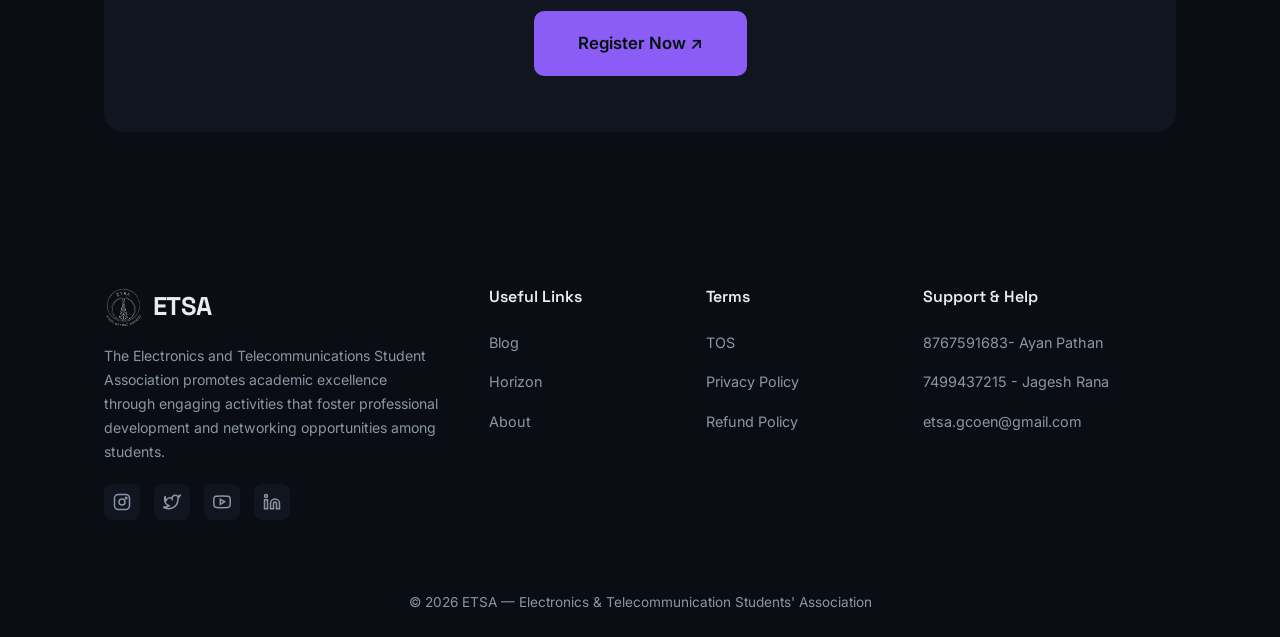
==== commit 961ca368: "index.html" ====
--- a/index.html
+++ b/index.html
@@ -105,16 +105,16 @@
       <div class="bento-tile bento-tile-large" id="tile-registrations">
         <div class="tile-glow"></div>
         <div class="tile-content">
-          <span class="tile-label mono">Registrations on hold</span>
-          <div class="tile-number" data-target="0"></div>
+          <span class="tile-label mono">Registrations Live</span>
+          <div class="tile-number" data-target="20"></div>
           <div class="tile-sparkline">
             <svg viewBox="0 0 120 30" preserveAspectRatio="none">
-              <polyline points="0,15 10,15 20,14 30,15 40,14 50,15 60,14 70,15 80,14 90,15 100,14 110,15 120,14" 
+              <polyline points="0,24 10,19 20,22 30,14 40,17 50,9 60,12 70,6 80,10 90,4 100,7 110,2 120,3" 
                 fill="none" stroke="var(--signal)" stroke-width="2" stroke-linecap="round" stroke-linejoin="round"
                 style="filter: drop-shadow(0 0 6px rgba(139,92,246,0.6));"/>
             </svg>
           </div>
-          <p class="tile-caption">+0% from last week</p>
+          <p class="tile-caption">+10% from last week</p>
         </div>
       </div>
 
@@ -174,10 +174,10 @@
           </div>
           <div class="progress-info">
             <span class="tile-label mono">Goal Reached</span>
-            <p class="progress-desc">247 of 360 registration target for Horizon 2026. Keep the momentum going.</p>
+            <p class="progress-desc">20 of 300 registration target for Horizon 2026. Keep the momentum going.</p>
             <div class="progress-meta">
-              <span class="meta-pill"><strong>360</strong> Target</span>
-              <span class="meta-pill"><strong>113</strong> Remaining</span>
+              <span class="meta-pill"><strong>300</strong> Target</span>
+              <span class="meta-pill"><strong>270</strong> Remaining</span>
             </div>
           </div>
         </div>
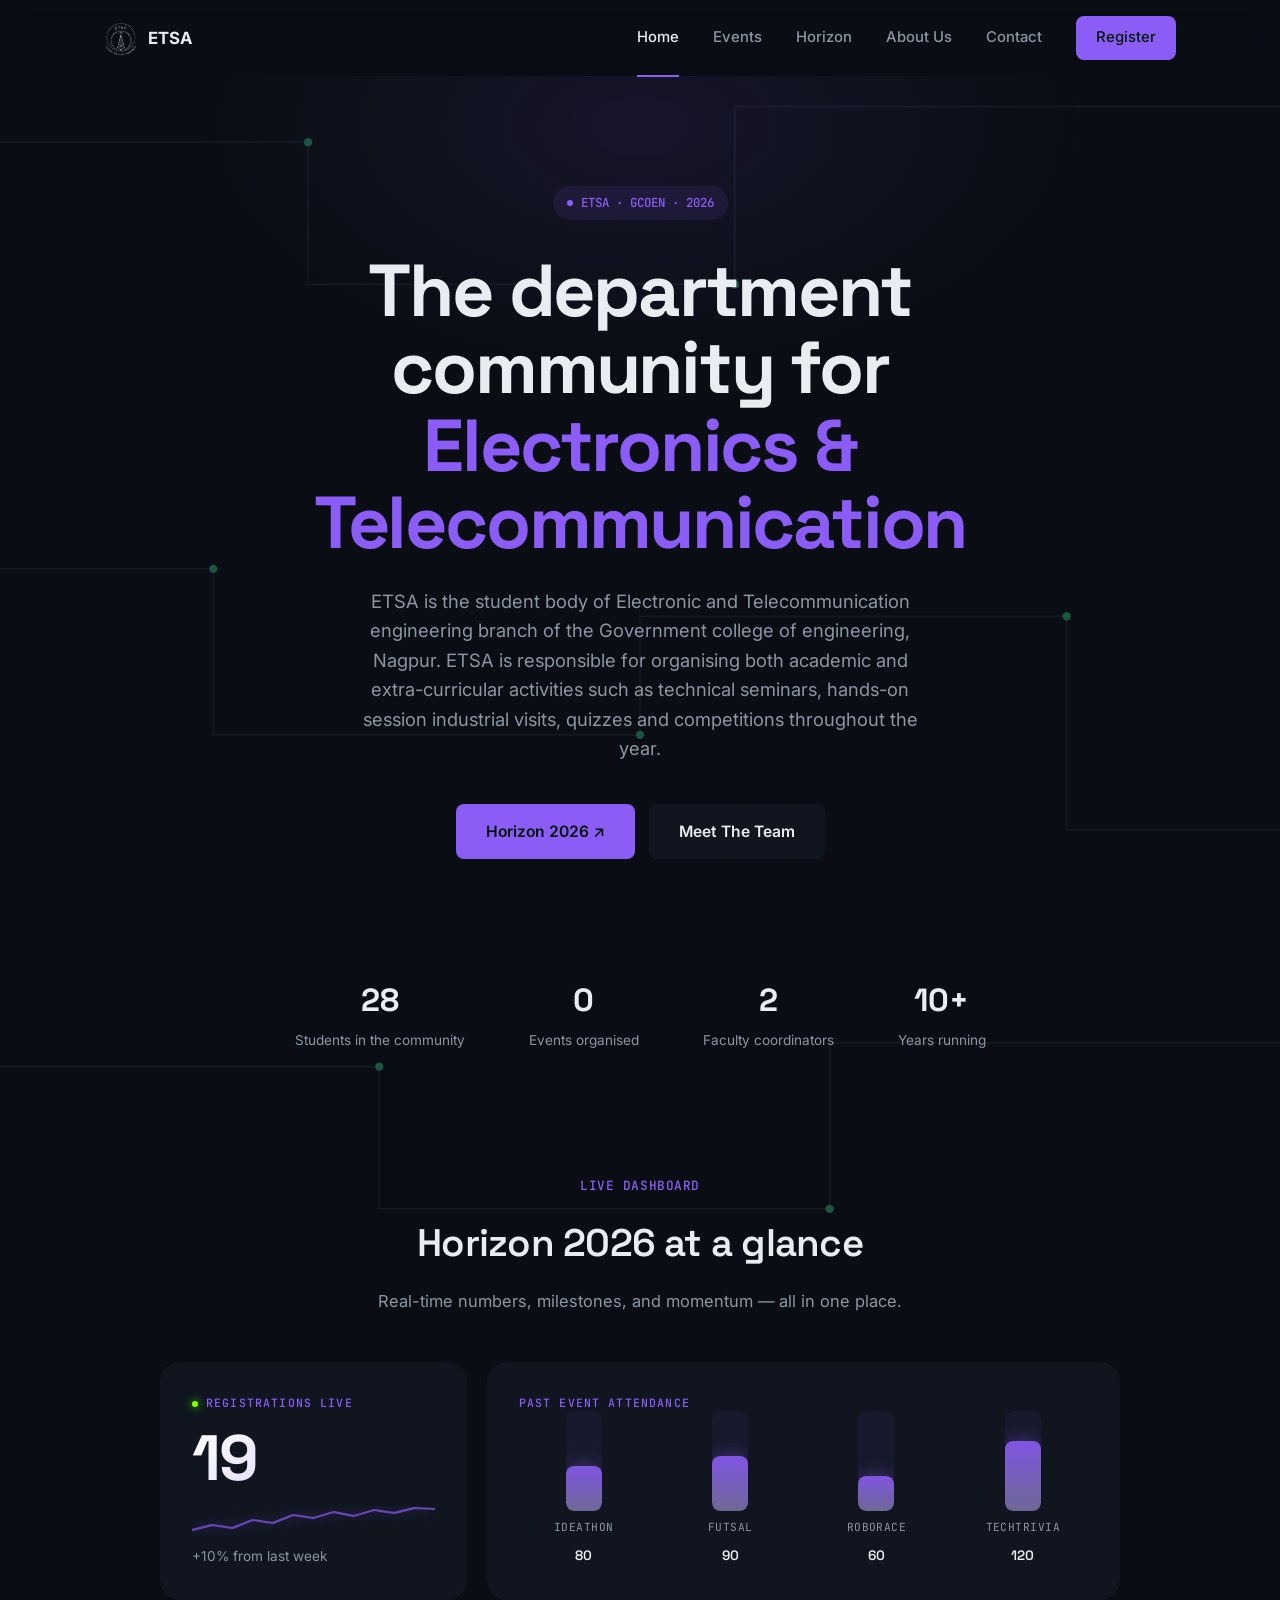
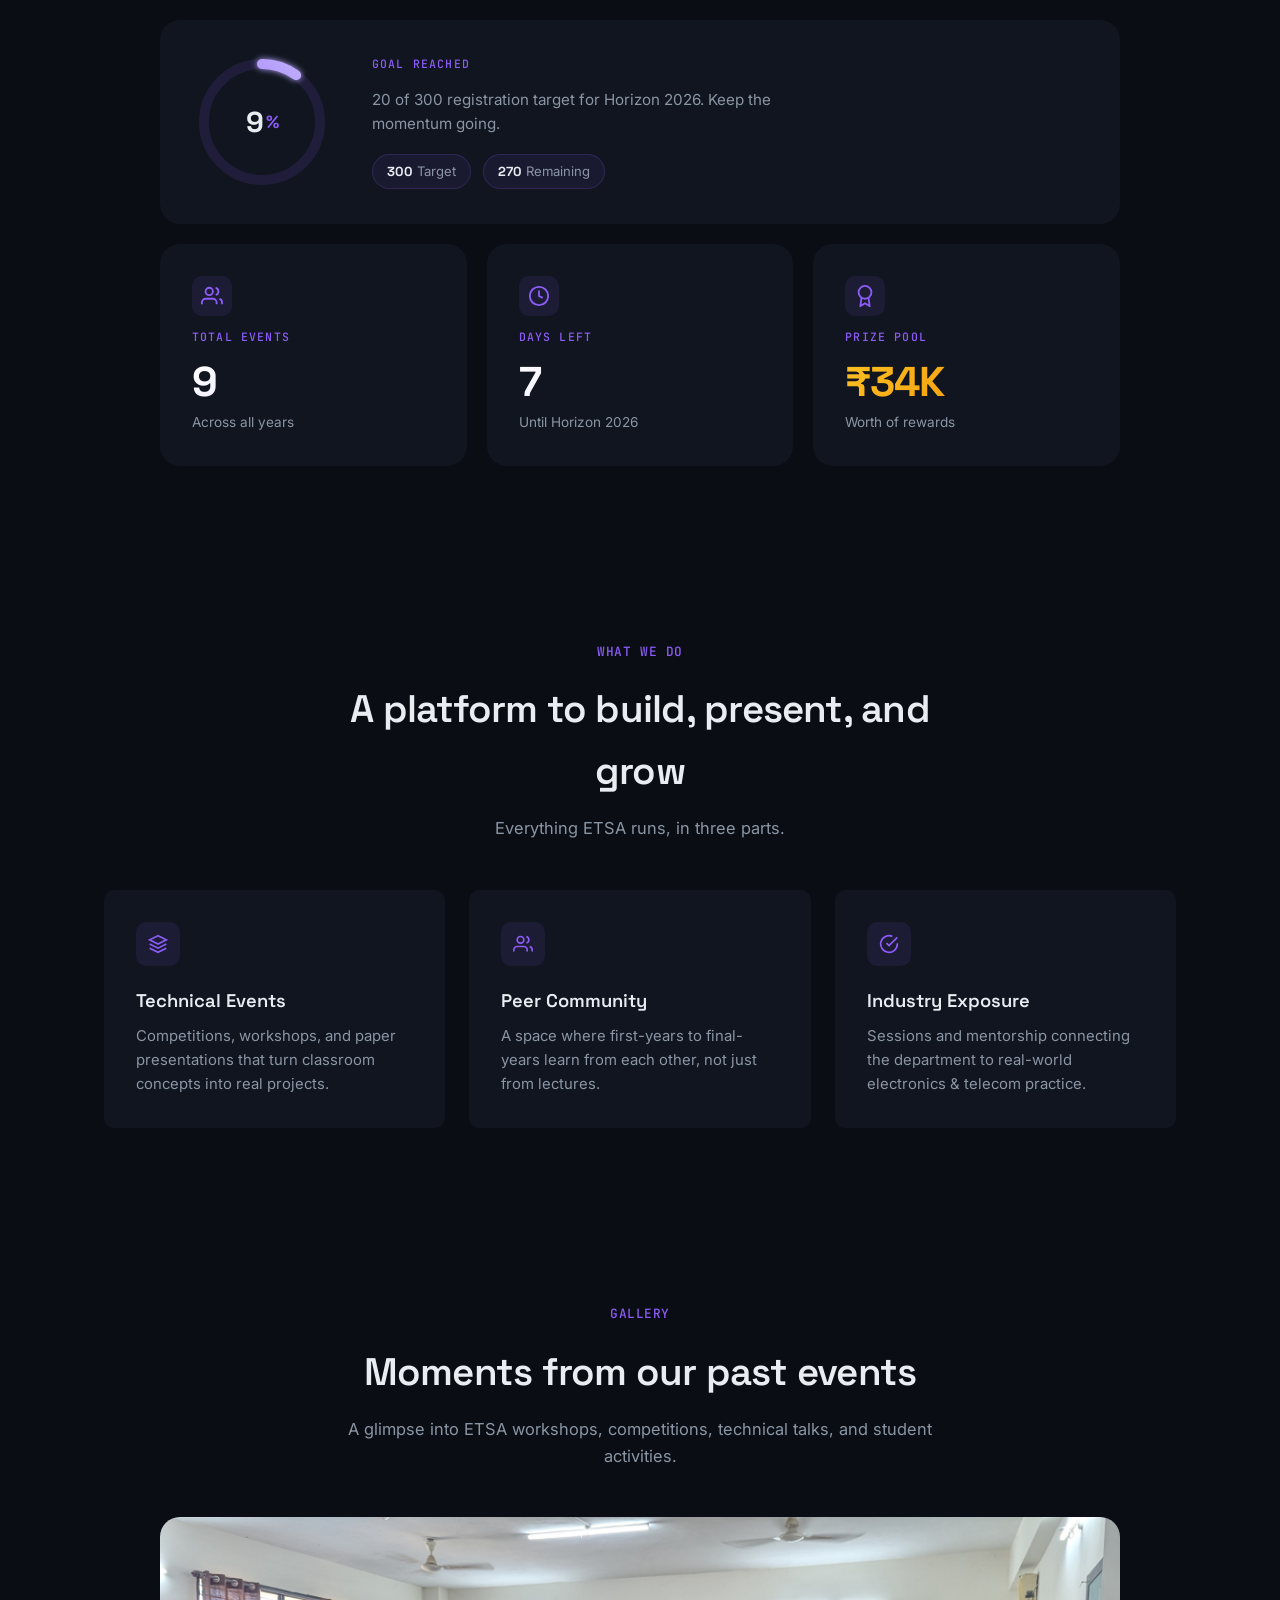
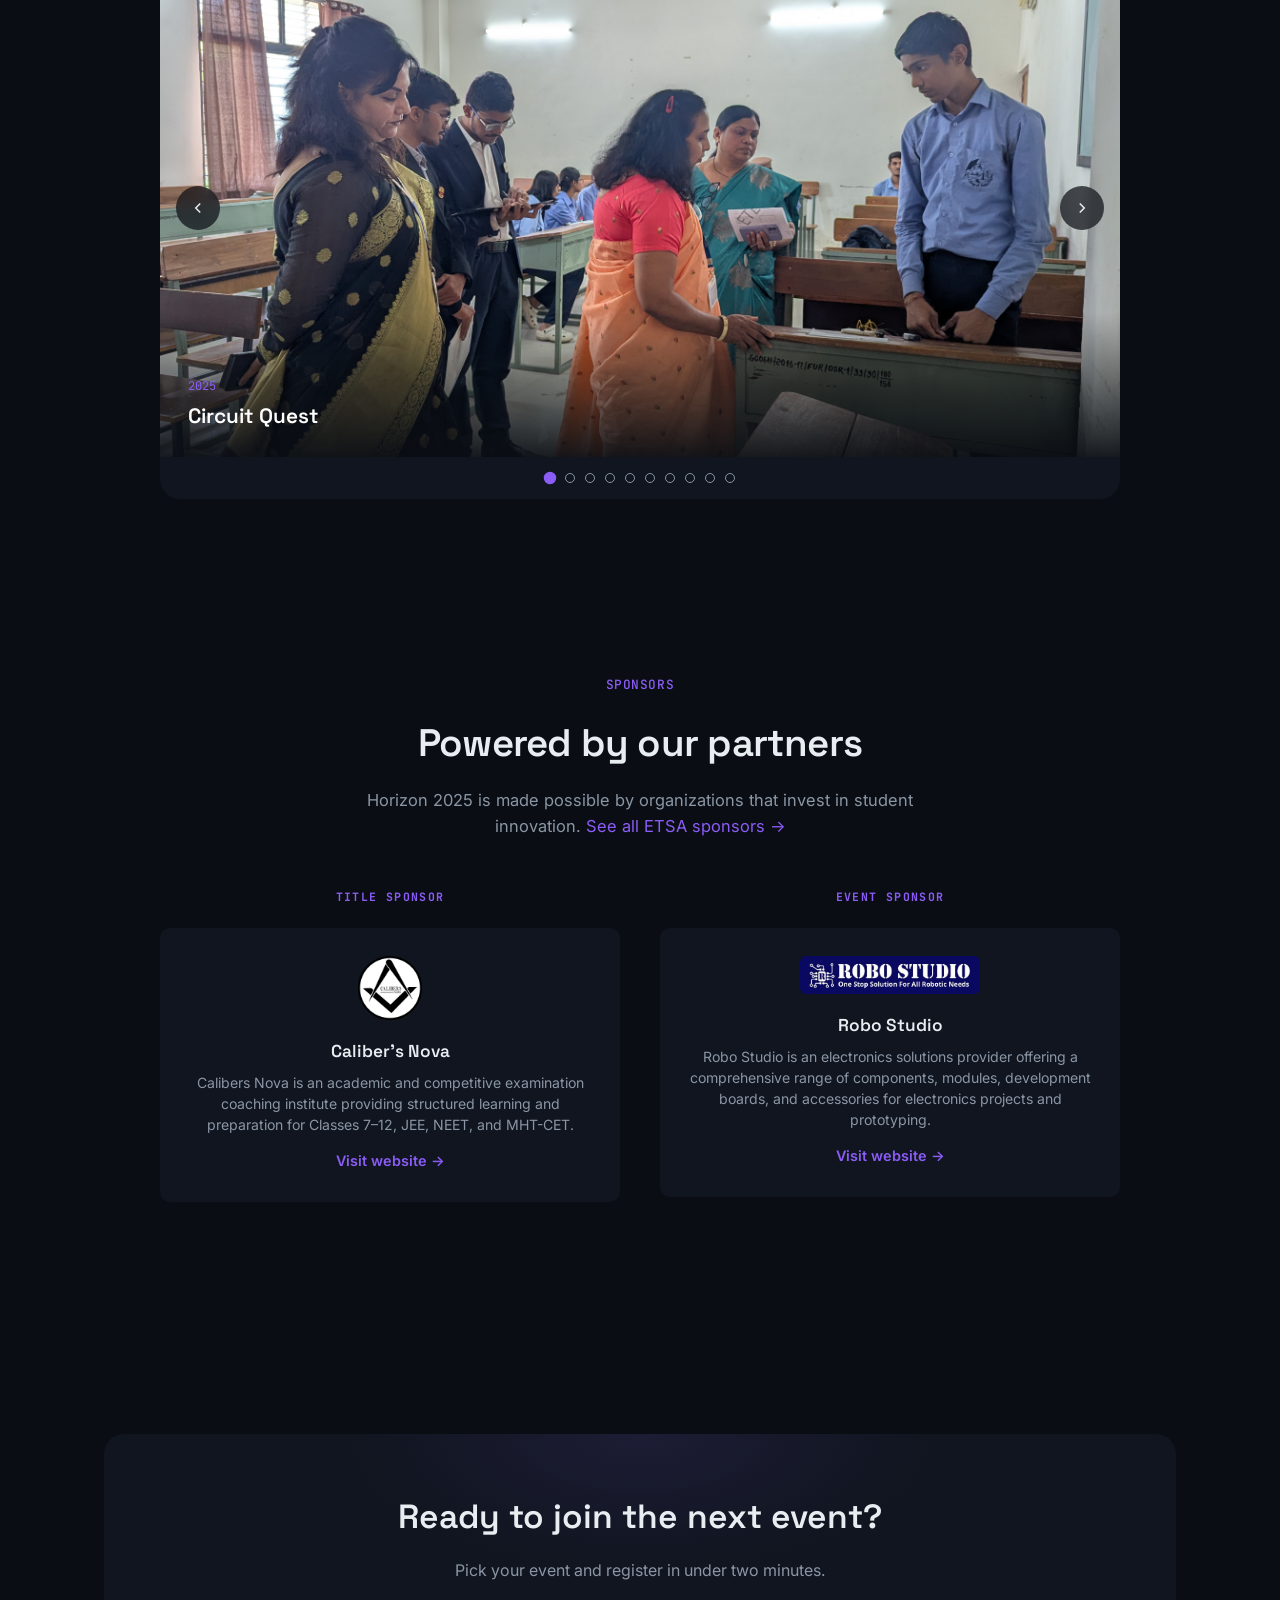
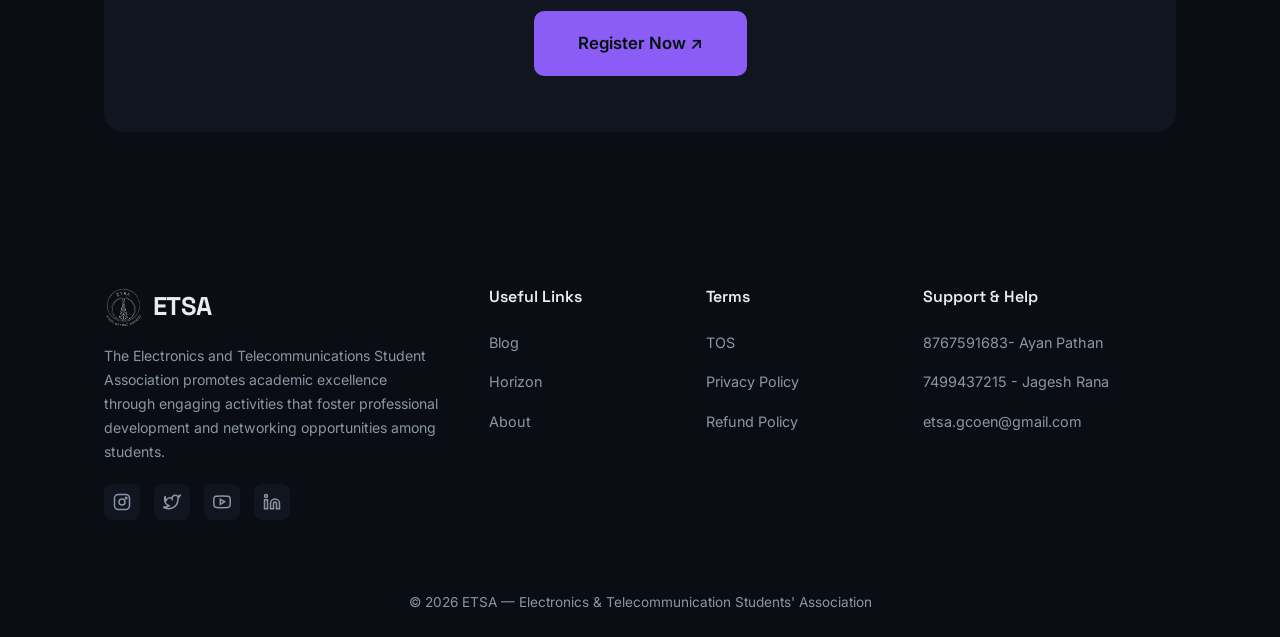
==== commit e70bd454: "index.html" ====
--- a/index.html
+++ b/index.html
@@ -208,7 +208,7 @@
             </svg>
           </div>
           <span class="tile-label mono">Days Left</span>
-          <div class="tile-number small" data-target="8">0</div>
+          <div class="tile-number small" data-target="8" data-countdown-to="2026-10-04">0</div>
           <p class="tile-caption">Until Horizon 2026</p>
         </div>
       </div>
@@ -290,6 +290,34 @@
   }, { threshold: 0.2 });
 
   document.querySelectorAll('.bento-tile').forEach(tile => observer.observe(tile));
+})();
+</script>
+
+<!--DAYS LEFT SCRIPT FOR AUTOMATIC COUNTDOWN-->
+  <script>
+(function () {
+  var el = document.querySelector('[data-countdown-to]');
+  if (!el) return;
+
+  var targetDate = new Date(el.dataset.countdownTo + 'T00:00:00');
+
+  function updateCountdown() {
+    var today = new Date();
+    today.setHours(0, 0, 0, 0);
+
+    var msPerDay = 1000 * 60 * 60 * 24;
+    var daysLeft = Math.ceil((targetDate - today) / msPerDay);
+
+    if (daysLeft < 0) {
+      daysLeft = 0;
+    }
+
+    el.textContent = daysLeft;
+  }
+
+  updateCountdown();
+
+  setInterval(updateCountdown, 1000 * 60 * 60);
 })();
 </script>
 
--- a/style.css
+++ b/style.css
@@ -2184,11 +2184,11 @@
   width:6px;
   height:6px;
   border-radius:50%;
-  background:#ffe600;
+  background:#88ff00;
   margin-right:8px;
   vertical-align:middle;
   animation:pulse 2s infinite;
-  box-shadow:0 0 8px #ffe600;
+  box-shadow:0 0 8px #33ff00;
 }
 
 /* Responsive */
